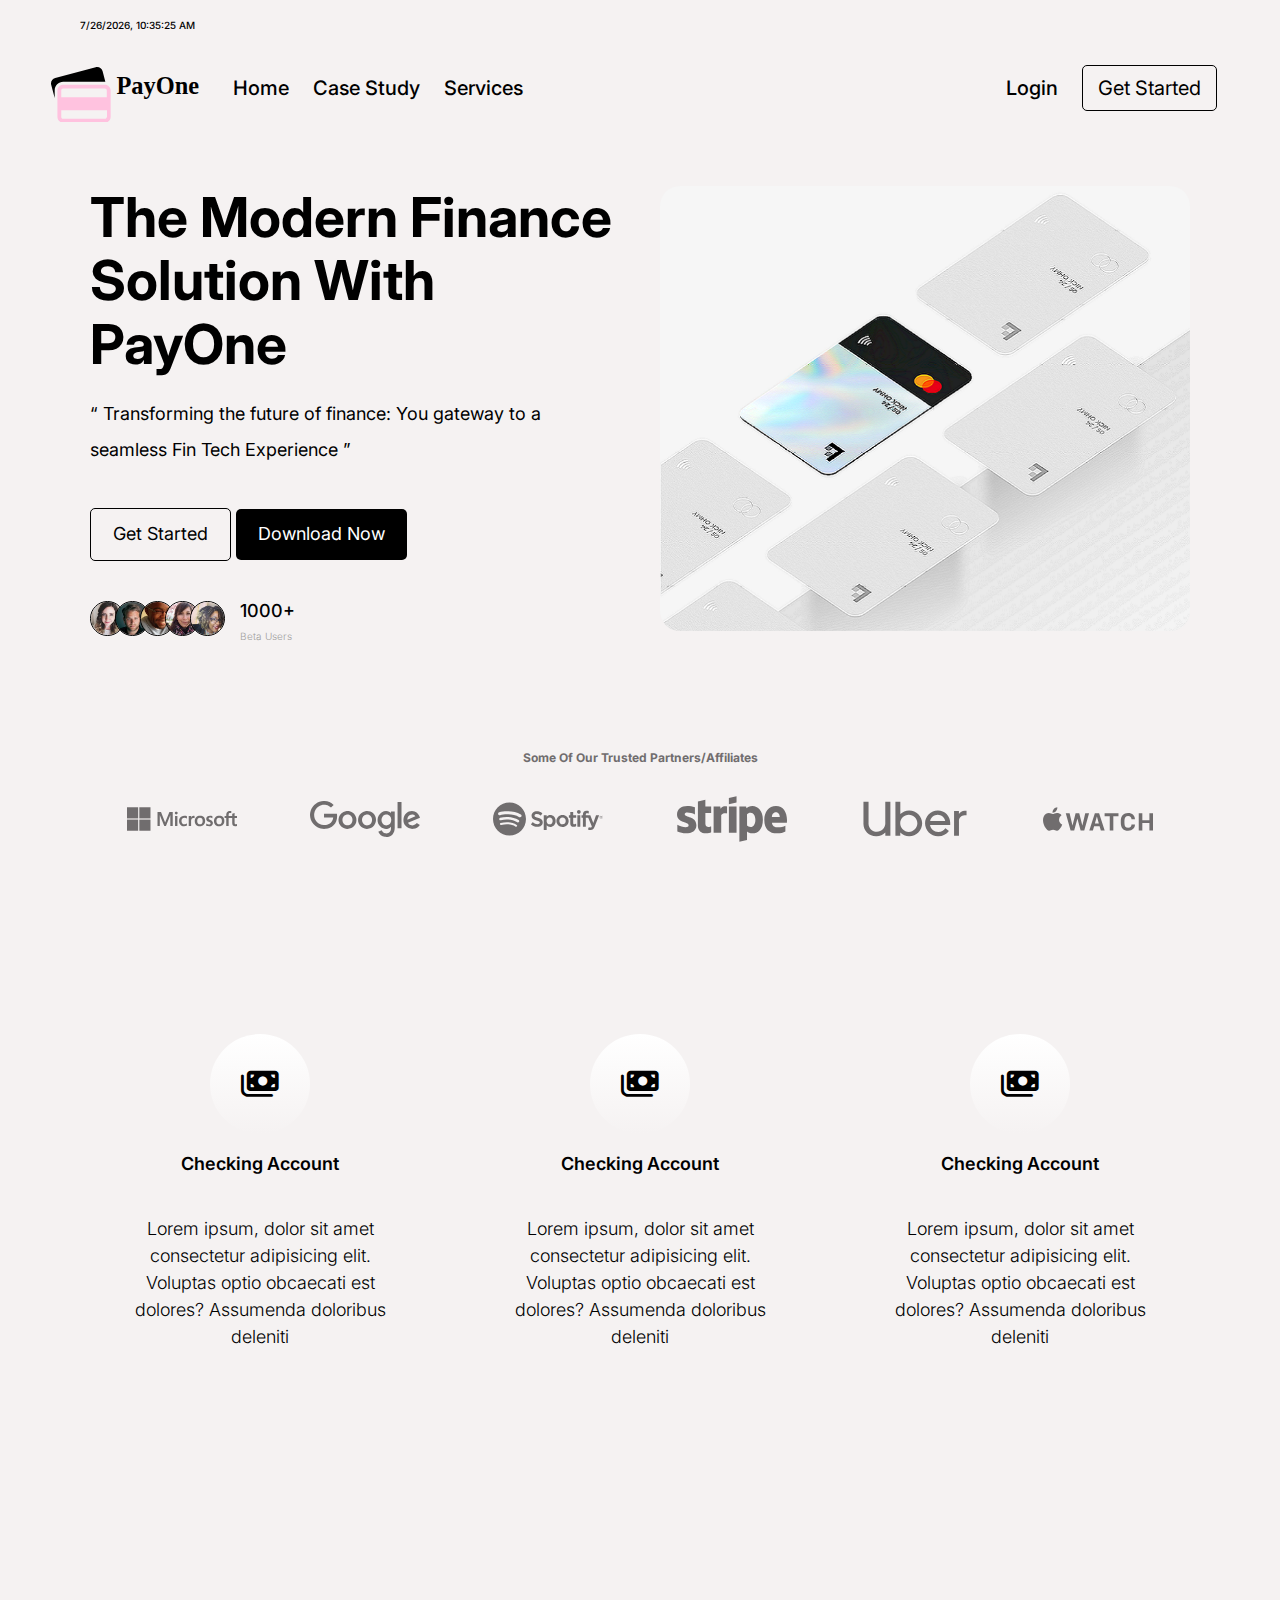
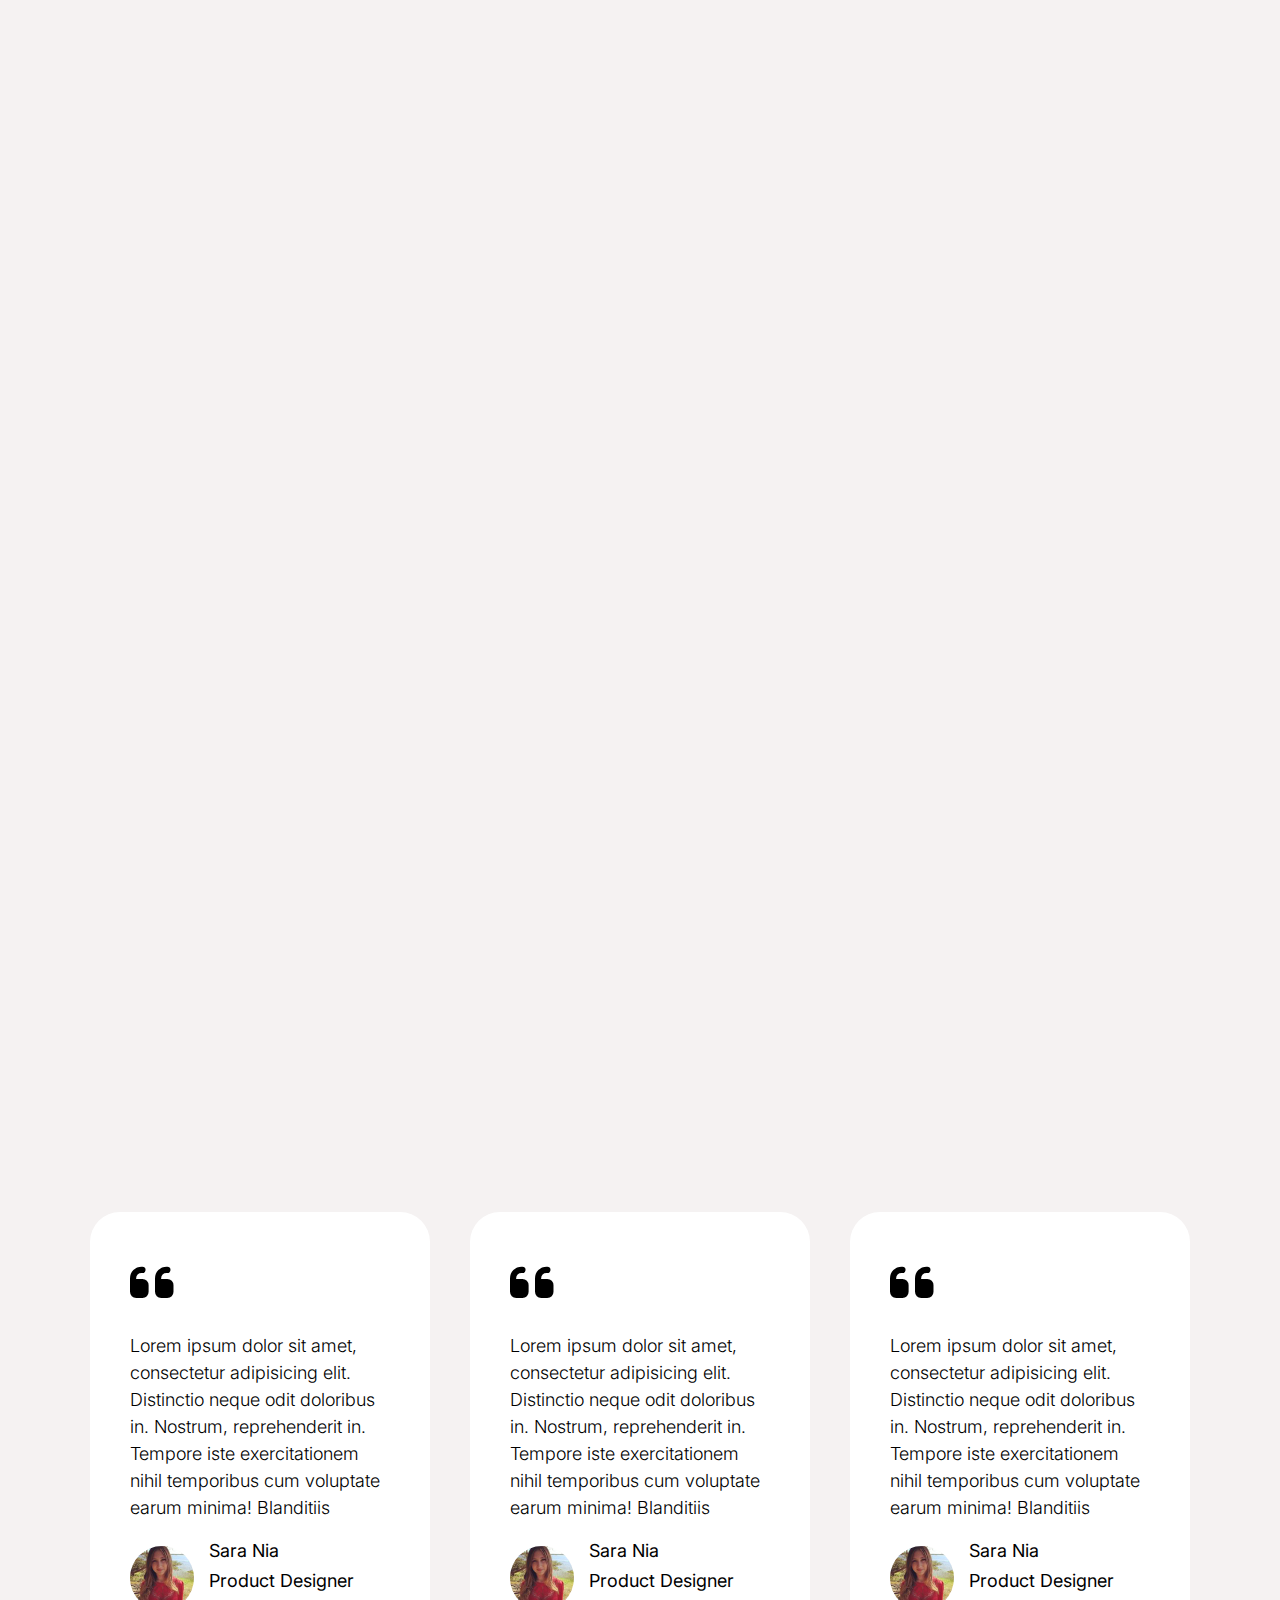
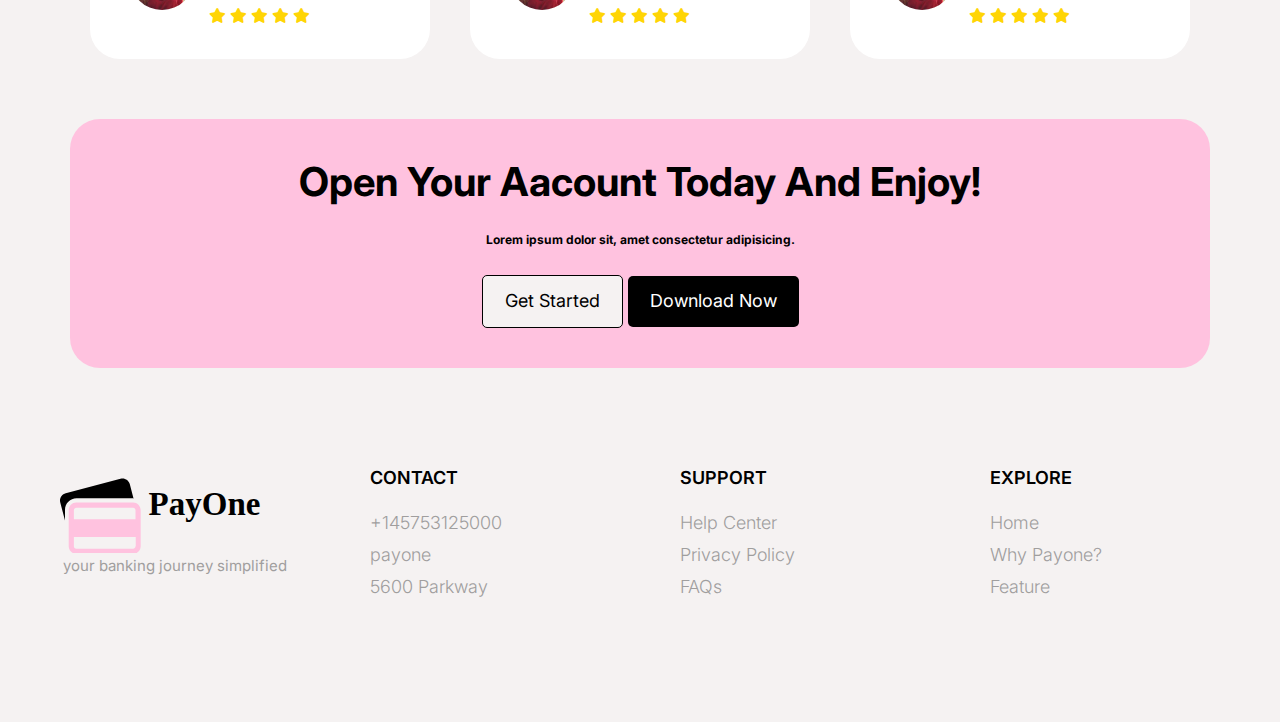
==== index.html @ ec72a131 "submit login-form" ====
<!DOCTYPE html>
<html lang="en">
  <head>
    <meta charset="UTF-8" />
    <meta name="viewport" content="width=device-width, initial-scale=1.0" />
    <title>PayOne</title>
    <link rel="preconnect" href="https://fonts.googleapis.com" />
    <link rel="preconnect" href="https://fonts.gstatic.com" crossorigin />
    <link
      href="https://fonts.googleapis.com/css2?family=Inter:wght@400;600;700&family=Kablammo&family=Open+Sans:wght@600&family=Poppins:wght@300;900&display=swap"
      rel="stylesheet"
    />
    <link rel="stylesheet" href="css/normalize.css" />
    <link rel="stylesheet" href="css/styles.css" />
    <link rel="stylesheet" href="/assets/fontawesome/css/fontawesome.css" />
    <link rel="stylesheet" href="/assets/fontawesome/css/solid.css" />
    <link rel="stylesheet" href="/assets/fontawesome/css/brands.css" />
    <link href="https://unpkg.com/aos@2.3.1/dist/aos.css" rel="stylesheet">

  </head>
  <body>
    <header>
      <div class=" container">
        <p class="date" id="date"></p>
      </div>
      <nav class="nav">
        <div class="nav__left">
          <a class="nav__brand" href=""><img src="/assets/svg/logo.svg" /></a>
        </div>
        <div class="nav__center">
          <ul class="nav__list">
            <li class="nav__item"><a href="#">Home</a></li>
            <li class="nav__item"><a href="#">Case Study</a></li>
            <li class="nav__item"><a href="#">Services</a></li>
          </ul>
        </div>
        <div class="nav__right">
          <ul class="nav__list">
            <li class="nav__item"><a id="loginEntryBtn"  href="#">Login</a></li>
            <li class="nav__item">
              <a href="#" class="btn btn--secondary btn--small">Get Started</a>
            </li>
          </ul>
        </div>
      </nav>
      <div class="alert success"  id="alertSuccess">
        <span class="closebtn">&times;</span>  
        <strong>Success!</strong> Indicates a successful or positive action.
      </div>
      <div id="loginModal" class="modal">
<div class="modalContent ">
  <span class="close">&times;</span>
    <div id="cardLogin">
      <h3 class="login-heading">Login Form</h3>

      <form class="loginForm" action="">
        <label for="userName">Username:</label>
        <input type="text" id="userName" placeholder="Username" autofocus>

        <label for="password">Password:</label>
        <input type="password" id="password" placeholder="password" autofocus>

        <button class="btnLogin" type="submit" id="submit">Login</button>
        <div class="switch">Don't have an account?
           <a href="#" onclick="switchCard()">Register here</a></div>
          </form>
</div>
<div id="cardRegister" style="display: none;">
          <h3 class="register-heading">Register Form</h3>
<form class="registerForm">
            <label for="fullname">Full Name</label>
            <input type="text" id="fullname" placeholder="Enter your full name">
      
            <label for="email">Email</label>
            <input type="email" id="email" placeholder="Enter your email">
      
            <label for="new-password">New Password</label>
            <input type="password" id="new-password" placeholder="Enter your new password">
      
            <button class="btnRegister" type="submit">Register</button>
          </form>
          <div class="switch">Already have an account? <a href="#" onclick="switchCard()">Login here</a></div>
        </div>
      </div>
      
  </div>
</div>
      </div>
    </header>

    <section class="block container">
      <div class="container grid grid--cols-2">
        <header>
          <h1>The Modern Finance Solution With PayOne</h1>

          <p class="hero__tagline">
            Transforming the future of finance: You gateway to a seamless Fin
            Tech Experience
          </p>
          <div class="hero__btns">
            <a href="#" class="btn btn--secondary">Get Started</a>
            <a href="#" class="btn btn--primary">Download Now</a>
          </div>
          <div class="beta-user-img">
            <img
              src="/assets/images/users (1).jpg"
              alt=""
              class="user"
              id="user1"
            />
            <img
              src="/assets/images/users (2).jpg"
              alt=""
              class="user"
              id="user2"
            />
            <img
              src="/assets/images/users (3).jpg"
              alt=""
              class="user"
              id="user3"
            />
            <img
              src="/assets/images/users (4).jpg"
              alt=""
              class="user"
              id="user4"
            />
            <img
              src="/assets/images/users (5).jpg"
              alt=""
              class="user"
              id="user5"
            />
            <div class="user__content">
              <p class="user__num">1000+</p>
              <sub class="user__sub">Beta Users</sub>
            </div>
          </div>
        </header>
        <img class="hero__img" src="/assets/images/crediet-card.png" />
      </div>
    </section>

    <section class="block container">
      <div class="container partners">
        <h6 class="partner__heading">
          Some Of Our Trusted Partners/Affiliates
        </h6>
        <div class="partner__logoes">
          <img
            class="partner__img"
            src="/assets/svg/microsoft-logo-svgrepo-com.svg"
            alt=""
          />
          <img
            class="partner__img"
            src="/assets/svg/google-2015-logo-svgrepo-com.svg"
            alt=""
          />
          <img
            class="partner__img"
            src="/assets/svg/spotify-1-logo-svgrepo-com.svg"
            alt=""
          />
          <img
            class="partner__img"
            src="/assets/svg/stripe-svgrepo-com.svg"
            alt=""
          />
          <img
            class="partner__img"
            src="/assets/svg/uber-svgrepo-com.svg"
            alt=""
          />
          <img
            class="partner__img"
            src="/assets/svg/apple-watch-logo-svgrepo-com.svg"
            alt=""
          />
        </div>
      </div>
    </section>

    <section class="block container">
      <div class="grid grid--cols-3">
        <div class="card card__service">
          <div class="card__icon__container">
            <i class="fa-solid fa-money-bills card__icon"></i>
          </div>
          <header class="card__header">Checking Account</header>
          <div class="card__body">
            Lorem ipsum, dolor sit amet consectetur adipisicing elit. Voluptas
            optio obcaecati est dolores? Assumenda doloribus deleniti
          </div>
        </div>
        <div id="a" class="card card__service">
          <div id="b" class="card__icon__container">
            <i class="fa-solid fa-money-bills card__icon"></i>
          </div>
          <header class="card__header">Checking Account</header>
          <div class="card__body">
            Lorem ipsum, dolor sit amet consectetur adipisicing elit. Voluptas
            optio obcaecati est dolores? Assumenda doloribus deleniti
          </div>
        </div>
        <div id="a" class="card card__service">
          <div id="b" class="card__icon__container">
            <i class="fa-solid fa-money-bills card__icon"></i>
          </div>
          <header class="card__header">Checking Account</header>
          <div class="card__body">
            Lorem ipsum, dolor sit amet consectetur adipisicing elit. Voluptas
            optio obcaecati est dolores? Assumenda doloribus deleniti
          </div>
        </div>
      </div>
    </section>
    <article class="grid grid--cols-2 block feature container">
      <div class="feature__content" data-aos="fade-left"
      data-aos-offset="300"
      data-aos-easing="ease-in-sine">
        <h2 class="feature__heading">All your finance module in one app</h2>
        <p class="feature__body">
          Lorem ipsum, dolor sit amet consectetur adipisicing elit. Enim illo
          rem deserunt corporis error suscipit dignissimos sequi dolorum.
          Fugiat, libero!lorem30
        </p>
        <a href="#" class="btn btn--arrow">Get Started</a>
      </div>
      <div class="card card--credit" data-aos="fade-right"
      data-aos-offset="300"
      data-aos-easing="ease-in-sine">
        <div class="credit__card__top">
          <img
            src="/assets/images/credit-card-svgrepo-com.png"
            alt=""
            class="credit__card__img"
          />
          <a class="credit__card__icon pre" href="">
            <i class="fa-solid fa-arrow-left"></i>
          </a>
          <a class="credit__card__icon next" href="">
            <i class="fa-solid fa-arrow-right"></i>
          </a>
        </div>
        <div class="credit__card__mid">
          <div class="credit__card__mid__btn">
            <a class="mid__btn" href="">
              <i class="fa-solid fa-info"></i>
            </a>
            <a class="mid__btn" href="">
              <i class="fa-solid fa-receipt"></i>
            </a>
            <a class="mid__btn" href="">
              <i class="fa-solid fa-download"></i>
            </a>
            <a class="mid__btn" href="">
              <i class="fa-solid fa-ban"></i>
            </a>
          </div>
          <div class="mid__btn__title">
            <span>Card Details</span>
            <span>Payment</span>
            <span>Statement</span>
            <span>Block Card</span>
          </div>
        </div>

        <header class="card__header credit__card__header">
          Latest Transactions
        </header>
        <div class="card__body card__body__credit__list">
          <ul class="credit__card__list__body">
            <li class="credit__card__li">
              <div class="credit__card__list__container">
                <div class="list__right">
                  <img
                    class="list__img"
                    src="assets/images/users (8).jpg"
                    alt=""
                  />
                  <span class="list__heading">Online Purchase At Ebay.com</span>
                </div>
                <span class="list__price">$25000</span>
              </div>
              <sub class="list__sub">28 Aguest 3:00pm</sub>
            </li>
            <li class="credit__card__li">
              <div class="credit__card__list__container">
                <div class="list__right">
                  <img
                    class="list__img"
                    src="assets/images/users (7).jpg"
                    alt=""
                  />
                  <span class="list__heading">ATM Cash Withdrawal</span>
                </div>
                <span class="list__price">$925300</span>
              </div>
              <sub class="list__sub">28 Aguest 3:00pm</sub>
            </li>
            <li class="credit__card__li">
              <div class="credit__card__list__container">
                <div class="list__right">
                  <img
                    class="list__img"
                    src="assets/images/users (6).jpg"
                    alt=""
                  />
                  <span class="list__heading"
                    >Online Purchase on Amazon.com</span
                  >
                </div>
                <span class="list__price">$115000</span>
              </div>
              <sub class="list__sub">10 april 13:00pm</sub>
            </li>
          </ul>
        </div>
      </div>
    </article>

    <article
      class="grid grid--cols-2 block  feature container"
    >
      <div class="feature__content" data-aos="fade-right"
      data-aos-offset="300"
      data-aos-easing="ease-in-sine">
        <h2 class="feature__heading">All your finance module in one app</h2>
        <p class="feature__body">
          Lorem ipsum, dolor sit amet consectetur adipisicing elit. Enim illo
          rem deserunt corporis error suscipit dignissimos sequi dolorum.
          Fugiat, libero!
        </p>
        <a href="#" class="btn btn--arrow">Get Started</a>
      </div>
      <div class="nested__container" data-aos="fade-left"
      data-aos-offset="300"
      data-aos-easing="ease-in-sine">
        <div class="card card--nested" >
          <div class="card__nested__top">
            <a class="card__nested__item" href="#">Payment Account</a>
            <a class="card__nested__item" href="#">Cards</a>
            <a class="card__nested__item" href="#">Open Depopsits</a>
            <a class="card__nested__item" href="#"
              ><i class="fa-solid fa-ellipsis"></i
            ></a>
          </div>
          <div class="card__body card__nested__body">
            <div class="dollar__card">
              <span class="dollar__card__currency">USD</span>
              <p class="dollar__card__num">3210********7890</p>
              <p class="dollar__card__price">$88.2000</p>
              <sub class="dollar__card__sub"> Blocked amount $120000 </sub>
            </div>
            <div class="eur__card">
              <span class="eur__card__currency">EUR</span>
              <p class="eur__card__num">3210********7890</p>
              <p class="eur__card__price">$88.2000</p>
              <sub class="eur__card__sub"> Blocked amount $120000</sub>
              <div class="card__nested__btn">
                <a class="active-btn card__nested__active__btn" href="#"
                  >Active</a
                >
              </div>
            </div>
          </div>
          <div class="card card__inner">
            <div class="card__body card__inner__body">
              <div class="card__inner__top">
                <i class="fa-solid fa-wifi"></i>
                <i class="fa-brands fa-apple"></i>
              </div>
              <div class="card__inner__mid">
                <p class="card__inner__price">$7 534.14</p>
                <sub class="card__inner__sub">Platinum Plus</sub>
              </div>
              <div class="card__footer card__inner__footer">
                <i class="fa-solid fa-circle"></i>
                <span>12/24</span>
              </div>
            </div>
          </div>
        </div>
      </div>
    </article>

    <article class="grid grid--cols-3 block container">
      <div class="card card--crm">
        <div class="card__crm__icon">
          <i class="fa-solid fa-quote-left"></i>
        </div>
        <div class="card__body card__body__crm">
          Lorem ipsum dolor sit amet, consectetur adipisicing elit. Distinctio
          neque odit doloribus in. Nostrum, reprehenderit in. Tempore iste
          exercitationem nihil temporibus cum voluptate earum minima! Blanditiis
        </div>
        <div class="card__footer card__crm__footer">
          <div class="footer__left">
            <img class="crm__img" src="assets/images/users (7).jpg" alt="" />
          </div>
          <div class="footer__right">
            <h6 class="crm__heading">Sara Nia</h6>
            <p class="crm__job__title">Product Designer</p>
            <div class="footer__icon">
              <i class="fa-solid fa-star" style="color: #ffd505"></i>
              <i class="fa-solid fa-star" style="color: #ffd505"></i>
              <i class="fa-solid fa-star" style="color: #ffd505"></i>
              <i class="fa-solid fa-star" style="color: #ffd505"></i>
              <i class="fa-solid fa-star" style="color: #ffd505"></i>
            </div>
          </div>
        </div>
      </div>
      <div class="card card--crm">
        <div class="card__crm__icon">
          <i class="fa-solid fa-quote-left"></i>
        </div>
        <div class="card__body card__body__crm">
          Lorem ipsum dolor sit amet, consectetur adipisicing elit. Distinctio
          neque odit doloribus in. Nostrum, reprehenderit in. Tempore iste
          exercitationem nihil temporibus cum voluptate earum minima! Blanditiis
        </div>
        <div class="card__footer card__crm__footer">
          <div class="footer__left">
            <img class="crm__img" src="assets/images/users (7).jpg" alt="" />
          </div>
          <div class="footer__right">
            <h6 class="crm__heading">Sara Nia</h6>
            <p class="crm__job__title">Product Designer</p>
            <div class="footer__icon">
              <i class="fa-solid fa-star" style="color: #ffd505"></i>
              <i class="fa-solid fa-star" style="color: #ffd505"></i>
              <i class="fa-solid fa-star" style="color: #ffd505"></i>
              <i class="fa-solid fa-star" style="color: #ffd505"></i>
              <i class="fa-solid fa-star" style="color: #ffd505"></i>
            </div>
          </div>
        </div>
      </div>
      <div class="card card--crm">
        <div class="card__crm__icon">
          <i class="fa-solid fa-quote-left"></i>
        </div>
        <div class="card__body card__body__crm">
          Lorem ipsum dolor sit amet, consectetur adipisicing elit. Distinctio
          neque odit doloribus in. Nostrum, reprehenderit in. Tempore iste
          exercitationem nihil temporibus cum voluptate earum minima! Blanditiis
        </div>
        <div class="card__footer card__crm__footer">
          <div class="footer__left">
            <img class="crm__img" src="assets/images/users (7).jpg" alt="" />
          </div>
          <div class="footer__right">
            <h6 class="crm__heading">Sara Nia</h6>
            <p class="crm__job__title">Product Designer</p>
            <div class="footer__icon">
              <i class="fa-solid fa-star" style="color: #ffd505"></i>
              <i class="fa-solid fa-star" style="color: #ffd505"></i>
              <i class="fa-solid fa-star" style="color: #ffd505"></i>
              <i class="fa-solid fa-star" style="color: #ffd505"></i>
              <i class="fa-solid fa-star" style="color: #ffd505"></i>
            </div>
          </div>
        </div>
      </div>
    </article>
    <div class="callout__container block container">
      <h2>Open your aacount today and enjoy!</h2>
      <h6>Lorem ipsum dolor sit, amet consectetur adipisicing.</h6>
      <div>
        <a href="#" class="btn btn--secondary">Get Started</a>

        <a href="#" class="btn btn--primary">Download Now</a>
      </div>
    </div>
    <footer class="block">
      <div class="grid footer__section">
        <div class="footer__section">
          <div class="footer__header">Contact</div>
          <div class="footer__content">
            <ul>
              <li><a href="#">+145753125000</a></li>
              <li><a href="#">payone</a></li>
              <li><a href="#">5600 Parkway </a></li>
            </ul>
          </div>
        </div>
        <div class="footer__section">
          <div class="footer__header">Support</div>
          <div class="footer__content">
            <ul>
              <li><a href="#">Help Center</a></li>
              <li><a href="#">Privacy Policy</a></li>
              <li><a href="#">FAQs</a></li>
            </ul>
          </div>
        </div>
        <div class="footer__section">
          <div class="footer__header">Explore</div>
          <div class="footer__content">
            <ul>
              <li><a href="#">Home</a></li>
              <li><a href="#">Why Payone?</a></li>
              <li><a href="#">Feature</a></li>
            </ul>
          </div>
        </div>
        <div class="footer__brand">
          <img src="/assets/svg/logo.svg" alt="" />
          <p class="footer__sub">your banking journey simplified</p>
        </div>
      </div>
    </footer>

    <script src="index.js"></script>
    <script src="https://unpkg.com/aos@next/dist/aos.js"></script>
    <script>
      AOS.init();
    </script>
  </body>
</html>
---- css/styles.css ----
:root {
  --color-primary: #f5f2f2;
  --color-secondary: #fff;
  --color-accent: #ffc2df;
  --color-heading: #000;
  --color-black: #000;
  --color-white: #fff;
  --color-muted: #a09e9e;
}
*,
*::after,
*::before {
  box-sizing: border-box;
}

/*Typography*/

::selection {
  background: var(--color-primary);
  color: #858383;
}

html {
  /*62.5% of 16px =10px*/
  font-size: 62.5%;
}

body {
  font-family: "Inter", sans-serif;
  font-size: 2.4rem;
  font-weight: 1.5;
  background: var(--color-primary);
  overflow-x: hidden;
}

h1,
h2,
h3 {
  color: var(--color-heading);
  text-transform: capitalize;
  margin-bottom: 2rem;
  margin-top: 0;
}

h1 {
  font-size: 5rem;
}

h2 {
  font-size: 4rem;
}

h3 {
  font-size: 3rem;
}

p {
  margin-top: 0;
}

label {
  font-weight: 500;
  margin-bottom: 1rem;
  text-align: left;
}

input {
  margin-bottom: 2.5rem;
  font-size: 1.3rem;
  text-transform: capitalize;
  border: 1px solid var(--color-muted);
  border-radius: 5px;
  padding: 1.2rem;
  outline: none;
}

input:focus {
  border: 2px solid var(--color-accent);
}

@media screen and (min-width: 1024px) {
  body {
    font-size: 1.8rem;
  }

  h1 {
    font-size: 5.5rem;
  }
  h2 {
    font-size: 4rem;
  }

  h3 {
    font-size: 2.4rem;
  }
}
.block {
  --padding-vertical: 6rem;
  padding: var(--padding-vertical) 2rem;
}

.container {
  max-width: 1140px;
  margin: 0 auto;
}

/*Buttons*/
.btn {
  border-radius: 5px;
  outline: 0;
  padding: 1.5rem 2.2rem;
  font-weight: 400;
  cursor: pointer;
  display: inline-block;
}

.btn--primary {
  background: var(--color-black);
  color: var(--color-white);
}

.btn--primary:hover {
  background: rgba(28, 28, 28, 0.9);
  color: var(--color-white);
}

.btn--secondary {
  border: 1.5px solid var(--color-heading);
  background: var(--color-primary);
}

.btn--secondary:hover {
  background: rgb(214, 214, 214);
}

.btn--small {
  padding: 1rem 1.5rem;
}

.btn--arrow {
  border: 1px solid var(--color-black);
  display: inline-block;
}

.btn--arrow::after {
  content: "-->";
  padding-left: 0.5rem;
}
.btn--arrow:hover::after {
  padding-left: 1rem;
}

.active-btn {
  font-size: 1.6rem;
  font-weight: 500;
  color: rgb(50, 205, 50);
  padding: 1rem 1.5rem;
  border-radius: 5px;
}

.active-btn:hover {
  border: 1px solid rgb(50, 205, 50);
  color: rgb(50, 205, 50);
}

/*Link*/
a {
  text-decoration: none;
  color: var(--color-black);
}
a:active,
a:hover {
  color: rgba(42, 42, 42, 0.9);
}
/*Date*/
.date {
  font-size: 1rem;
  font-weight: 500;
  padding: 2rem 0 1rem 1rem;
}

/*Navbar*/

.nav {
  padding: 0 1rem;
}

.nav__list {
  margin: 0;
  list-style: none;
  padding-left: 0;
  width: 100%;
}
.nav__center .nav__item {
  padding: 1.5rem;
}
.nav__right .nav__item {
  padding: 1.5rem;
}

.nav__item {
  font-weight: 500;
  font-size: 2rem;
  /* padding: 1.5rem; */
}

.nav__item .btn {
  display: none;
}

@media screen and (min-width: 768px) {
  .nav {
    display: flex;
    justify-content: center;
    flex-wrap: nowrap;
    align-items: center;
  }
  .nav__list {
    width: auto;
    display: flex;
    font-size: 1.6rem;
  }

  .nav__center .nav__item {
    padding: 0 1.2rem;
  }
  .nav__right .nav__item {
    padding: 0 1.2rem;
  }
  .nav__right {
    display: flex;

    flex: 0 0 35%;
    justify-content: flex-end;
  }
  .nav__center {
    flex: 0 0 45%;
    display: flex;
  }

  .nav__item .btn {
    display: inline;
  }
}

/*Grid*/

.grid {
  display: grid;
  gap: 8rem 4rem;
}

@media screen and (min-width: 768px) {
  .grid--cols-2 {
    grid-template-columns: repeat(2, 1fr);
  }
}

@media screen and (min-width: 1024px) {
  .grid--cols-3 {
    grid-template-columns: repeat(3, 1fr);
  }
}

/*Hero*/
.hero__tagline {
  font-weight: 400;
  max-width: 500px;
  line-height: 2;
  margin-bottom: 0;
}

.hero__tagline::before {
  content: open-quote;
}
.hero__tagline::after {
  content: close-quote;
}

.hero__btns {
  margin-top: 4rem;
}

.hero__img {
  max-width: 100%;
  height: auto;
  border-radius: 20px;
  display: none;
}
.hero__users {
  margin-top: 6rem;
}

/*Beta Users*/
.beta-user-img {
  display: flex;
  position: relative;
  margin-top: 4rem;
}
.user {
  width: 35px;
  height: 35px;
  border-radius: 100%;
  position: absolute;
  border: 1px solid var(--color-black);
  transition: transform 0.5s;
}

#user1 {
  left: 0;
}
#user2 {
  left: 25px;
}
#user3 {
  left: 50px;
}
#user4 {
  left: 75px;
}
#user5 {
  left: 100px;
}

.user:hover {
  transform: translateY(-10px);
}
.user__content {
  position: absolute;
  left: 150px;
}

.user__num {
  font-weight: 500;
  margin-bottom: 0;
}
.user__sub {
  font-size: 1rem;
  color: var(--color-muted);
  font-weight: 300;
}
@media screen and (min-width: 768px) and (max-width: 1024px) {
  .hero__img {
    display: block;
  }
  .hero__btns .btn {
    font-size: 2rem;
    padding: 1.2re 2rem;
  }
}
@media screen and (min-width: 768px) {
  .hero__img {
    display: block;
  }
}

/*Partners*/
.partners {
  text-align: center;
}

.partner__logoes {
  display: grid;
  grid-template-columns: repeat(2, 1fr);
}

.partner__img {
  width: 110px;
  height: 110px;
  fill: #706d6e !important;
  margin: 0 auto;
}
.partner__heading {
  margin: 0 auto;
  color: #706d6e;
  letter-spacing: 1.5;
}
@media screen and (min-width: 768px) {
  .partner__logoes {
    grid-template-columns: repeat(auto-fit, minmax(10rem, 1fr));
  }
}

/*Cards*/
.card {
  max-width: 430px;
  margin: 0 auto;
  border-radius: 30px;
  overflow: hidden;
  text-align: center;
  cursor: pointer;
  height: fit-content;
}

.card__header {
  padding: 2rem 3rem;
  font-weight: 600;
}
.card__body {
  font-weight: 300;
  padding: 2rem 3rem;
  line-height: 1.5;
}

/*Card-Service*/

.card__service {
  padding: 4rem 0;
}
.card__icon__container {
  background: linear-gradient(
    0deg,
    rgba(245, 242, 242, 1) 0%,
    rgba(255, 255, 255, 1) 100%
  );
  margin: 0 auto;
  width: 100px;
  height: 100px;
  border-radius: 100%;
  display: flex;
  justify-content: center;
  align-items: center;
}
.card__icon {
  font-size: 3rem;
}

.card__service:hover {
  background: linear-gradient(
    0deg,
    rgba(245, 242, 242, 1) 0%,
    rgba(255, 255, 255, 1) 100%
  );
}

.card__service:hover .card__icon__container {
  background: linear-gradient(to bottom, #dcdada, #ffffff);
}

/*Card Credit*/
.card--credit {
  width: 100%;
  background: var(--color-white);
  border-radius: 30px;
}
.credit__card__top {
  position: relative;
  display: flex;
  align-items: center;
  justify-content: center;
  margin: 0 2rem;
}

.credit__card__img {
  width: 100%;
  max-width: 300px;
  margin-top: 2rem;
}

.credit__card__icon {
  border: 1px solid rgba(123, 123, 123, 0.373);
  background: var(--color-primary);

  border-radius: 10px;
  position: absolute;
  font-size: 14px;
  padding: 1.2rem;
  margin-top: 3.5rem;
}

.pre {
  left: -1rem;
}
.next {
  right: -1rem;
}

.credit__card__mid {
  display: flex;
  flex-direction: column;
}

.credit__card__mid__btn {
  display: flex;
  justify-content: space-evenly;
  align-items: center;
  padding-top: 1rem;
}

.mid__btn {
  border: 1px solid rgba(123, 123, 123, 0.373);
  padding: 1.5rem;
  border-radius: 5px;
  width: 30px;
  height: 30px;
  display: flex;
  justify-content: center;
  align-items: center;
  font-size: 1.3rem;
}

.mid__btn__title {
  display: flex;
  justify-content: space-evenly;
  padding-top: 0.5rem;
}

.mid__btn__title span {
  font-size: 1.1rem;
  font-weight: 500;
}

.credit__card__header {
  text-align: left;
  color: var(--color-muted);
  font-size: 1.5rem;
  padding-bottom: 0;
}

.card__body__credit__list {
  padding-bottom: 0;
}
.credit__card__list__body {
  list-style: none;
  padding: 0;
  margin-top: 0;
  text-align: left;
}

.credit__card__li {
  border-bottom: 1px solid var(--color-muted);
  padding: 1rem 0;
  box-shadow: 0px 8px 10px -15px #111;
}

.credit__card__list__container {
  display: flex;
  justify-content: space-between;
  align-items: center;
  height: 20px;
}

.list__img {
  width: 30px;
  border-radius: 100%;
}

.list__heading,
.list__price {
  font-size: 1.2rem;
  font-weight: 600;
}

.list__right {
  display: flex;
  gap: 1rem;
  align-items: center;
}

.list__sub {
  padding-left: 4rem;
  text-align: left;
  top: 0;
  font-size: 1.2rem;
}

.credit__card__list__body :last-child {
  border: none;
  box-shadow: none;
  padding-bottom: 0;
}
.credit__card__list__body :first-child {
  padding-top: 0;
}

/*Card-Nested*/

.nested__container {
  position: relative;
}

.card--nested {
  width: 100%;
  background: var(--color-white);
  padding: 2rem;
  text-align: left;
}

.card__nested__top {
  border: 1px solid rgba(123, 123, 123, 0.373);
  border-radius: 10px;
  padding: 1rem;
  background: var(--color-primary);
  display: flex;
  flex-direction: column;
  /* margin: 0 2rem; */
}

.card__nested__item {
  font-size: 1.2rem;
  font-weight: 500;
  padding: 1rem 0;
}
.card__nested__body {
  padding: 0;
}
.dollar__card,
.eur__card {
  background: var(--color-primary);
  padding: 1.5rem;
  border-radius: 10px;
}

.dollar__card {
  margin: 2rem 0;
}
.dollar__card__currency,
.eur__card__currency {
  font-size: 1.7rem;
  font-weight: 600;
}
.dollar__card__num,
.eur__card__num,
.dollar__card__sub,
.eur__card__sub,
.card__inner__sub {
  color: var(--color-muted);
  font-size: 1.5rem;
  bottom: 0;
}

.dollar__card__price,
.eur__card__price,
.card__inner__price {
  font-size: 3rem;
  font-weight: 700;
  margin-bottom: 0;
  margin-top: 2rem;
}

.card__nested__btn {
  display: flex;
  justify-content: flex-end;
}

/*Card-Inner*/
.card__inner {
  display: none;
  background: linear-gradient(
    130deg,
    rgba(30, 140, 229, 0.7026126124277836) 17%,
    rgba(241, 55, 242, 0.747430539598652) 50%,
    rgba(241, 148, 17, 0.8118563099067753) 100%
  );
  position: absolute;
  width: 100%;
  max-width: 250px;
  top: 28%;
  left: 55%;
}

.card__inner__top {
  display: flex;
  justify-content: space-between;
  align-items: center;
  color: var(--color-white);
  padding: 1.25rem 0;
}
.card__inner__mid {
  text-align: left;
  color: var(--color-white);
}
.card__inner__sub {
  color: var(--color-white);
}
.card__inner__footer {
  display: flex;
  justify-content: space-between;
  align-items: center;
  color: var(--color-white);
  margin-top: 3rem;
  padding: 1.25rem 0;
}

/*Card-Crm*/

.card--crm {
  background: var(--color-white);
  width: 100%;
  padding: 2rem;
  transition: transform 0.5s;
}

.card--crm:hover {
  transform: scale(1.1);
}

.card__body__crm {
  padding: 0 2rem;
}
.card__crm__icon {
  width: 100px;
  height: 100px;
  border-radius: 100%;
  display: flex;
  justify-content: flex-start;
  align-items: center;
  font-size: 5rem;
  padding: 0 2rem;
}
.card__body__crm {
  text-align: left;
}

.card__crm__footer {
  display: flex;
  justify-content: flex-start;
  align-items: center;
  padding: 0 2rem;
}
.crm__img {
  width: 64px;
  height: 64px;
  border-radius: 100%;
}

.footer__right {
  text-align: left;
  padding: 1.5rem;
}
.crm__heading,
.crm__job__title {
  font-size: 1.8rem;
  font-weight: 400;
  line-height: 1.7;
  margin: 0;
}
.footer__icon {
  padding-top: 1rem;
  font-size: 1.5rem;
}
@media screen and (min-width: 769px) {
  .grid--cols-2 {
    grid-template-columns: repeat(2, 1fr);
  }
  .credit__card__icon {
    padding: 1.25rem;
  }
  .pre {
    left: -1rem;
  }
  .next {
    right: -1rem;
  }
  .card__nested__top {
    display: flex;
    justify-content: space-between;
    align-items: center;
    flex-direction: row;
  }
}
@media only screen and (min-width: 1024px) {
  .card__inner {
    display: block;
  }
}

/*Feature-Content*/
.feature__content {
  width: 100%;
  max-width: 450px;
  padding: 2rem;
  margin: 0 auto;
}
.feature__body {
  margin-bottom: 3rem;
  font-weight: 400;
  line-height: 1.8;
}
@media screen and (min-width: 768px) {
  .feature:nth-of-type(odd) .feature__content {
    order: 2;
  }
}

/*Callout*/

.callout__container {
  background: var(--color-accent);
  text-align: center;
  margin: 0 auto;
  padding: 4rem;
  border-radius: 30px;
}

/*Footer*/

ul {
  list-style: none;
  padding-left: 0;
}

.footer__content a {
  line-height: 1.8;
  font-weight: 300;
  color: var(--color-muted);
}

.footer__section {
  padding: 2rem;
  border-bottom: 1px solid #393939;
}

.footer__header {
  text-transform: uppercase;
  font-weight: 600;
}

.footer__brand {
  margin-top: 5rem;
  text-align: center;
}

.footer__brand img {
  width: 100%;
  max-width: 230px;
}

.footer__sub {
  color: var(--color-muted);
  font-size: 1.5rem;
  font-weight: 400;
}

.footer__section {
  margin-top: 0;
  padding: 2rem;
}

@media screen and (min-width: 768px) {
  .footer__section {
    grid-template-columns: repeat(auto-fit, minmax(10rem, 1fr));
    border: none;
  }
  .footer .collapsible__chevron {
    display: none;
  }
  .footer .collapsible__content {
    max-height: 100%;
    opacity: 1;
  }

  .footer__brand {
    order: -1;
    margin-top: 1rem;
  }

  .footer__ {
    font-size: 1.5rem;
  }

  .footer__heading {
    font-size: 1.6rem;
  }
}

/*Modal*/
.modal {
  display: none; /* Hidden by default */
  position: fixed; /* Stay in place */
  z-index: 1; /* Sit on top */
  padding-top: 100px; /* Location of the box */
  left: 0;
  top: 0;
  width: 100%; /* Full width */
  height: 100%; /* Full height */
  overflow: auto; /* Enable scroll if needed */
  background-color: rgb(0, 0, 0); /* Fallback color */
  background-color: rgba(0, 0, 0, 0.4); /* Black w/ opacity */
}

/* Modal Content */
.modalContent {
  width: 100%;
  max-width: 400px;
  background-color: #fefefe;
  margin: 0 auto;
  padding: 20px;
  /* border: 1px solid #888; */
  border-radius: 5px;
}

/* The Close Button */
.close {
  color: #aaaaaa;
  float: right;
  font-size: 28px;
  font-weight: bold;
}

.close:hover,
.close:focus {
  color: #000;
  text-decoration: none;
  cursor: pointer;
}

.modal-container {
  display: flex;
  justify-content: center;
  align-items: center;
  /* height: 100vh; */
}

.cardLogin,
.cardRegister {
  width: 100%;
  max-width: 365px;
  background-color: #fff;
  padding: 20px;
  border-radius: 10px;
  /* box-shadow: 0 4px 8px rgba(0, 0, 0, 0.1); */
  text-align: center;
  margin: 0 auto;
}

.login-heading,
.register-heading {
  color: var(--color-accent);
  margin-bottom: 4rem;
}

.loginForm,
.registerForm {
  display: flex;
  flex-direction: column;
}

.btnLogin,
.btnRegister {
  padding: 10px;
  background: var(--color-black);
  color: #fff;
  border: none;
  border-radius: 5px;
  cursor: pointer;
}

.switch {
  margin-top: 1.5rem;
  font-size: 1.4rem;
  font-weight: 400;
}

.switch a {
  color: var(--color-accent);
  text-decoration: none;
}

.alert {
  padding: 20px;
  background-color: #f44336;
  color: white;
  opacity: 1;
  transition: opacity 0.6s;
  margin-bottom: 15px;
}

.alert.success {
  background-color: #04aa6d;
}
.alert.info {
  background-color: #2196f3;
}
.alert.warning {
  background-color: #ff9800;
}

.closebtn {
  margin-left: 15px;
  color: white;
  font-weight: bold;
  float: right;
  font-size: 22px;
  line-height: 20px;
  cursor: pointer;
  transition: 0.3s;
}

.closebtn:hover {
  color: black;
}
.success {
  display: none;
}
---- assets/fontawesome/css/solid.css ----
/*!
 * Font Awesome Free 6.4.0 by @fontawesome - https://fontawesome.com
 * License - https://fontawesome.com/license/free (Icons: CC BY 4.0, Fonts: SIL OFL 1.1, Code: MIT License)
 * Copyright 2023 Fonticons, Inc.
 */
:root, :host {
  --fa-style-family-classic: 'Font Awesome 6 Free';
  --fa-font-solid: normal 900 1em/1 'Font Awesome 6 Free'; }

@font-face {
  font-family: 'Font Awesome 6 Free';
  font-style: normal;
  font-weight: 900;
  font-display: block;
  src: url("../webfonts/fa-solid-900.woff2") format("woff2"), url("../webfonts/fa-solid-900.ttf") format("truetype"); }

.fas,
.fa-solid {
  font-weight: 900; }
---- assets/fontawesome/css/brands.css ----
/*!
 * Font Awesome Free 6.4.0 by @fontawesome - https://fontawesome.com
 * License - https://fontawesome.com/license/free (Icons: CC BY 4.0, Fonts: SIL OFL 1.1, Code: MIT License)
 * Copyright 2023 Fonticons, Inc.
 */
:root, :host {
  --fa-style-family-brands: 'Font Awesome 6 Brands';
  --fa-font-brands: normal 400 1em/1 'Font Awesome 6 Brands'; }

@font-face {
  font-family: 'Font Awesome 6 Brands';
  font-style: normal;
  font-weight: 400;
  font-display: block;
  src: url("../webfonts/fa-brands-400.woff2") format("woff2"), url("../webfonts/fa-brands-400.ttf") format("truetype"); }

.fab,
.fa-brands {
  font-weight: 400; }

.fa-monero:before {
  content: "\f3d0"; }

.fa-hooli:before {
  content: "\f427"; }

.fa-yelp:before {
  content: "\f1e9"; }

.fa-cc-visa:before {
  content: "\f1f0"; }

.fa-lastfm:before {
  content: "\f202"; }

.fa-shopware:before {
  content: "\f5b5"; }

.fa-creative-commons-nc:before {
  content: "\f4e8"; }

.fa-aws:before {
  content: "\f375"; }

.fa-redhat:before {
  content: "\f7bc"; }

.fa-yoast:before {
  content: "\f2b1"; }

.fa-cloudflare:before {
  content: "\e07d"; }

.fa-ups:before {
  content: "\f7e0"; }

.fa-wpexplorer:before {
  content: "\f2de"; }

.fa-dyalog:before {
  content: "\f399"; }

.fa-bity:before {
  content: "\f37a"; }

.fa-stackpath:before {
  content: "\f842"; }

.fa-buysellads:before {
  content: "\f20d"; }

.fa-first-order:before {
  content: "\f2b0"; }

.fa-modx:before {
  content: "\f285"; }

.fa-guilded:before {
  content: "\e07e"; }

.fa-vnv:before {
  content: "\f40b"; }

.fa-square-js:before {
  content: "\f3b9"; }

.fa-js-square:before {
  content: "\f3b9"; }

.fa-microsoft:before {
  content: "\f3ca"; }

.fa-qq:before {
  content: "\f1d6"; }

.fa-orcid:before {
  content: "\f8d2"; }

.fa-java:before {
  content: "\f4e4"; }

.fa-invision:before {
  content: "\f7b0"; }

.fa-creative-commons-pd-alt:before {
  content: "\f4ed"; }

.fa-centercode:before {
  content: "\f380"; }

.fa-glide-g:before {
  content: "\f2a6"; }

.fa-drupal:before {
  content: "\f1a9"; }

.fa-hire-a-helper:before {
  content: "\f3b0"; }

.fa-creative-commons-by:before {
  content: "\f4e7"; }

.fa-unity:before {
  content: "\e049"; }

.fa-whmcs:before {
  content: "\f40d"; }

.fa-rocketchat:before {
  content: "\f3e8"; }

.fa-vk:before {
  content: "\f189"; }

.fa-untappd:before {
  content: "\f405"; }

.fa-mailchimp:before {
  content: "\f59e"; }

.fa-css3-alt:before {
  content: "\f38b"; }

.fa-square-reddit:before {
  content: "\f1a2"; }

.fa-reddit-square:before {
  content: "\f1a2"; }

.fa-vimeo-v:before {
  content: "\f27d"; }

.fa-contao:before {
  content: "\f26d"; }

.fa-square-font-awesome:before {
  content: "\e5ad"; }

.fa-deskpro:before {
  content: "\f38f"; }

.fa-sistrix:before {
  content: "\f3ee"; }

.fa-square-instagram:before {
  content: "\e055"; }

.fa-instagram-square:before {
  content: "\e055"; }

.fa-battle-net:before {
  content: "\f835"; }

.fa-the-red-yeti:before {
  content: "\f69d"; }

.fa-square-hacker-news:before {
  content: "\f3af"; }

.fa-hacker-news-square:before {
  content: "\f3af"; }

.fa-edge:before {
  content: "\f282"; }

.fa-napster:before {
  content: "\f3d2"; }

.fa-square-snapchat:before {
  content: "\f2ad"; }

.fa-snapchat-square:before {
  content: "\f2ad"; }

.fa-google-plus-g:before {
  content: "\f0d5"; }

.fa-artstation:before {
  content: "\f77a"; }

.fa-markdown:before {
  content: "\f60f"; }

.fa-sourcetree:before {
  content: "\f7d3"; }

.fa-google-plus:before {
  content: "\f2b3"; }

.fa-diaspora:before {
  content: "\f791"; }

.fa-foursquare:before {
  content: "\f180"; }

.fa-stack-overflow:before {
  content: "\f16c"; }

.fa-github-alt:before {
  content: "\f113"; }

.fa-phoenix-squadron:before {
  content: "\f511"; }

.fa-pagelines:before {
  content: "\f18c"; }

.fa-algolia:before {
  content: "\f36c"; }

.fa-red-river:before {
  content: "\f3e3"; }

.fa-creative-commons-sa:before {
  content: "\f4ef"; }

.fa-safari:before {
  content: "\f267"; }

.fa-google:before {
  content: "\f1a0"; }

.fa-square-font-awesome-stroke:before {
  content: "\f35c"; }

.fa-font-awesome-alt:before {
  content: "\f35c"; }

.fa-atlassian:before {
  content: "\f77b"; }

.fa-linkedin-in:before {
  content: "\f0e1"; }

.fa-digital-ocean:before {
  content: "\f391"; }

.fa-nimblr:before {
  content: "\f5a8"; }

.fa-chromecast:before {
  content: "\f838"; }

.fa-evernote:before {
  content: "\f839"; }

.fa-hacker-news:before {
  content: "\f1d4"; }

.fa-creative-commons-sampling:before {
  content: "\f4f0"; }

.fa-adversal:before {
  content: "\f36a"; }

.fa-creative-commons:before {
  content: "\f25e"; }

.fa-watchman-monitoring:before {
  content: "\e087"; }

.fa-fonticons:before {
  content: "\f280"; }

.fa-weixin:before {
  content: "\f1d7"; }

.fa-shirtsinbulk:before {
  content: "\f214"; }

.fa-codepen:before {
  content: "\f1cb"; }

.fa-git-alt:before {
  content: "\f841"; }

.fa-lyft:before {
  content: "\f3c3"; }

.fa-rev:before {
  content: "\f5b2"; }

.fa-windows:before {
  content: "\f17a"; }

.fa-wizards-of-the-coast:before {
  content: "\f730"; }

.fa-square-viadeo:before {
  content: "\f2aa"; }

.fa-viadeo-square:before {
  content: "\f2aa"; }

.fa-meetup:before {
  content: "\f2e0"; }

.fa-centos:before {
  content: "\f789"; }

.fa-adn:before {
  content: "\f170"; }

.fa-cloudsmith:before {
  content: "\f384"; }

.fa-pied-piper-alt:before {
  content: "\f1a8"; }

.fa-square-dribbble:before {
  content: "\f397"; }

.fa-dribbble-square:before {
  content: "\f397"; }

.fa-codiepie:before {
  content: "\f284"; }

.fa-node:before {
  content: "\f419"; }

.fa-mix:before {
  content: "\f3cb"; }

.fa-steam:before {
  content: "\f1b6"; }

.fa-cc-apple-pay:before {
  content: "\f416"; }

.fa-scribd:before {
  content: "\f28a"; }

.fa-openid:before {
  content: "\f19b"; }

.fa-instalod:before {
  content: "\e081"; }

.fa-expeditedssl:before {
  content: "\f23e"; }

.fa-sellcast:before {
  content: "\f2da"; }

.fa-square-twitter:before {
  content: "\f081"; }

.fa-twitter-square:before {
  content: "\f081"; }

.fa-r-project:before {
  content: "\f4f7"; }

.fa-delicious:before {
  content: "\f1a5"; }

.fa-freebsd:before {
  content: "\f3a4"; }

.fa-vuejs:before {
  content: "\f41f"; }

.fa-accusoft:before {
  content: "\f369"; }

.fa-ioxhost:before {
  content: "\f208"; }

.fa-fonticons-fi:before {
  content: "\f3a2"; }

.fa-app-store:before {
  content: "\f36f"; }

.fa-cc-mastercard:before {
  content: "\f1f1"; }

.fa-itunes-note:before {
  content: "\f3b5"; }

.fa-golang:before {
  content: "\e40f"; }

.fa-kickstarter:before {
  content: "\f3bb"; }

.fa-grav:before {
  content: "\f2d6"; }

.fa-weibo:before {
  content: "\f18a"; }

.fa-uncharted:before {
  content: "\e084"; }

.fa-firstdraft:before {
  content: "\f3a1"; }

.fa-square-youtube:before {
  content: "\f431"; }

.fa-youtube-square:before {
  content: "\f431"; }

.fa-wikipedia-w:before {
  content: "\f266"; }

.fa-wpressr:before {
  content: "\f3e4"; }

.fa-rendact:before {
  content: "\f3e4"; }

.fa-angellist:before {
  content: "\f209"; }

.fa-galactic-republic:before {
  content: "\f50c"; }

.fa-nfc-directional:before {
  content: "\e530"; }

.fa-skype:before {
  content: "\f17e"; }

.fa-joget:before {
  content: "\f3b7"; }

.fa-fedora:before {
  content: "\f798"; }

.fa-stripe-s:before {
  content: "\f42a"; }

.fa-meta:before {
  content: "\e49b"; }

.fa-laravel:before {
  content: "\f3bd"; }

.fa-hotjar:before {
  content: "\f3b1"; }

.fa-bluetooth-b:before {
  content: "\f294"; }

.fa-sticker-mule:before {
  content: "\f3f7"; }

.fa-creative-commons-zero:before {
  content: "\f4f3"; }

.fa-hips:before {
  content: "\f452"; }

.fa-behance:before {
  content: "\f1b4"; }

.fa-reddit:before {
  content: "\f1a1"; }

.fa-discord:before {
  content: "\f392"; }

.fa-chrome:before {
  content: "\f268"; }

.fa-app-store-ios:before {
  content: "\f370"; }

.fa-cc-discover:before {
  content: "\f1f2"; }

.fa-wpbeginner:before {
  content: "\f297"; }

.fa-confluence:before {
  content: "\f78d"; }

.fa-mdb:before {
  content: "\f8ca"; }

.fa-dochub:before {
  content: "\f394"; }

.fa-accessible-icon:before {
  content: "\f368"; }

.fa-ebay:before {
  content: "\f4f4"; }

.fa-amazon:before {
  content: "\f270"; }

.fa-unsplash:before {
  content: "\e07c"; }

.fa-yarn:before {
  content: "\f7e3"; }

.fa-square-steam:before {
  content: "\f1b7"; }

.fa-steam-square:before {
  content: "\f1b7"; }

.fa-500px:before {
  content: "\f26e"; }

.fa-square-vimeo:before {
  content: "\f194"; }

.fa-vimeo-square:before {
  content: "\f194"; }

.fa-asymmetrik:before {
  content: "\f372"; }

.fa-font-awesome:before {
  content: "\f2b4"; }

.fa-font-awesome-flag:before {
  content: "\f2b4"; }

.fa-font-awesome-logo-full:before {
  content: "\f2b4"; }

.fa-gratipay:before {
  content: "\f184"; }

.fa-apple:before {
  content: "\f179"; }

.fa-hive:before {
  content: "\e07f"; }

.fa-gitkraken:before {
  content: "\f3a6"; }

.fa-keybase:before {
  content: "\f4f5"; }

.fa-apple-pay:before {
  content: "\f415"; }

.fa-padlet:before {
  content: "\e4a0"; }

.fa-amazon-pay:before {
  content: "\f42c"; }

.fa-square-github:before {
  content: "\f092"; }

.fa-github-square:before {
  content: "\f092"; }

.fa-stumbleupon:before {
  content: "\f1a4"; }

.fa-fedex:before {
  content: "\f797"; }

.fa-phoenix-framework:before {
  content: "\f3dc"; }

.fa-shopify:before {
  content: "\e057"; }

.fa-neos:before {
  content: "\f612"; }

.fa-hackerrank:before {
  content: "\f5f7"; }

.fa-researchgate:before {
  content: "\f4f8"; }

.fa-swift:before {
  content: "\f8e1"; }

.fa-angular:before {
  content: "\f420"; }

.fa-speakap:before {
  content: "\f3f3"; }

.fa-angrycreative:before {
  content: "\f36e"; }

.fa-y-combinator:before {
  content: "\f23b"; }

.fa-empire:before {
  content: "\f1d1"; }

.fa-envira:before {
  content: "\f299"; }

.fa-square-gitlab:before {
  content: "\e5ae"; }

.fa-gitlab-square:before {
  content: "\e5ae"; }

.fa-studiovinari:before {
  content: "\f3f8"; }

.fa-pied-piper:before {
  content: "\f2ae"; }

.fa-wordpress:before {
  content: "\f19a"; }

.fa-product-hunt:before {
  content: "\f288"; }

.fa-firefox:before {
  content: "\f269"; }

.fa-linode:before {
  content: "\f2b8"; }

.fa-goodreads:before {
  content: "\f3a8"; }

.fa-square-odnoklassniki:before {
  content: "\f264"; }

.fa-odnoklassniki-square:before {
  content: "\f264"; }

.fa-jsfiddle:before {
  content: "\f1cc"; }

.fa-sith:before {
  content: "\f512"; }

.fa-themeisle:before {
  content: "\f2b2"; }

.fa-page4:before {
  content: "\f3d7"; }

.fa-hashnode:before {
  content: "\e499"; }

.fa-react:before {
  content: "\f41b"; }

.fa-cc-paypal:before {
  content: "\f1f4"; }

.fa-squarespace:before {
  content: "\f5be"; }

.fa-cc-stripe:before {
  content: "\f1f5"; }

.fa-creative-commons-share:before {
  content: "\f4f2"; }

.fa-bitcoin:before {
  content: "\f379"; }

.fa-keycdn:before {
  content: "\f3ba"; }

.fa-opera:before {
  content: "\f26a"; }

.fa-itch-io:before {
  content: "\f83a"; }

.fa-umbraco:before {
  content: "\f8e8"; }

.fa-galactic-senate:before {
  content: "\f50d"; }

.fa-ubuntu:before {
  content: "\f7df"; }

.fa-draft2digital:before {
  content: "\f396"; }

.fa-stripe:before {
  content: "\f429"; }

.fa-houzz:before {
  content: "\f27c"; }

.fa-gg:before {
  content: "\f260"; }

.fa-dhl:before {
  content: "\f790"; }

.fa-square-pinterest:before {
  content: "\f0d3"; }

.fa-pinterest-square:before {
  content: "\f0d3"; }

.fa-xing:before {
  content: "\f168"; }

.fa-blackberry:before {
  content: "\f37b"; }

.fa-creative-commons-pd:before {
  content: "\f4ec"; }

.fa-playstation:before {
  content: "\f3df"; }

.fa-quinscape:before {
  content: "\f459"; }

.fa-less:before {
  content: "\f41d"; }

.fa-blogger-b:before {
  content: "\f37d"; }

.fa-opencart:before {
  content: "\f23d"; }

.fa-vine:before {
  content: "\f1ca"; }

.fa-paypal:before {
  content: "\f1ed"; }

.fa-gitlab:before {
  content: "\f296"; }

.fa-typo3:before {
  content: "\f42b"; }

.fa-reddit-alien:before {
  content: "\f281"; }

.fa-yahoo:before {
  content: "\f19e"; }

.fa-dailymotion:before {
  content: "\e052"; }

.fa-affiliatetheme:before {
  content: "\f36b"; }

.fa-pied-piper-pp:before {
  content: "\f1a7"; }

.fa-bootstrap:before {
  content: "\f836"; }

.fa-odnoklassniki:before {
  content: "\f263"; }

.fa-nfc-symbol:before {
  content: "\e531"; }

.fa-ethereum:before {
  content: "\f42e"; }

.fa-speaker-deck:before {
  content: "\f83c"; }

.fa-creative-commons-nc-eu:before {
  content: "\f4e9"; }

.fa-patreon:before {
  content: "\f3d9"; }

.fa-avianex:before {
  content: "\f374"; }

.fa-ello:before {
  content: "\f5f1"; }

.fa-gofore:before {
  content: "\f3a7"; }

.fa-bimobject:before {
  content: "\f378"; }

.fa-facebook-f:before {
  content: "\f39e"; }

.fa-square-google-plus:before {
  content: "\f0d4"; }

.fa-google-plus-square:before {
  content: "\f0d4"; }

.fa-mandalorian:before {
  content: "\f50f"; }

.fa-first-order-alt:before {
  content: "\f50a"; }

.fa-osi:before {
  content: "\f41a"; }

.fa-google-wallet:before {
  content: "\f1ee"; }

.fa-d-and-d-beyond:before {
  content: "\f6ca"; }

.fa-periscope:before {
  content: "\f3da"; }

.fa-fulcrum:before {
  content: "\f50b"; }

.fa-cloudscale:before {
  content: "\f383"; }

.fa-forumbee:before {
  content: "\f211"; }

.fa-mizuni:before {
  content: "\f3cc"; }

.fa-schlix:before {
  content: "\f3ea"; }

.fa-square-xing:before {
  content: "\f169"; }

.fa-xing-square:before {
  content: "\f169"; }

.fa-bandcamp:before {
  content: "\f2d5"; }

.fa-wpforms:before {
  content: "\f298"; }

.fa-cloudversify:before {
  content: "\f385"; }

.fa-usps:before {
  content: "\f7e1"; }

.fa-megaport:before {
  content: "\f5a3"; }

.fa-magento:before {
  content: "\f3c4"; }

.fa-spotify:before {
  content: "\f1bc"; }

.fa-optin-monster:before {
  content: "\f23c"; }

.fa-fly:before {
  content: "\f417"; }

.fa-aviato:before {
  content: "\f421"; }

.fa-itunes:before {
  content: "\f3b4"; }

.fa-cuttlefish:before {
  content: "\f38c"; }

.fa-blogger:before {
  content: "\f37c"; }

.fa-flickr:before {
  content: "\f16e"; }

.fa-viber:before {
  content: "\f409"; }

.fa-soundcloud:before {
  content: "\f1be"; }

.fa-digg:before {
  content: "\f1a6"; }

.fa-tencent-weibo:before {
  content: "\f1d5"; }

.fa-symfony:before {
  content: "\f83d"; }

.fa-maxcdn:before {
  content: "\f136"; }

.fa-etsy:before {
  content: "\f2d7"; }

.fa-facebook-messenger:before {
  content: "\f39f"; }

.fa-audible:before {
  content: "\f373"; }

.fa-think-peaks:before {
  content: "\f731"; }

.fa-bilibili:before {
  content: "\e3d9"; }

.fa-erlang:before {
  content: "\f39d"; }

.fa-cotton-bureau:before {
  content: "\f89e"; }

.fa-dashcube:before {
  content: "\f210"; }

.fa-42-group:before {
  content: "\e080"; }

.fa-innosoft:before {
  content: "\e080"; }

.fa-stack-exchange:before {
  content: "\f18d"; }

.fa-elementor:before {
  content: "\f430"; }

.fa-square-pied-piper:before {
  content: "\e01e"; }

.fa-pied-piper-square:before {
  content: "\e01e"; }

.fa-creative-commons-nd:before {
  content: "\f4eb"; }

.fa-palfed:before {
  content: "\f3d8"; }

.fa-superpowers:before {
  content: "\f2dd"; }

.fa-resolving:before {
  content: "\f3e7"; }

.fa-xbox:before {
  content: "\f412"; }

.fa-searchengin:before {
  content: "\f3eb"; }

.fa-tiktok:before {
  content: "\e07b"; }

.fa-square-facebook:before {
  content: "\f082"; }

.fa-facebook-square:before {
  content: "\f082"; }

.fa-renren:before {
  content: "\f18b"; }

.fa-linux:before {
  content: "\f17c"; }

.fa-glide:before {
  content: "\f2a5"; }

.fa-linkedin:before {
  content: "\f08c"; }

.fa-hubspot:before {
  content: "\f3b2"; }

.fa-deploydog:before {
  content: "\f38e"; }

.fa-twitch:before {
  content: "\f1e8"; }

.fa-ravelry:before {
  content: "\f2d9"; }

.fa-mixer:before {
  content: "\e056"; }

.fa-square-lastfm:before {
  content: "\f203"; }

.fa-lastfm-square:before {
  content: "\f203"; }

.fa-vimeo:before {
  content: "\f40a"; }

.fa-mendeley:before {
  content: "\f7b3"; }

.fa-uniregistry:before {
  content: "\f404"; }

.fa-figma:before {
  content: "\f799"; }

.fa-creative-commons-remix:before {
  content: "\f4ee"; }

.fa-cc-amazon-pay:before {
  content: "\f42d"; }

.fa-dropbox:before {
  content: "\f16b"; }

.fa-instagram:before {
  content: "\f16d"; }

.fa-cmplid:before {
  content: "\e360"; }

.fa-facebook:before {
  content: "\f09a"; }

.fa-gripfire:before {
  content: "\f3ac"; }

.fa-jedi-order:before {
  content: "\f50e"; }

.fa-uikit:before {
  content: "\f403"; }

.fa-fort-awesome-alt:before {
  content: "\f3a3"; }

.fa-phabricator:before {
  content: "\f3db"; }

.fa-ussunnah:before {
  content: "\f407"; }

.fa-earlybirds:before {
  content: "\f39a"; }

.fa-trade-federation:before {
  content: "\f513"; }

.fa-autoprefixer:before {
  content: "\f41c"; }

.fa-whatsapp:before {
  content: "\f232"; }

.fa-slideshare:before {
  content: "\f1e7"; }

.fa-google-play:before {
  content: "\f3ab"; }

.fa-viadeo:before {
  content: "\f2a9"; }

.fa-line:before {
  content: "\f3c0"; }

.fa-google-drive:before {
  content: "\f3aa"; }

.fa-servicestack:before {
  content: "\f3ec"; }

.fa-simplybuilt:before {
  content: "\f215"; }

.fa-bitbucket:before {
  content: "\f171"; }

.fa-imdb:before {
  content: "\f2d8"; }

.fa-deezer:before {
  content: "\e077"; }

.fa-raspberry-pi:before {
  content: "\f7bb"; }

.fa-jira:before {
  content: "\f7b1"; }

.fa-docker:before {
  content: "\f395"; }

.fa-screenpal:before {
  content: "\e570"; }

.fa-bluetooth:before {
  content: "\f293"; }

.fa-gitter:before {
  content: "\f426"; }

.fa-d-and-d:before {
  content: "\f38d"; }

.fa-microblog:before {
  content: "\e01a"; }

.fa-cc-diners-club:before {
  content: "\f24c"; }

.fa-gg-circle:before {
  content: "\f261"; }

.fa-pied-piper-hat:before {
  content: "\f4e5"; }

.fa-kickstarter-k:before {
  content: "\f3bc"; }

.fa-yandex:before {
  content: "\f413"; }

.fa-readme:before {
  content: "\f4d5"; }

.fa-html5:before {
  content: "\f13b"; }

.fa-sellsy:before {
  content: "\f213"; }

.fa-sass:before {
  content: "\f41e"; }

.fa-wirsindhandwerk:before {
  content: "\e2d0"; }

.fa-wsh:before {
  content: "\e2d0"; }

.fa-buromobelexperte:before {
  content: "\f37f"; }

.fa-salesforce:before {
  content: "\f83b"; }

.fa-octopus-deploy:before {
  content: "\e082"; }

.fa-medapps:before {
  content: "\f3c6"; }

.fa-ns8:before {
  content: "\f3d5"; }

.fa-pinterest-p:before {
  content: "\f231"; }

.fa-apper:before {
  content: "\f371"; }

.fa-fort-awesome:before {
  content: "\f286"; }

.fa-waze:before {
  content: "\f83f"; }

.fa-cc-jcb:before {
  content: "\f24b"; }

.fa-snapchat:before {
  content: "\f2ab"; }

.fa-snapchat-ghost:before {
  content: "\f2ab"; }

.fa-fantasy-flight-games:before {
  content: "\f6dc"; }

.fa-rust:before {
  content: "\e07a"; }

.fa-wix:before {
  content: "\f5cf"; }

.fa-square-behance:before {
  content: "\f1b5"; }

.fa-behance-square:before {
  content: "\f1b5"; }

.fa-supple:before {
  content: "\f3f9"; }

.fa-rebel:before {
  content: "\f1d0"; }

.fa-css3:before {
  content: "\f13c"; }

.fa-staylinked:before {
  content: "\f3f5"; }

.fa-kaggle:before {
  content: "\f5fa"; }

.fa-space-awesome:before {
  content: "\e5ac"; }

.fa-deviantart:before {
  content: "\f1bd"; }

.fa-cpanel:before {
  content: "\f388"; }

.fa-goodreads-g:before {
  content: "\f3a9"; }

.fa-square-git:before {
  content: "\f1d2"; }

.fa-git-square:before {
  content: "\f1d2"; }

.fa-square-tumblr:before {
  content: "\f174"; }

.fa-tumblr-square:before {
  content: "\f174"; }

.fa-trello:before {
  content: "\f181"; }

.fa-creative-commons-nc-jp:before {
  content: "\f4ea"; }

.fa-get-pocket:before {
  content: "\f265"; }

.fa-perbyte:before {
  content: "\e083"; }

.fa-grunt:before {
  content: "\f3ad"; }

.fa-weebly:before {
  content: "\f5cc"; }

.fa-connectdevelop:before {
  content: "\f20e"; }

.fa-leanpub:before {
  content: "\f212"; }

.fa-black-tie:before {
  content: "\f27e"; }

.fa-themeco:before {
  content: "\f5c6"; }

.fa-python:before {
  content: "\f3e2"; }

.fa-android:before {
  content: "\f17b"; }

.fa-bots:before {
  content: "\e340"; }

.fa-free-code-camp:before {
  content: "\f2c5"; }

.fa-hornbill:before {
  content: "\f592"; }

.fa-js:before {
  content: "\f3b8"; }

.fa-ideal:before {
  content: "\e013"; }

.fa-git:before {
  content: "\f1d3"; }

.fa-dev:before {
  content: "\f6cc"; }

.fa-sketch:before {
  content: "\f7c6"; }

.fa-yandex-international:before {
  content: "\f414"; }

.fa-cc-amex:before {
  content: "\f1f3"; }

.fa-uber:before {
  content: "\f402"; }

.fa-github:before {
  content: "\f09b"; }

.fa-php:before {
  content: "\f457"; }

.fa-alipay:before {
  content: "\f642"; }

.fa-youtube:before {
  content: "\f167"; }

.fa-skyatlas:before {
  content: "\f216"; }

.fa-firefox-browser:before {
  content: "\e007"; }

.fa-replyd:before {
  content: "\f3e6"; }

.fa-suse:before {
  content: "\f7d6"; }

.fa-jenkins:before {
  content: "\f3b6"; }

.fa-twitter:before {
  content: "\f099"; }

.fa-rockrms:before {
  content: "\f3e9"; }

.fa-pinterest:before {
  content: "\f0d2"; }

.fa-buffer:before {
  content: "\f837"; }

.fa-npm:before {
  content: "\f3d4"; }

.fa-yammer:before {
  content: "\f840"; }

.fa-btc:before {
  content: "\f15a"; }

.fa-dribbble:before {
  content: "\f17d"; }

.fa-stumbleupon-circle:before {
  content: "\f1a3"; }

.fa-internet-explorer:before {
  content: "\f26b"; }

.fa-stubber:before {
  content: "\e5c7"; }

.fa-telegram:before {
  content: "\f2c6"; }

.fa-telegram-plane:before {
  content: "\f2c6"; }

.fa-old-republic:before {
  content: "\f510"; }

.fa-odysee:before {
  content: "\e5c6"; }

.fa-square-whatsapp:before {
  content: "\f40c"; }

.fa-whatsapp-square:before {
  content: "\f40c"; }

.fa-node-js:before {
  content: "\f3d3"; }

.fa-edge-legacy:before {
  content: "\e078"; }

.fa-slack:before {
  content: "\f198"; }

.fa-slack-hash:before {
  content: "\f198"; }

.fa-medrt:before {
  content: "\f3c8"; }

.fa-usb:before {
  content: "\f287"; }

.fa-tumblr:before {
  content: "\f173"; }

.fa-vaadin:before {
  content: "\f408"; }

.fa-quora:before {
  content: "\f2c4"; }

.fa-reacteurope:before {
  content: "\f75d"; }

.fa-medium:before {
  content: "\f23a"; }

.fa-medium-m:before {
  content: "\f23a"; }

.fa-amilia:before {
  content: "\f36d"; }

.fa-mixcloud:before {
  content: "\f289"; }

.fa-flipboard:before {
  content: "\f44d"; }

.fa-viacoin:before {
  content: "\f237"; }

.fa-critical-role:before {
  content: "\f6c9"; }

.fa-sitrox:before {
  content: "\e44a"; }

.fa-discourse:before {
  content: "\f393"; }

.fa-joomla:before {
  content: "\f1aa"; }

.fa-mastodon:before {
  content: "\f4f6"; }

.fa-airbnb:before {
  content: "\f834"; }

.fa-wolf-pack-battalion:before {
  content: "\f514"; }

.fa-buy-n-large:before {
  content: "\f8a6"; }

.fa-gulp:before {
  content: "\f3ae"; }

.fa-creative-commons-sampling-plus:before {
  content: "\f4f1"; }

.fa-strava:before {
  content: "\f428"; }

.fa-ember:before {
  content: "\f423"; }

.fa-canadian-maple-leaf:before {
  content: "\f785"; }

.fa-teamspeak:before {
  content: "\f4f9"; }

.fa-pushed:before {
  content: "\f3e1"; }

.fa-wordpress-simple:before {
  content: "\f411"; }

.fa-nutritionix:before {
  content: "\f3d6"; }

.fa-wodu:before {
  content: "\e088"; }

.fa-google-pay:before {
  content: "\e079"; }

.fa-intercom:before {
  content: "\f7af"; }

.fa-zhihu:before {
  content: "\f63f"; }

.fa-korvue:before {
  content: "\f42f"; }

.fa-pix:before {
  content: "\e43a"; }

.fa-steam-symbol:before {
  content: "\f3f6"; }
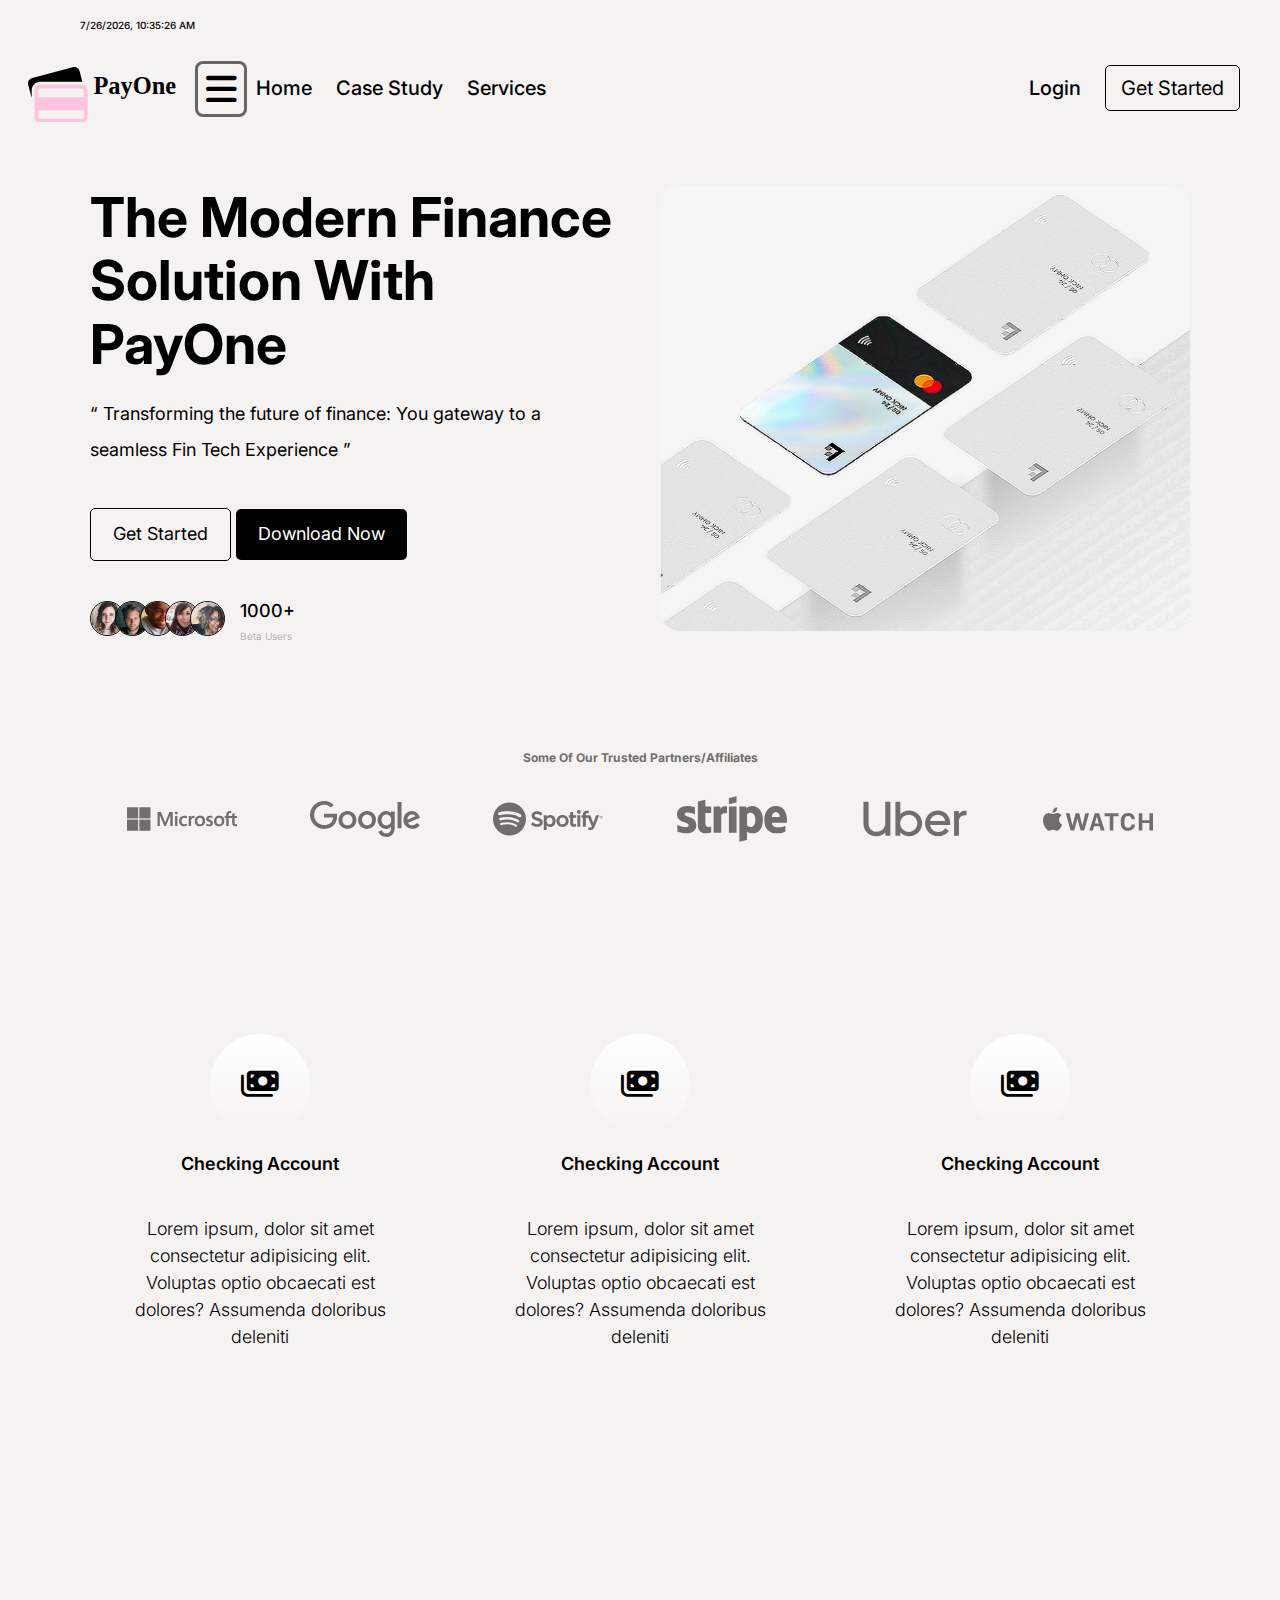
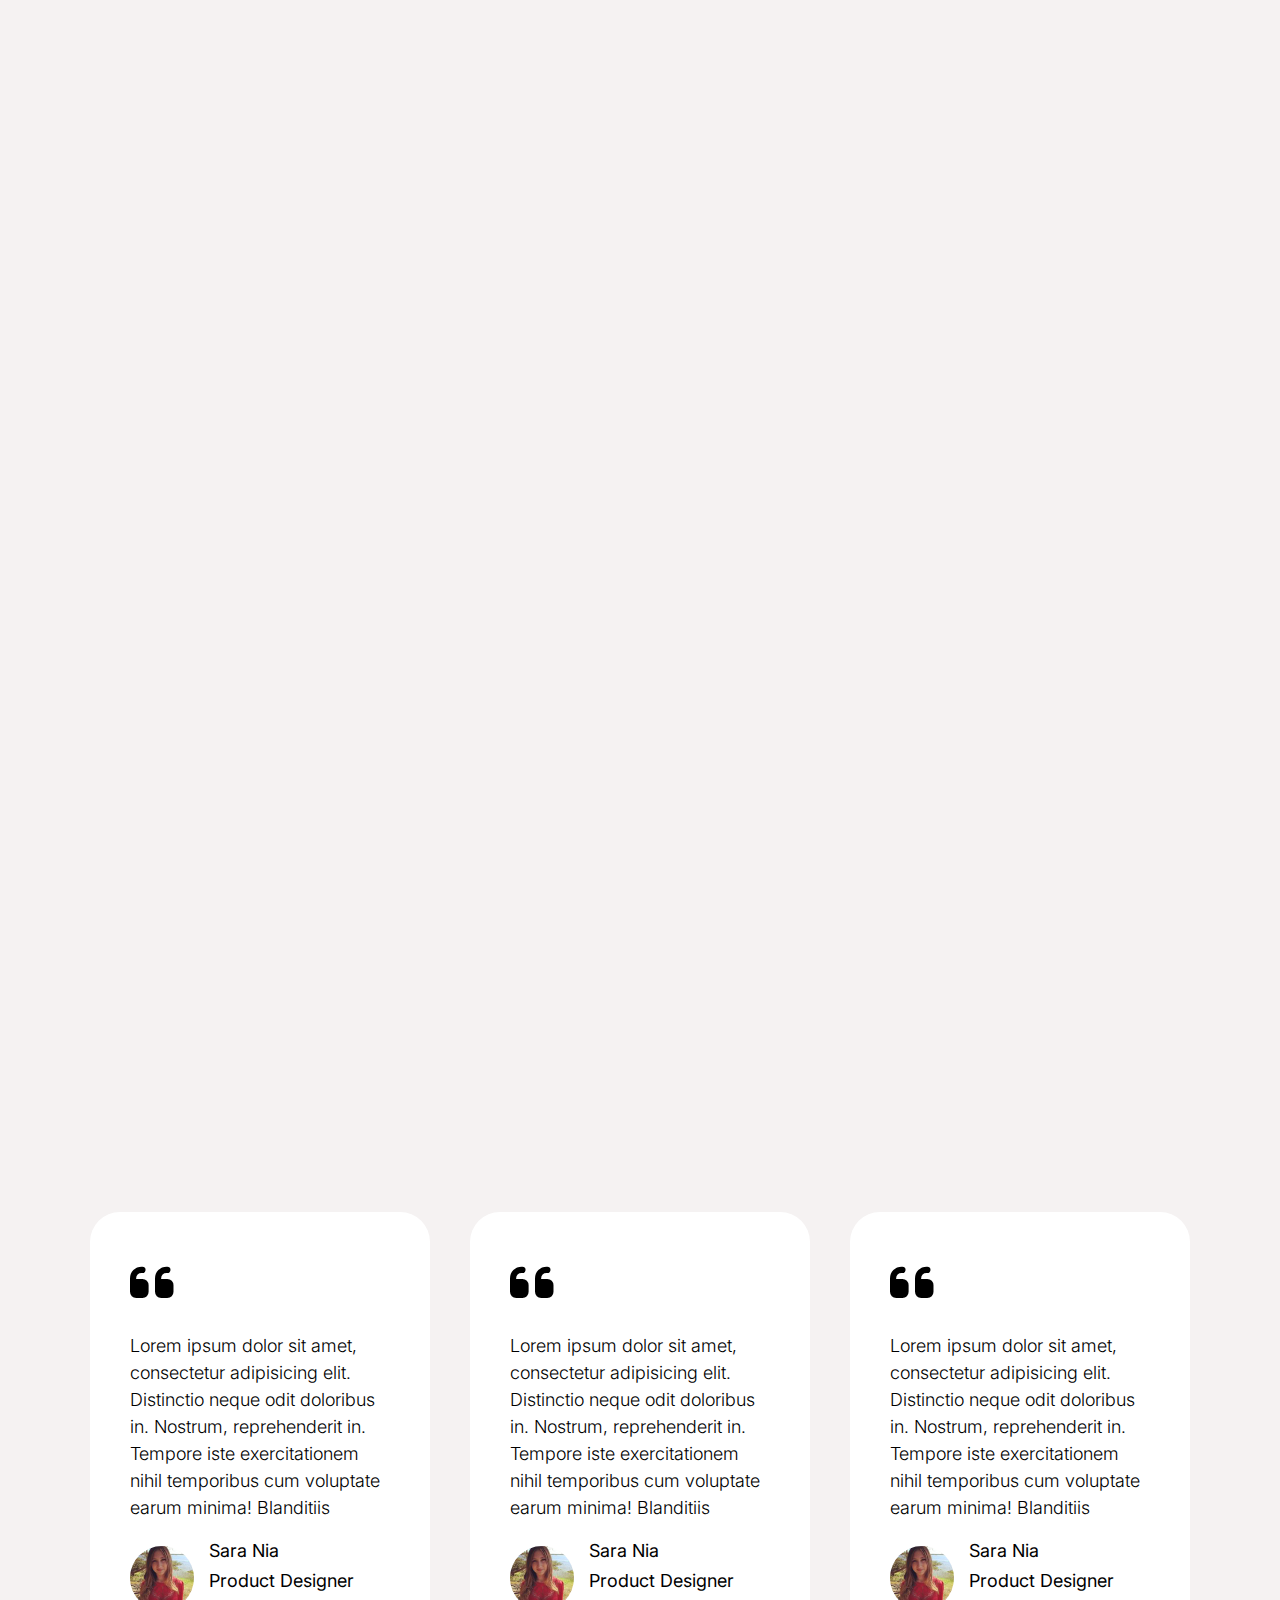
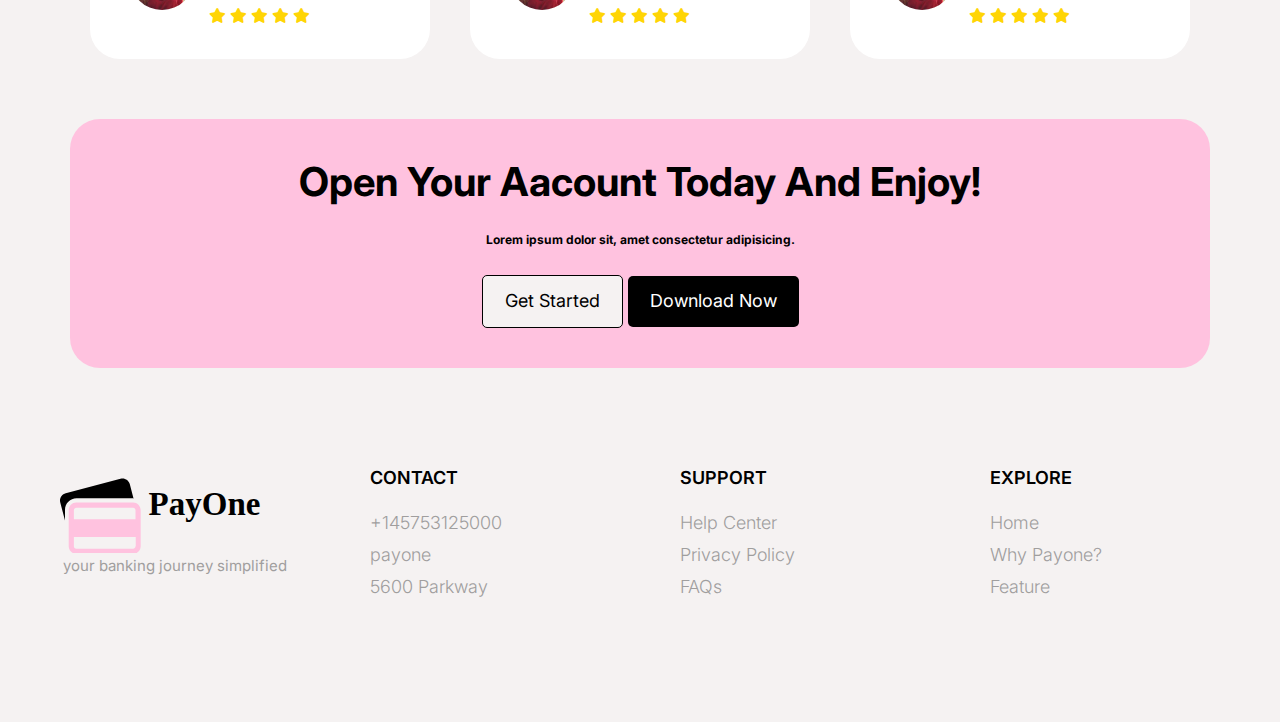
==== commit 02451e2d: "toggle navbar" ====
--- a/index.html
+++ b/index.html
@@ -23,26 +23,33 @@
       <div class=" container">
         <p class="date" id="date"></p>
       </div>
-      <nav class="nav">
-        <div class="nav__left">
-          <a class="nav__brand" href=""><img src="/assets/svg/logo.svg" /></a>
-        </div>
-        <div class="nav__center">
-          <ul class="nav__list">
-            <li class="nav__item"><a href="#">Home</a></li>
-            <li class="nav__item"><a href="#">Case Study</a></li>
-            <li class="nav__item"><a href="#">Services</a></li>
-          </ul>
-        </div>
-        <div class="nav__right">
-          <ul class="nav__list">
-            <li class="nav__item"><a id="loginEntryBtn"  href="#">Login</a></li>
-            <li class="nav__item">
-              <a href="#" class="btn btn--secondary btn--small">Get Started</a>
-            </li>
-          </ul>
-        </div>
-      </nav>
+        <nav class="nav collapsible collapsible--expanded">
+         
+          <div class="nav__left">
+            <a class="nav__brand" href=""><img src="/assets/svg/logo.svg" /></a>
+            <div class=" .nav__toggler " >
+              <i class="fa-solid fa-bars nav__toggler"></i>
+            </div>
+          </div>
+          <div class="nav__center collapsible__content">
+            <ul class="nav__list">
+              <li class="nav__item"><a href="#">Home</a></li>
+              <li class="nav__item"><a href="#">Case Study</a></li>
+              <li class="nav__item"><a href="#">Services</a></li>
+            </ul>
+          </div>
+          <div class="nav__right collapsible__content">
+            <ul class="nav__list">
+              <li class="nav__item"><a id="loginEntryBtn"  href="#">Login</a></li>
+              <li class="nav__item">
+                <a href="#" class="btn btn--secondary btn--small">Get Started</a>
+              </li>
+            </ul>
+          </div>
+        
+        </nav>
+       
+  
       <div class="alert success"  id="alertSuccess">
         <span class="closebtn">&times;</span>  
         <strong>Success!</strong> Indicates a successful or positive action.
--- a/css/styles.css
+++ b/css/styles.css
@@ -190,6 +190,13 @@
   list-style: none;
   padding-left: 0;
   width: 100%;
+}
+
+.nav__left{
+  display: flex;
+  justify-content: space-between;
+  align-items: center;
+
 }
 .nav__center .nav__item {
   padding: 1.5rem;
@@ -993,3 +1000,58 @@
 .success {
   display: none;
 }
+
+
+/*Collapsibles*/
+
+.collapsible__header {
+  display: flex;
+  justify-content: space-between;
+}
+
+.collapsible__heading {
+  margin-top: 0;
+  font-size: 3rem;
+}
+.collapsible__chevron {
+  transform: rotate(-90deg);
+  transition: transform 0.5s;
+}
+
+.collapsible__content {
+  max-height: 0;
+  transition: all 0.5s;
+  opacity: 0;
+}
+
+.collapsible--expanded .collapsible__chevron {
+  transform: rotate(0);
+}
+.collapsible--expanded .collapsible__content {
+  max-height: 100vh;
+  opacity: 1;
+} *
+.nav__toggler {
+  transition: box-shadow 0.5s;
+  cursor: pointer;
+  text-align: end;
+  padding: .75rem ;
+  font-size: 3.5rem;
+  border-radius: 5px;
+
+}
+.nav.collapsible--expanded .nav__toggler {
+  box-shadow: 0 0 0 3px #666;
+  border-radius: 5px;
+}
+
+
+
+@media screen and (min-width: 768px) {
+ 
+  .nav__toggler {
+    display: none;
+  }
+
+  
+}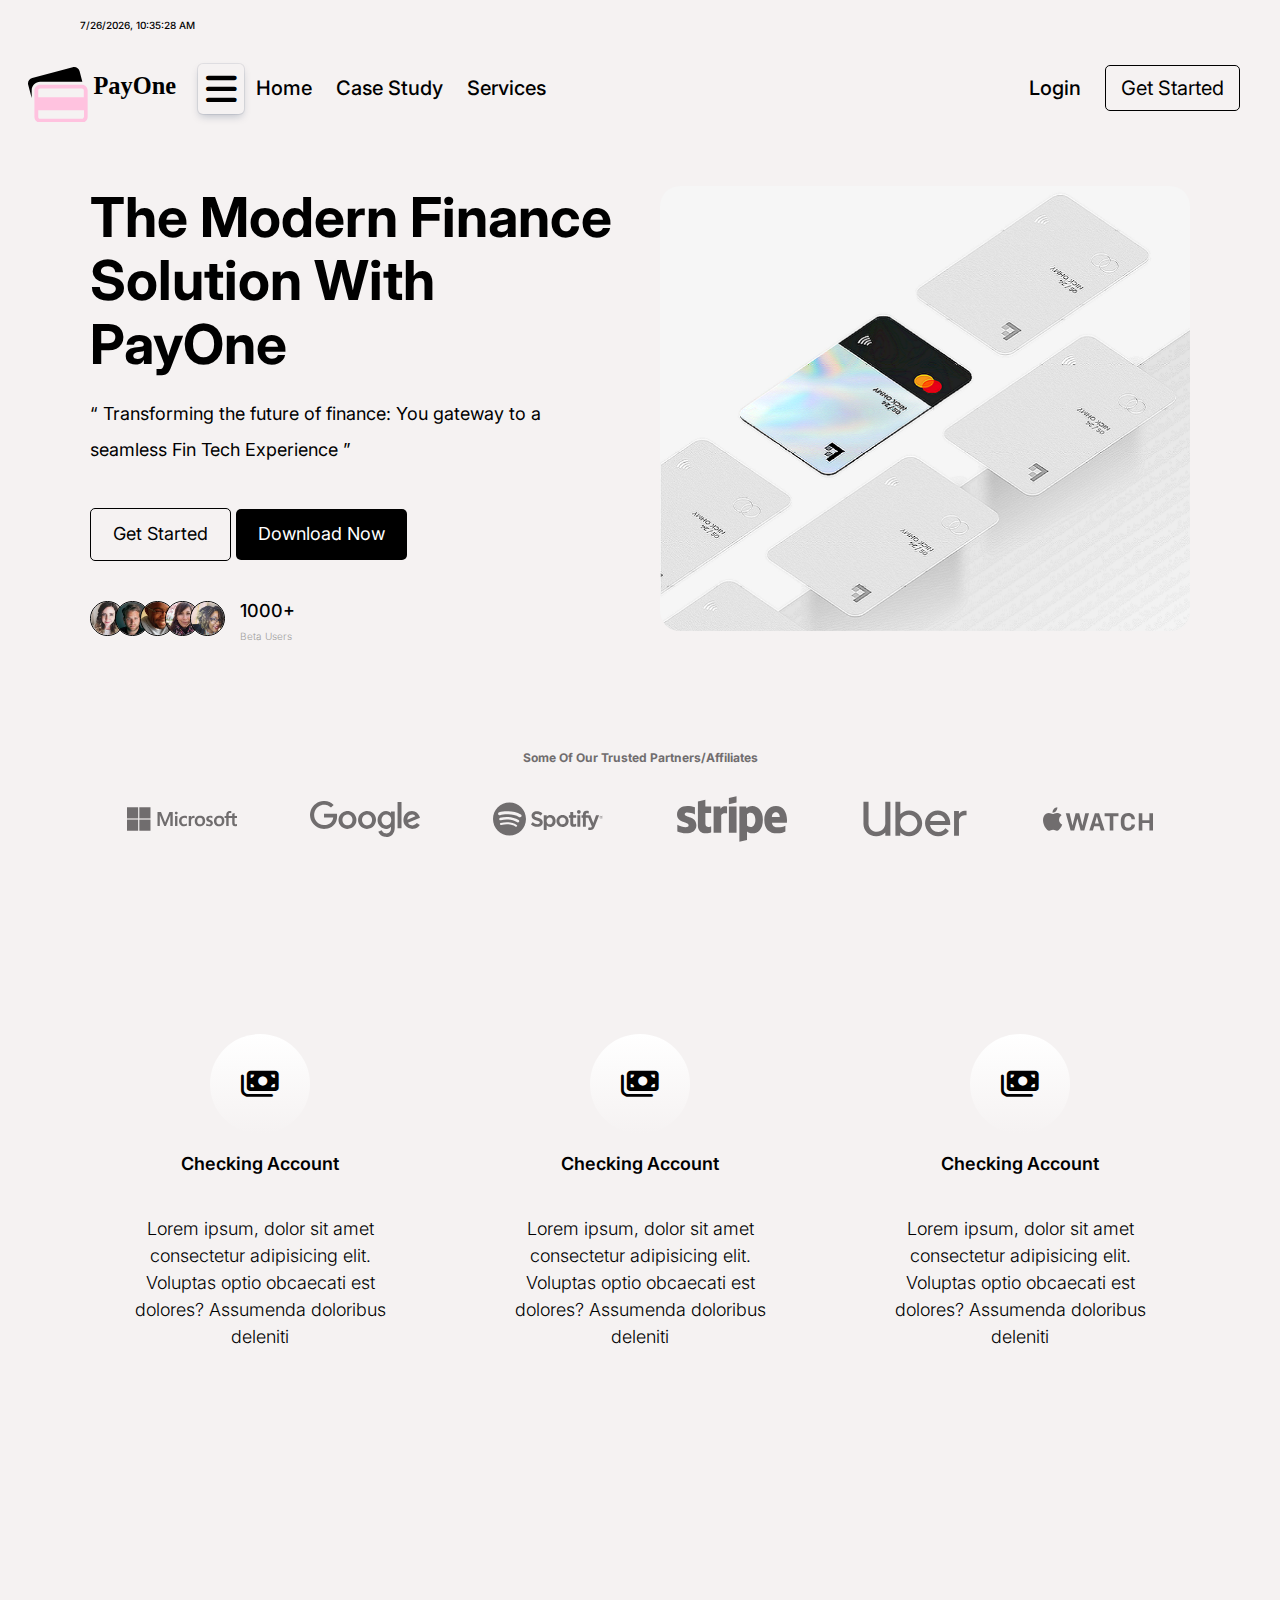
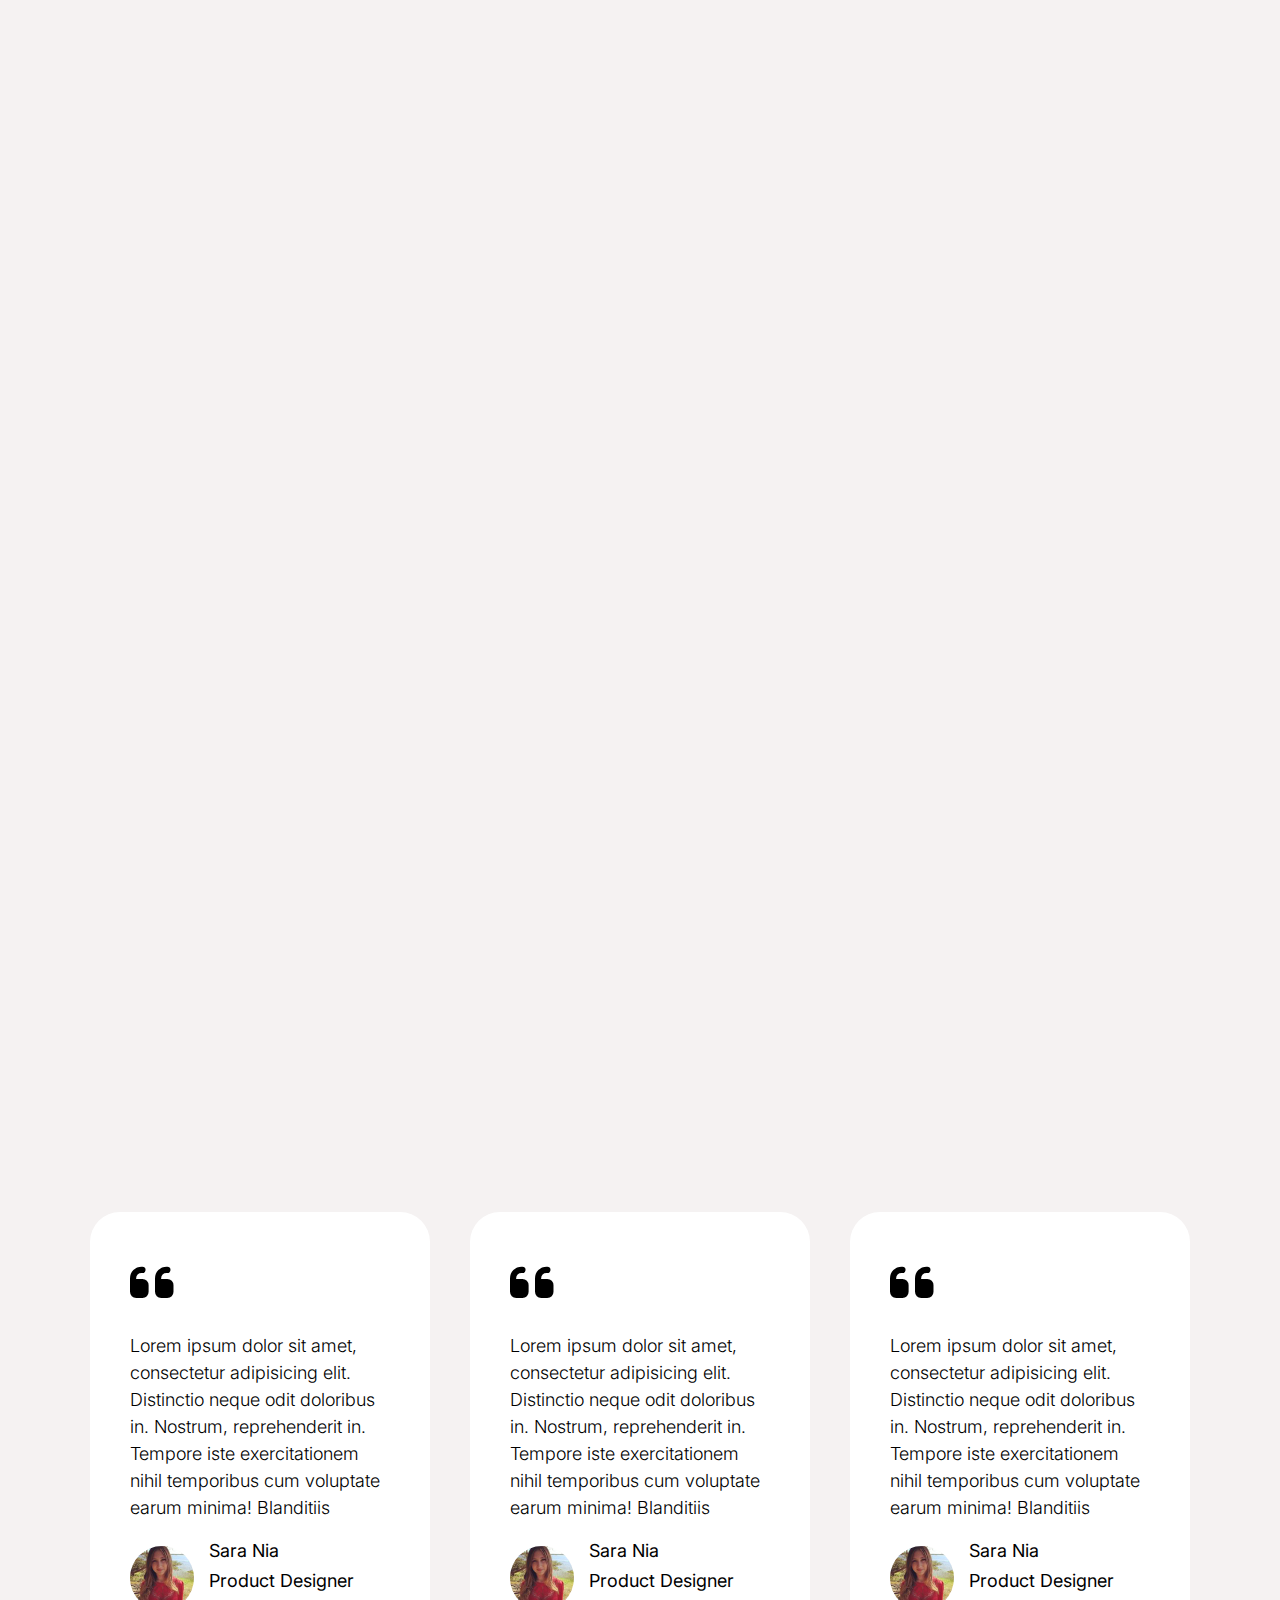
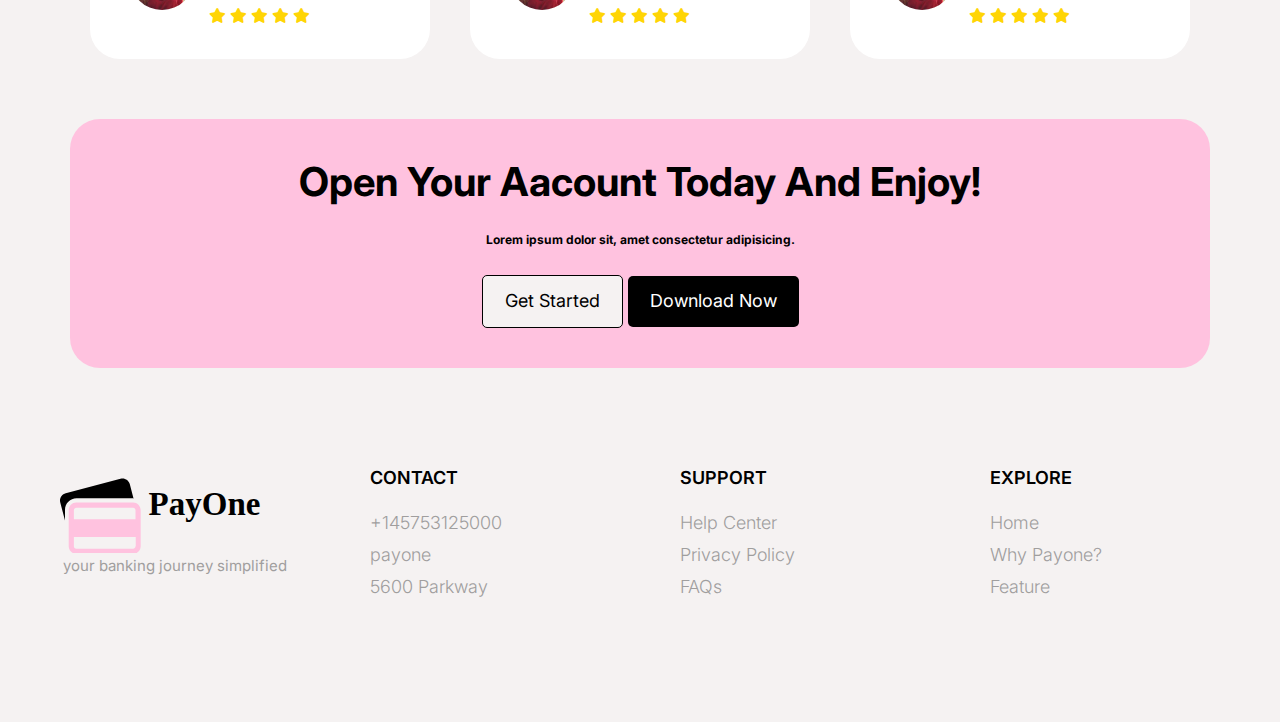
==== commit 2d225290: "edit toggle icon" ====
--- a/index.html
+++ b/index.html
@@ -27,7 +27,7 @@
          
           <div class="nav__left">
             <a class="nav__brand" href=""><img src="/assets/svg/logo.svg" /></a>
-            <div class=" .nav__toggler " >
+            <div >
               <i class="fa-solid fa-bars nav__toggler"></i>
             </div>
           </div>
--- a/css/styles.css
+++ b/css/styles.css
@@ -192,11 +192,10 @@
   width: 100%;
 }
 
-.nav__left{
+.nav__left {
   display: flex;
   justify-content: space-between;
   align-items: center;
-
 }
 .nav__center .nav__item {
   padding: 1.5rem;
@@ -1001,7 +1000,6 @@
   display: none;
 }
 
-
 /*Collapsibles*/
 
 .collapsible__header {
@@ -1030,28 +1028,22 @@
 .collapsible--expanded .collapsible__content {
   max-height: 100vh;
   opacity: 1;
-} *
-.nav__toggler {
+}
+* .nav__toggler {
   transition: box-shadow 0.5s;
   cursor: pointer;
   text-align: end;
-  padding: .75rem ;
+  padding: 0.75rem;
   font-size: 3.5rem;
   border-radius: 5px;
-
 }
 .nav.collapsible--expanded .nav__toggler {
-  box-shadow: 0 0 0 3px #666;
-  border-radius: 5px;
-}
-
-
+  box-shadow: rgba(9, 30, 66, 0.25) 0px 4px 8px -2px,
+    rgba(9, 30, 66, 0.08) 0px 0px 0px 1px;
+}
 
 @media screen and (min-width: 768px) {
- 
   .nav__toggler {
     display: none;
   }
-
-  
-}+}
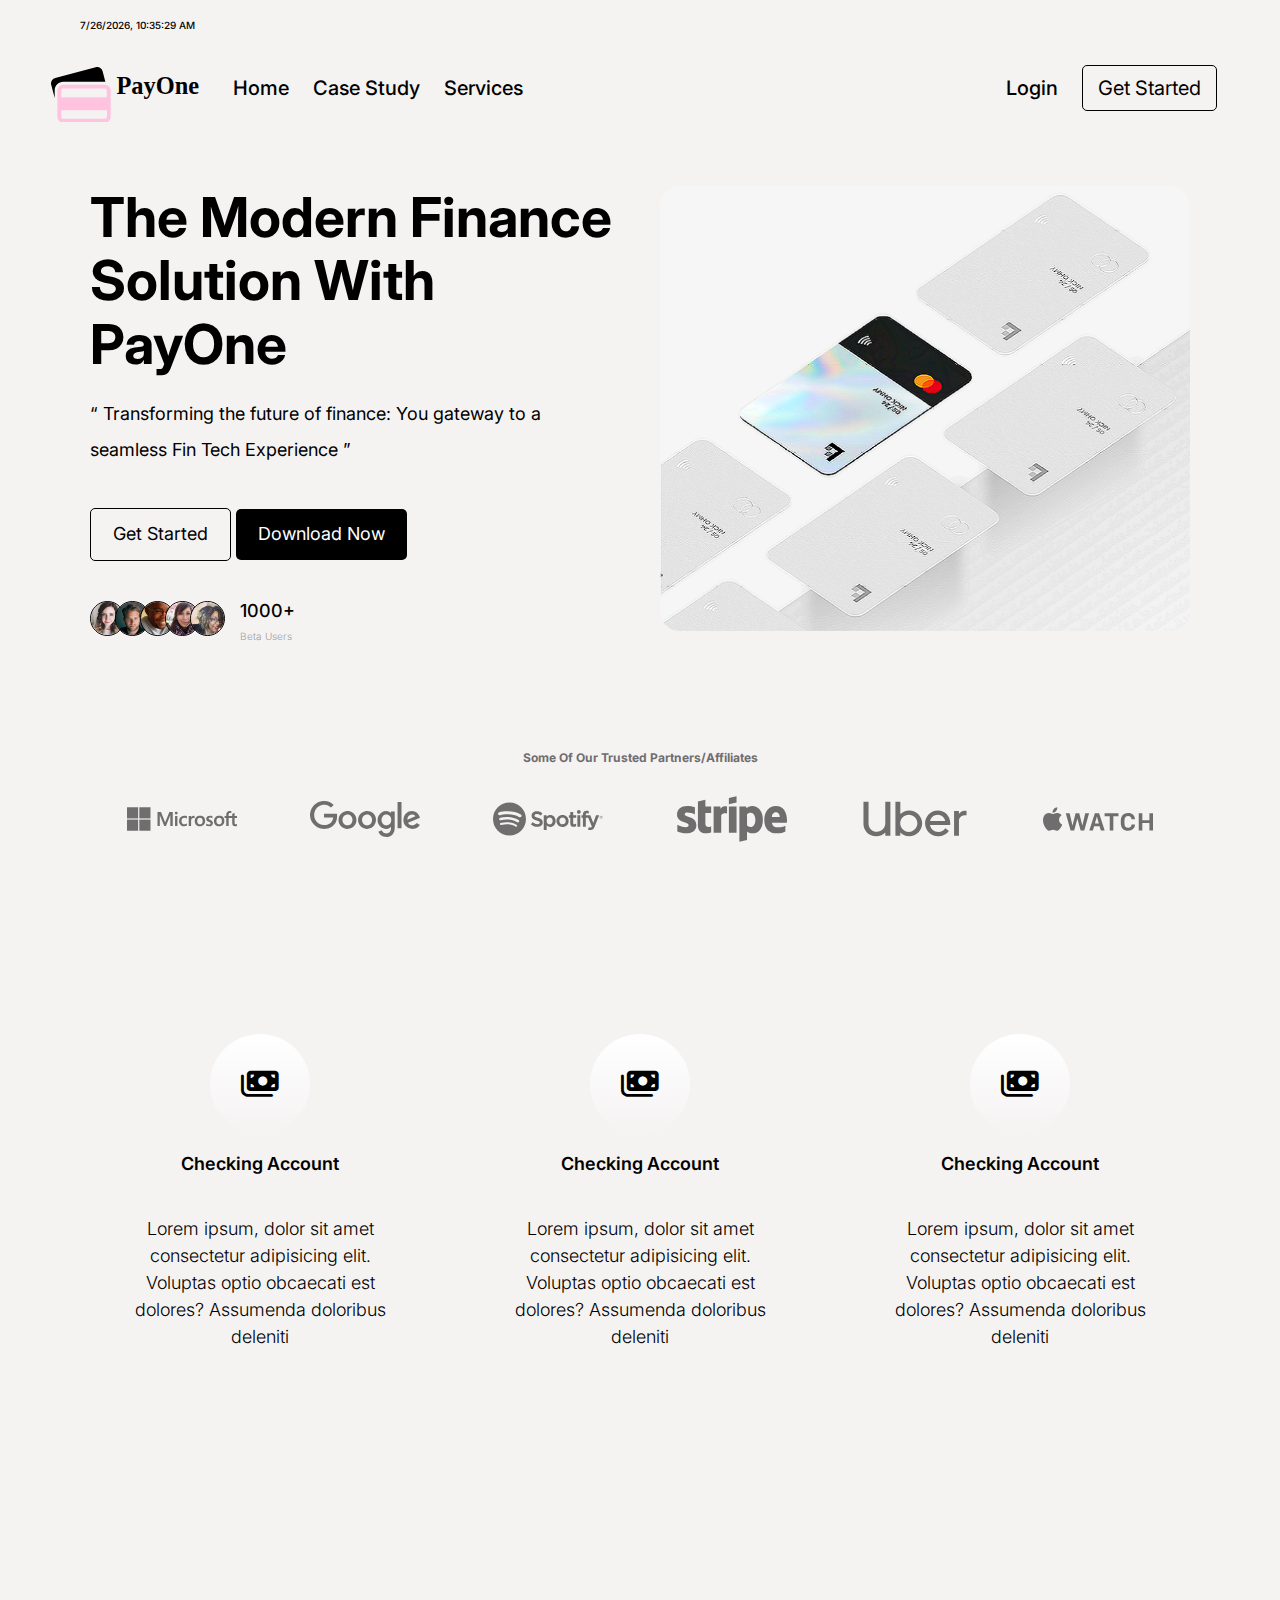
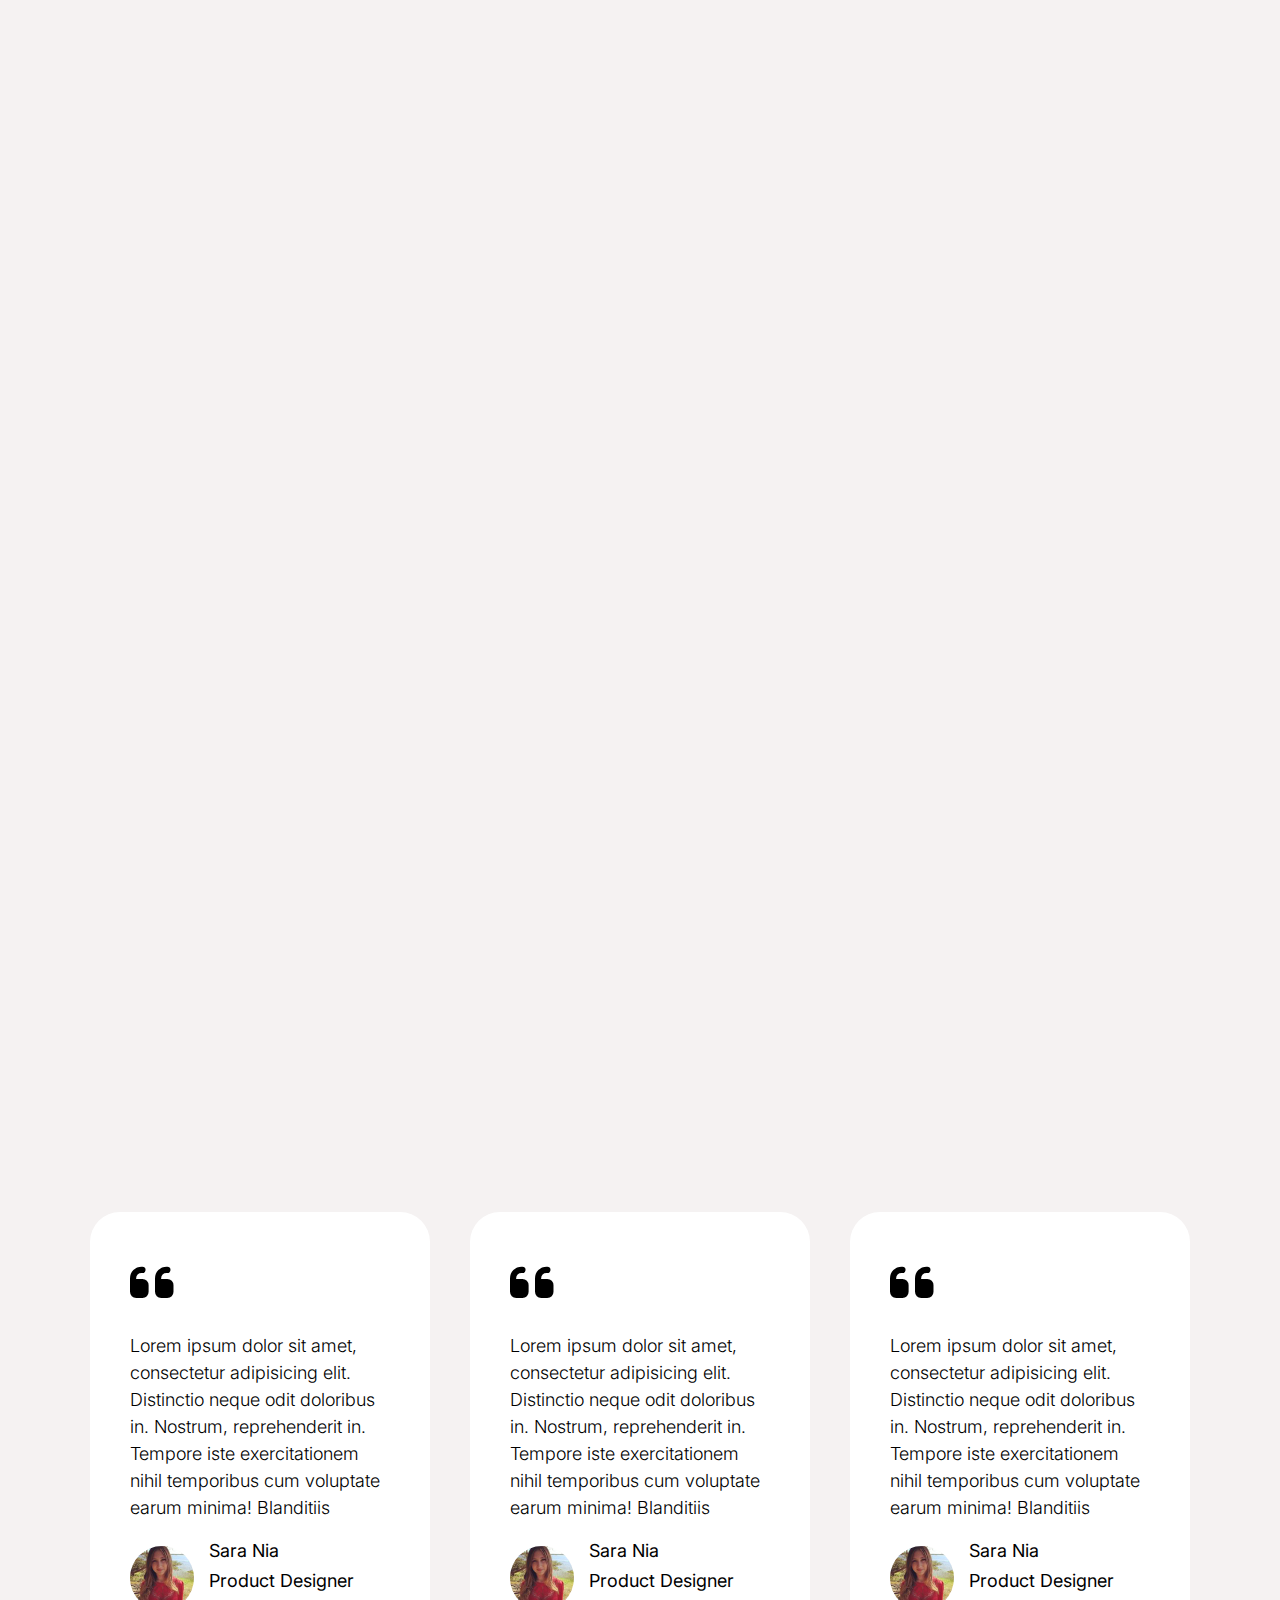
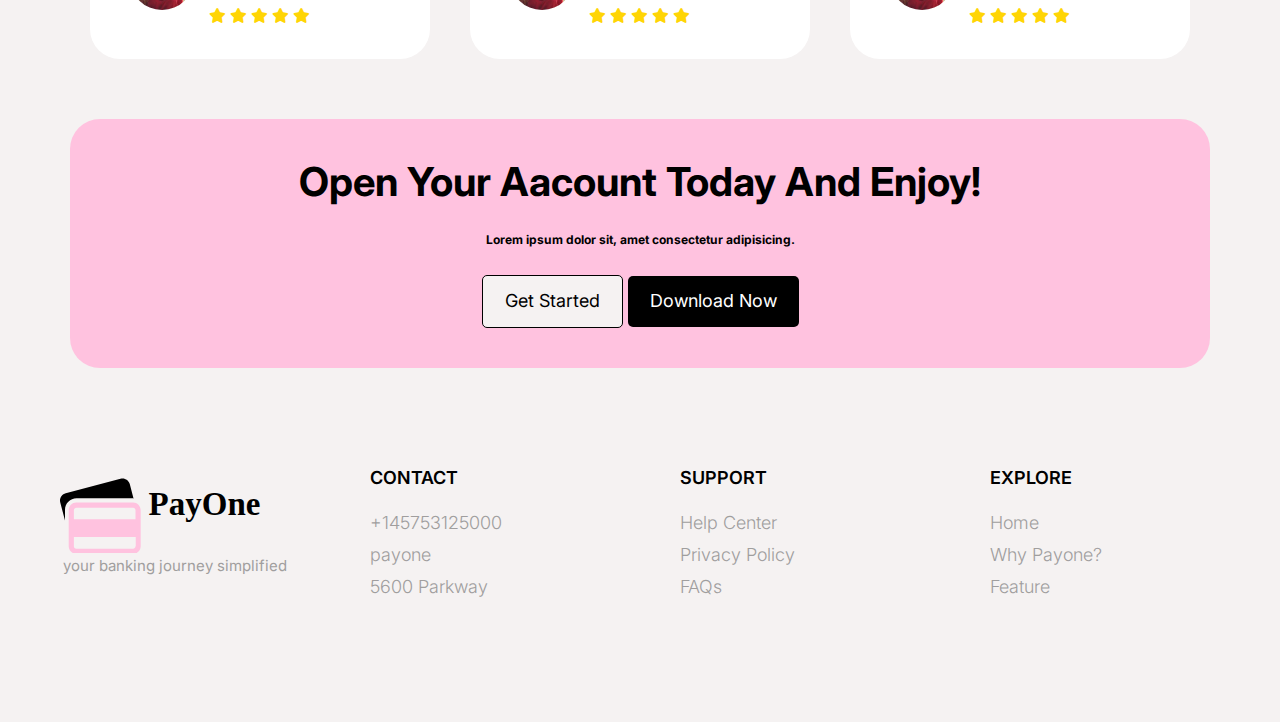
==== commit a23b9e0e: "edit toggle icon" ====
--- a/index.html
+++ b/index.html
@@ -27,8 +27,8 @@
          
           <div class="nav__left">
             <a class="nav__brand" href=""><img src="/assets/svg/logo.svg" /></a>
-            <div >
-              <i class="fa-solid fa-bars nav__toggler"></i>
+            <div class=" nav__toggler " >
+              <i class="fa-solid fa-bars"></i>
             </div>
           </div>
           <div class="nav__center collapsible__content">
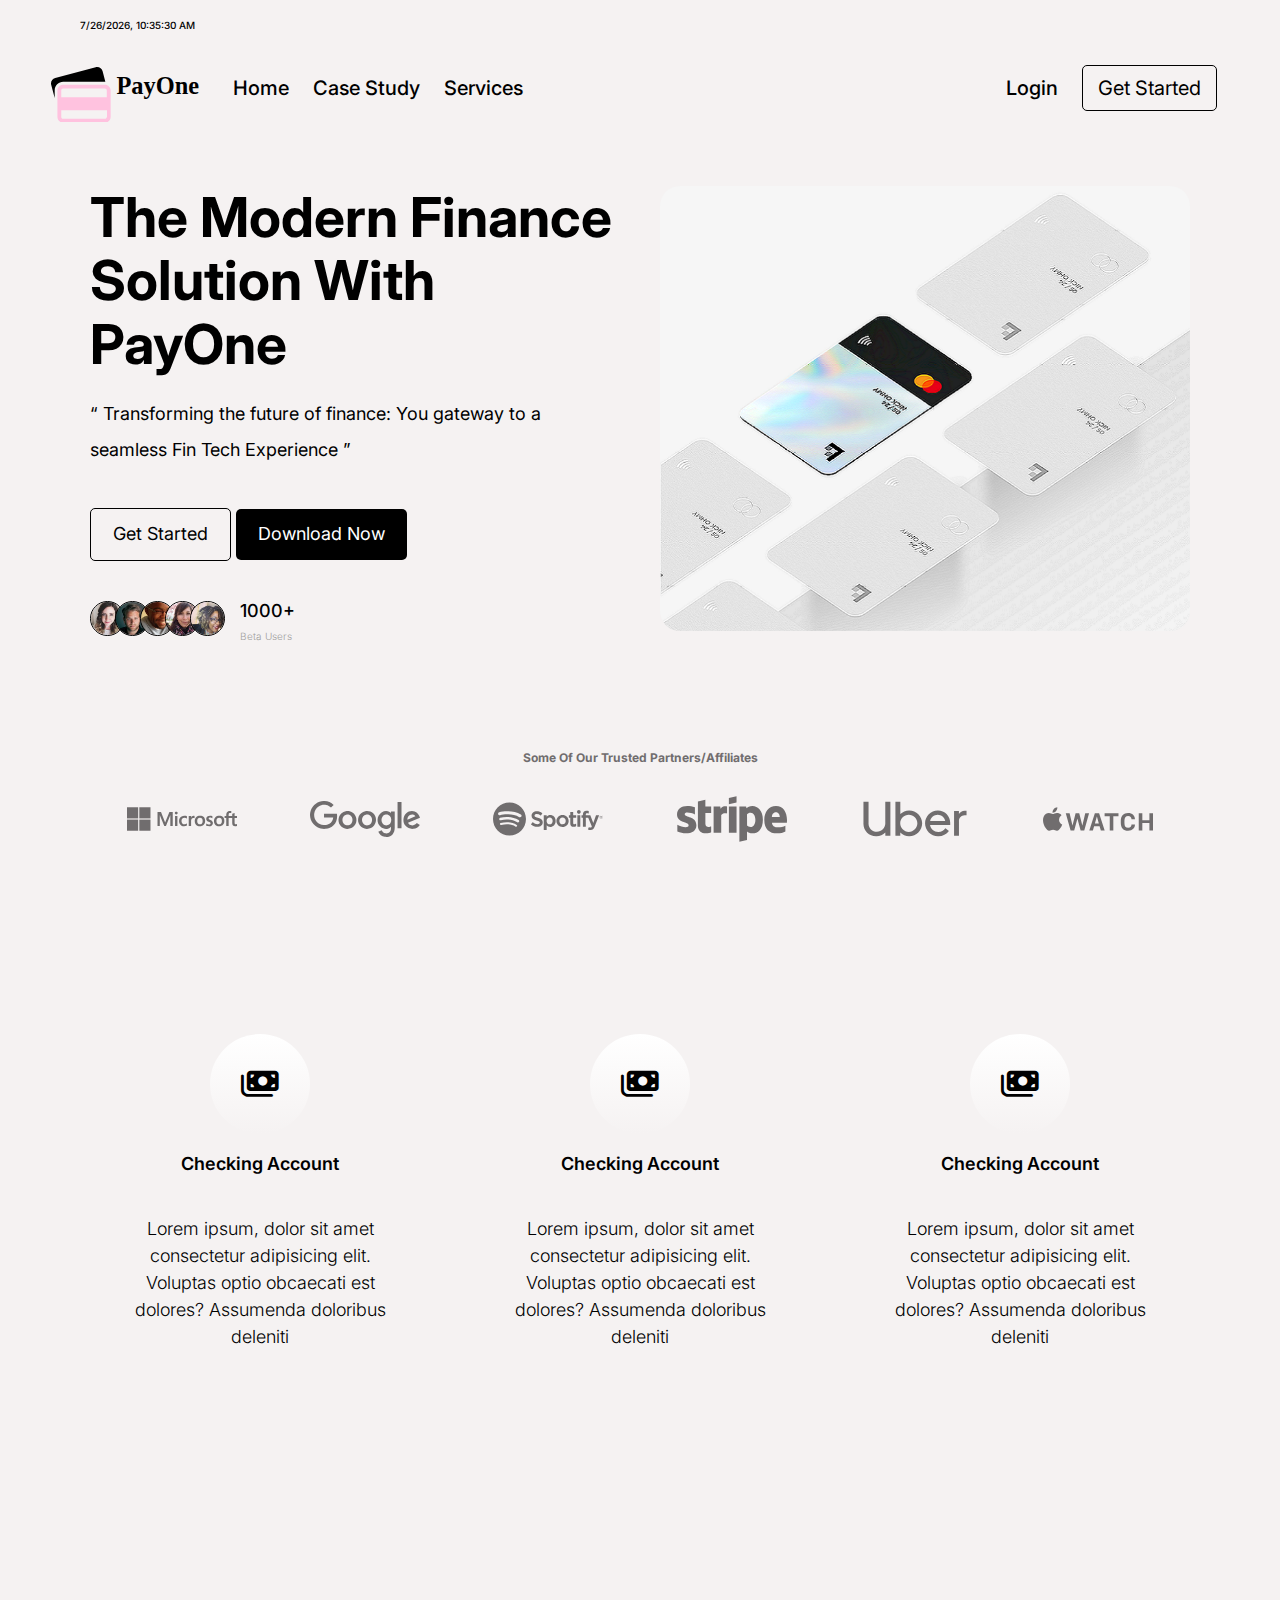
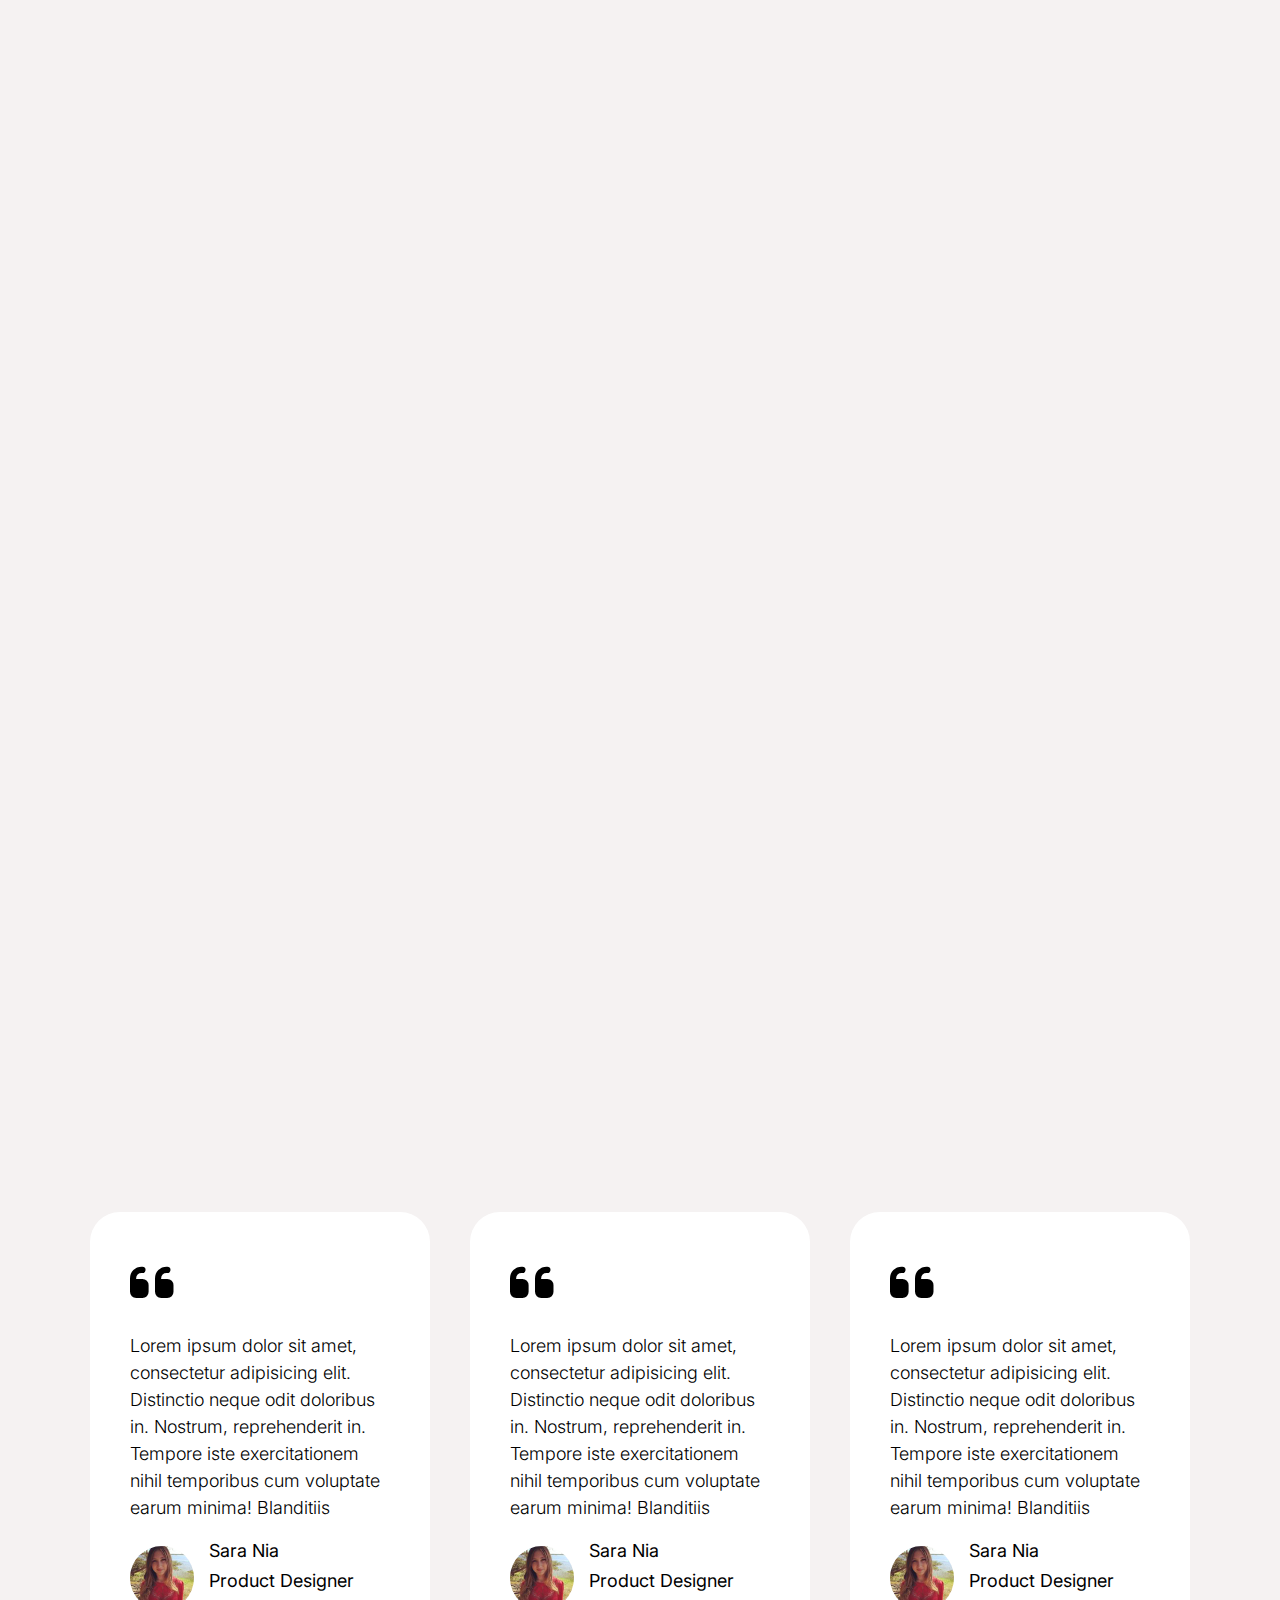
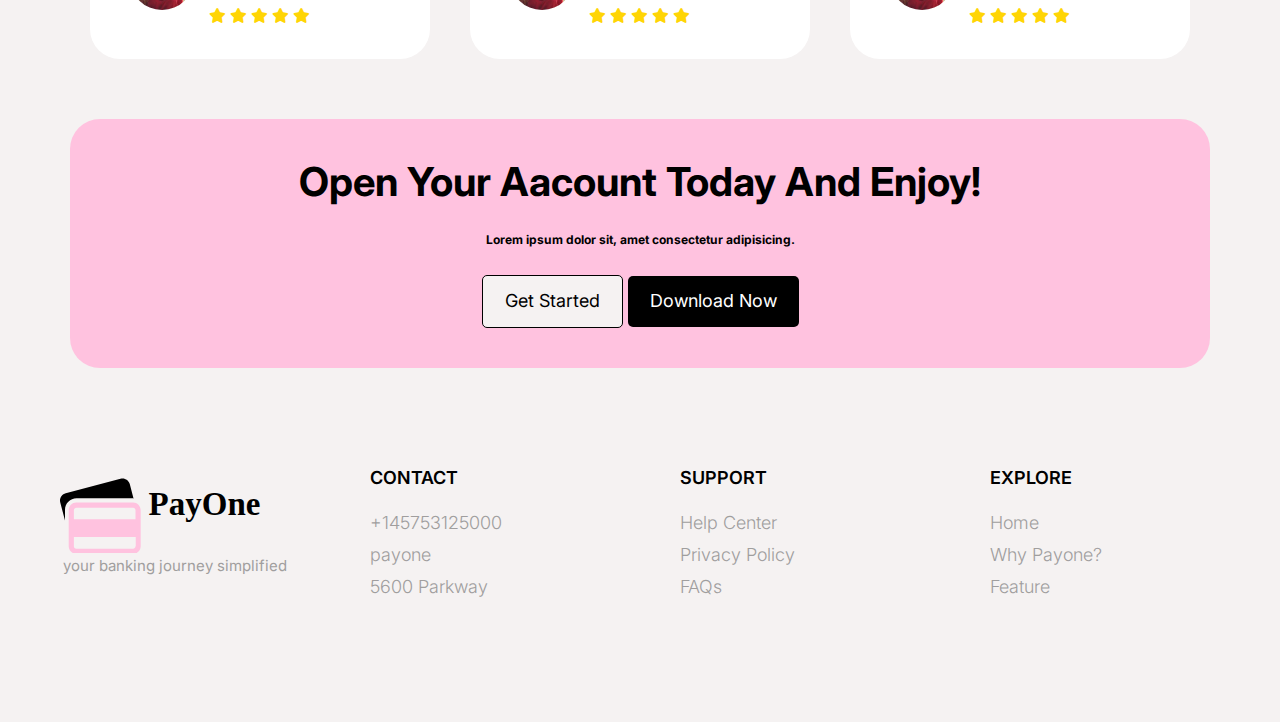
==== commit d31c9df0: "correct navbar toggle problem" ====
--- a/index.html
+++ b/index.html
@@ -31,15 +31,15 @@
               <i class="fa-solid fa-bars"></i>
             </div>
           </div>
-          <div class="nav__center collapsible__content">
-            <ul class="nav__list">
+          <div class="nav__center ">
+            <ul class="nav__list collapsible__content">
               <li class="nav__item"><a href="#">Home</a></li>
               <li class="nav__item"><a href="#">Case Study</a></li>
               <li class="nav__item"><a href="#">Services</a></li>
             </ul>
           </div>
-          <div class="nav__right collapsible__content">
-            <ul class="nav__list">
+          <div class="nav__right ">
+            <ul class="nav__list collapsible__content">
               <li class="nav__item"><a id="loginEntryBtn"  href="#">Login</a></li>
               <li class="nav__item">
                 <a href="#" class="btn btn--secondary btn--small">Get Started</a>
--- a/css/styles.css
+++ b/css/styles.css
@@ -190,6 +190,7 @@
   list-style: none;
   padding-left: 0;
   width: 100%;
+  opacity: 1;
 }
 
 .nav__left {
@@ -1029,7 +1030,8 @@
   max-height: 100vh;
   opacity: 1;
 }
-* .nav__toggler {
+ .nav__toggler {
+  opacity: 0.5;
   transition: box-shadow 0.5s;
   cursor: pointer;
   text-align: end;
@@ -1046,4 +1048,9 @@
   .nav__toggler {
     display: none;
   }
-}
+  .collapsible__content {
+    max-height: 100vh;
+    transition: all 0.5s;
+    opacity: 1;
+  }
+}
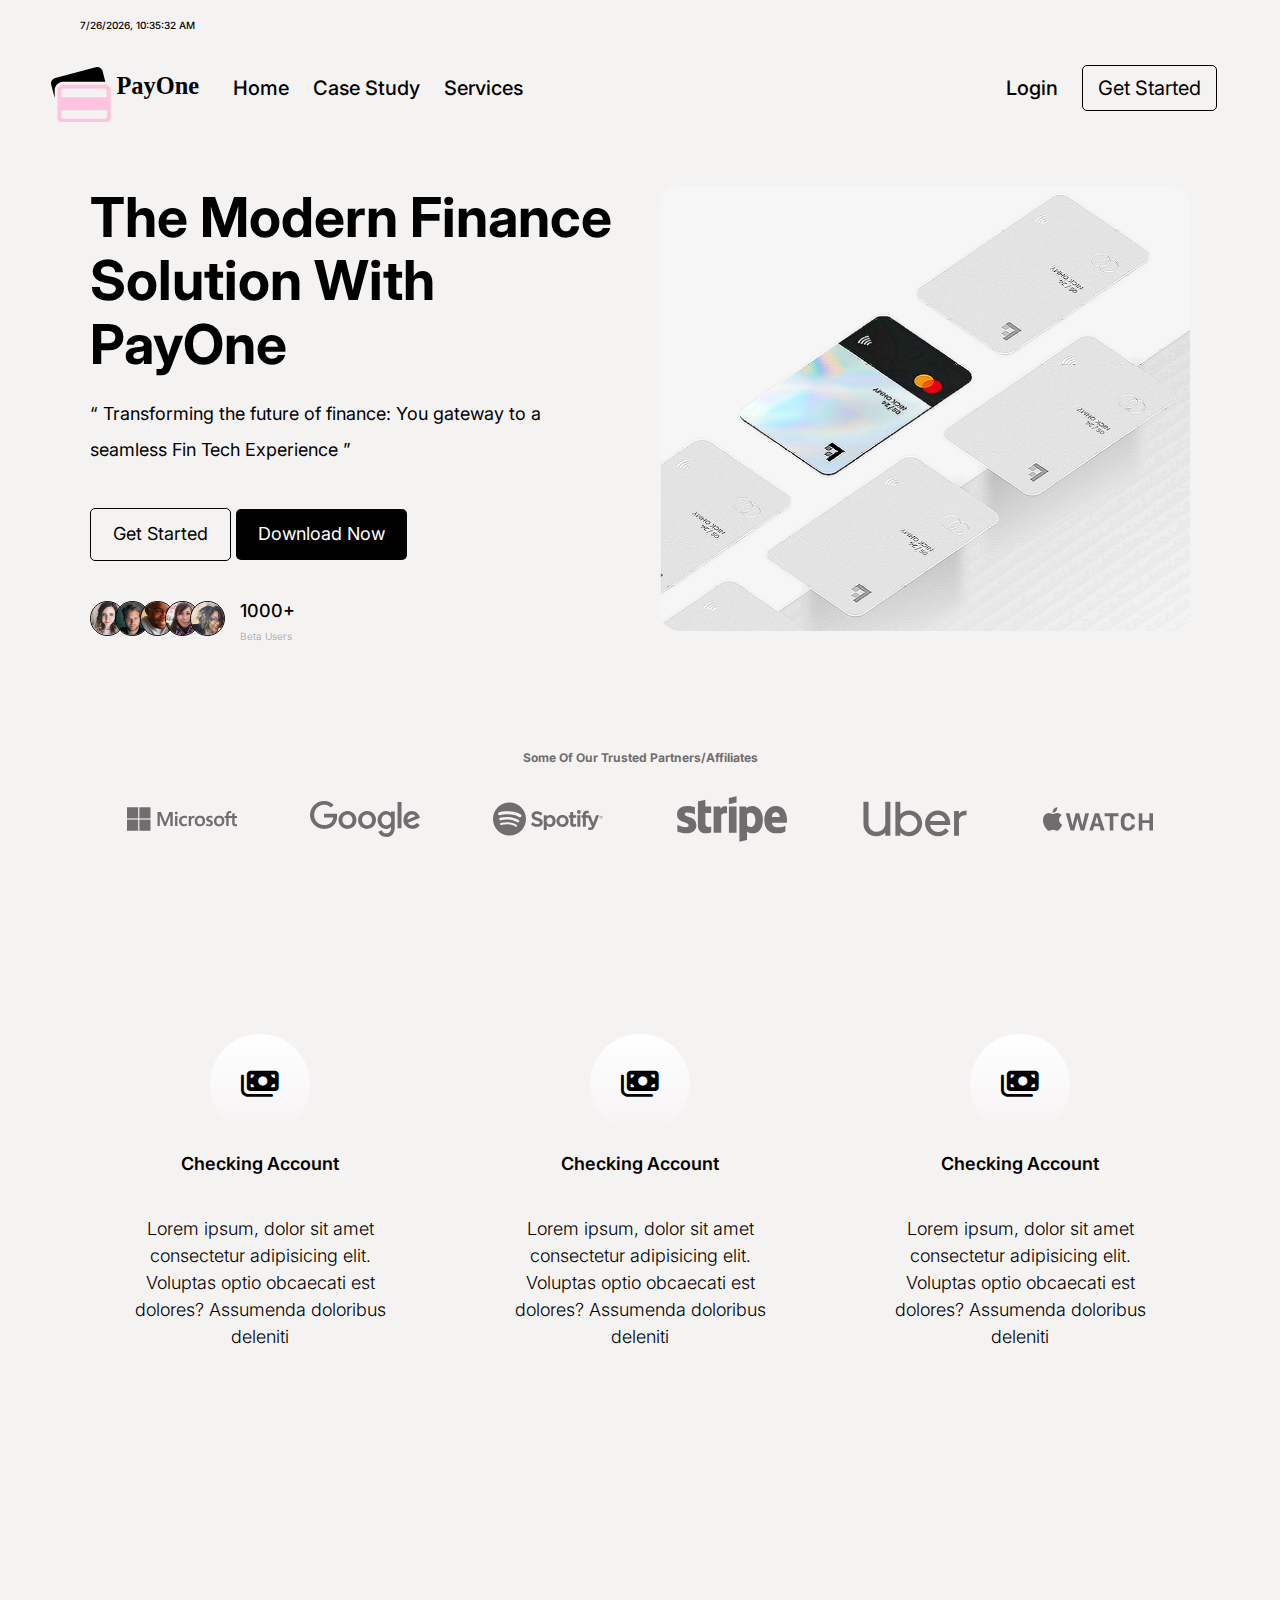
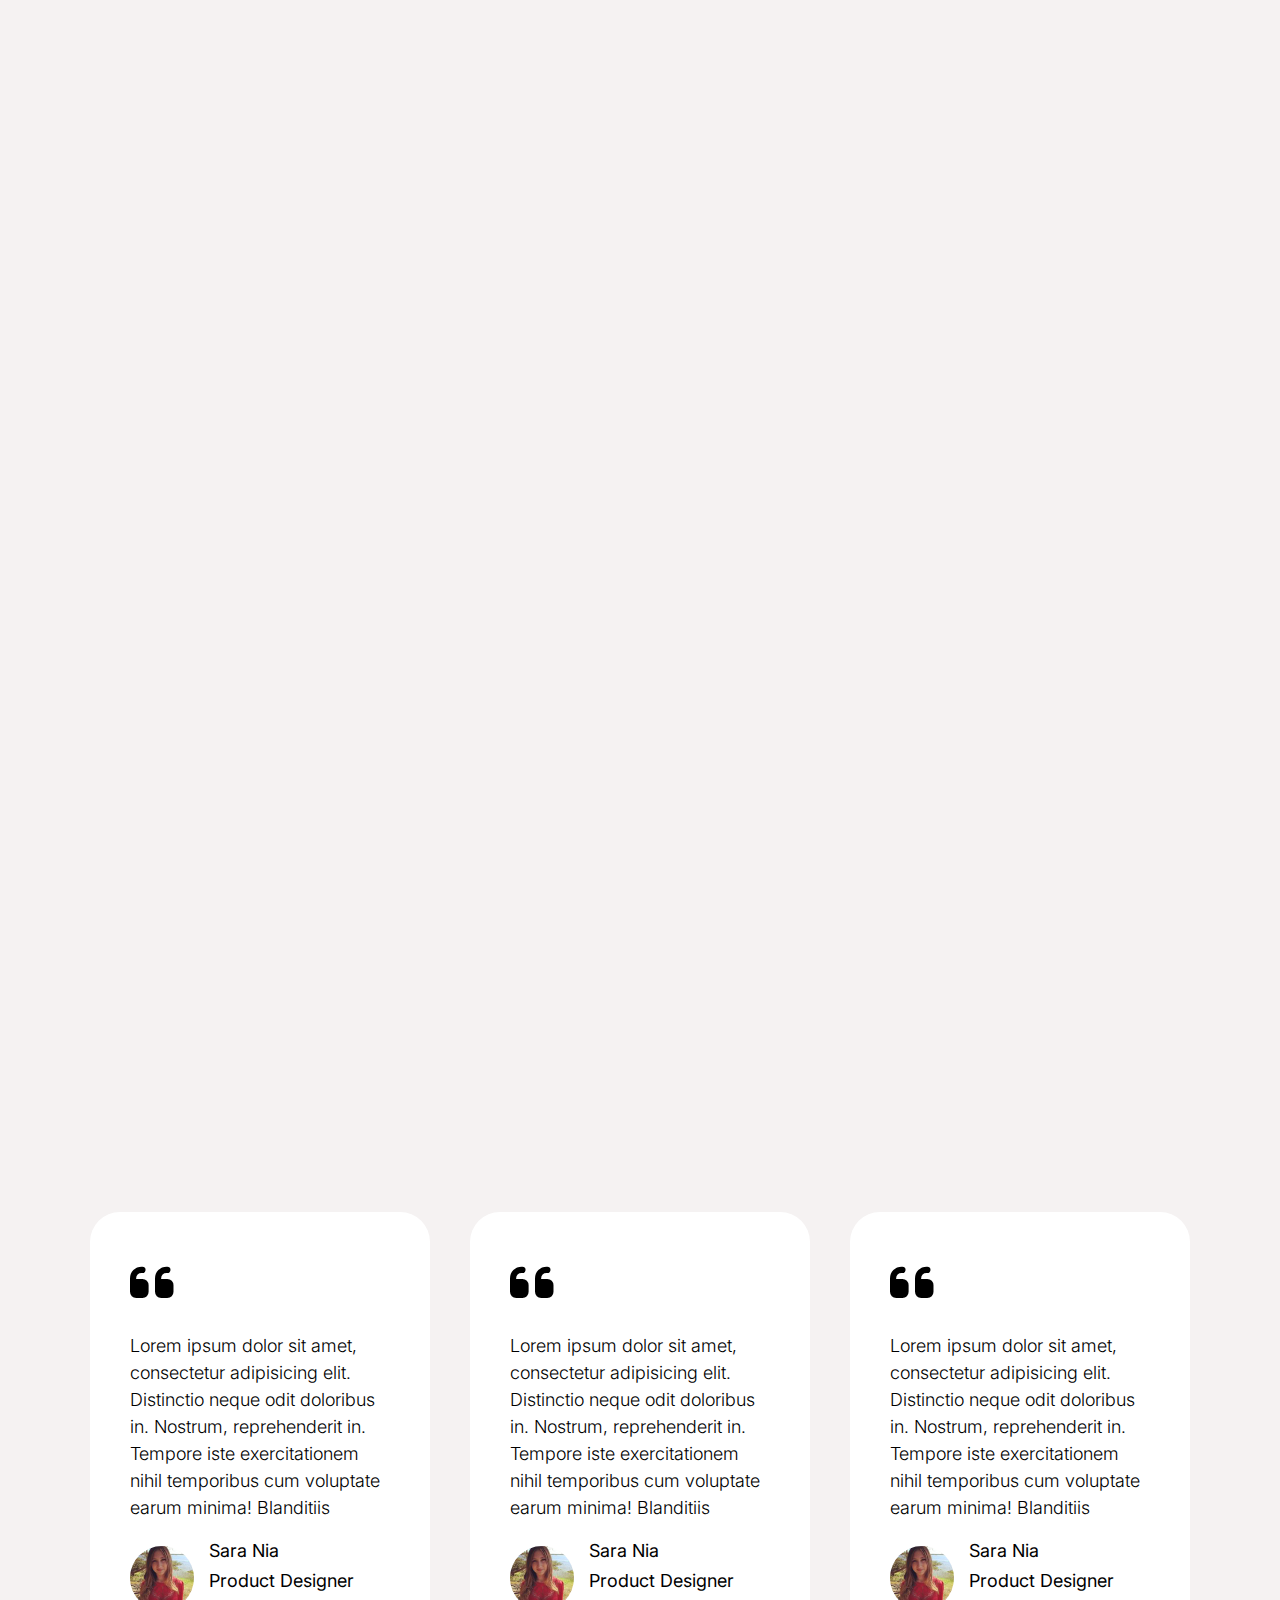
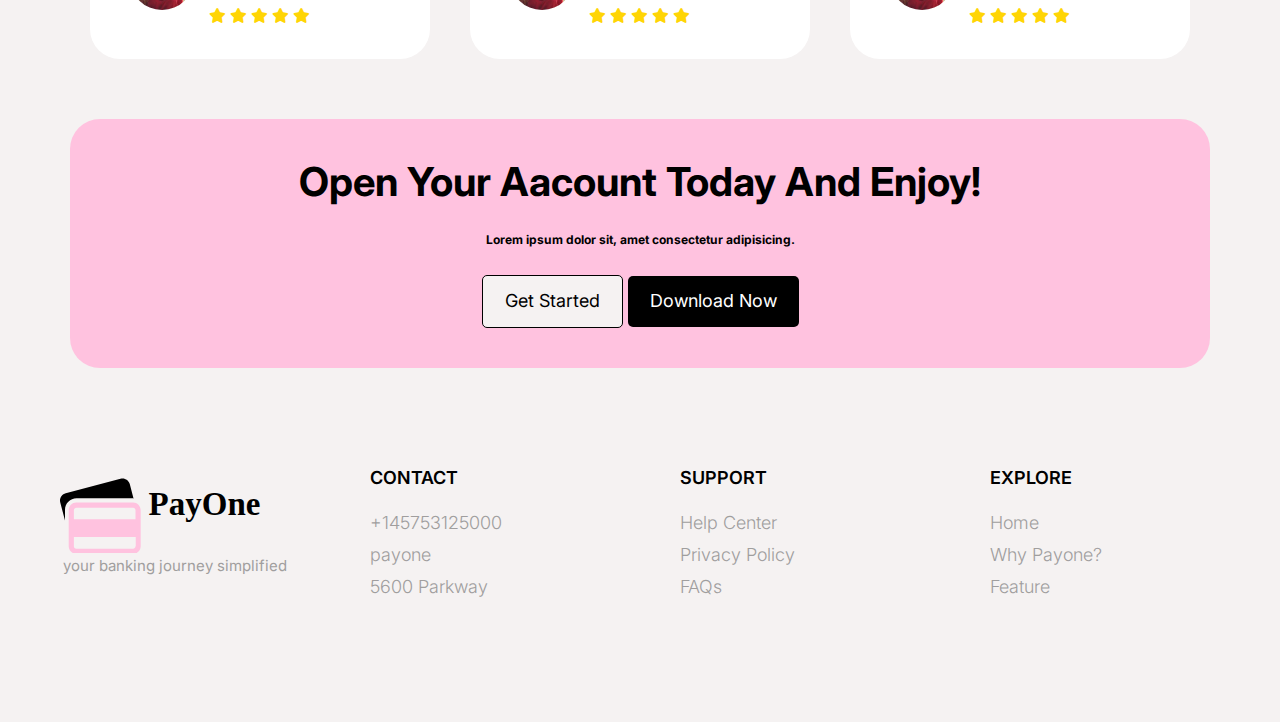
==== commit a574b4d9: "create success alert" ====
--- a/index.html
+++ b/index.html
@@ -49,11 +49,12 @@
         
         </nav>
        
-  
+  <!--Success Alert-->
       <div class="alert success"  id="alertSuccess">
         <span class="closebtn">&times;</span>  
         <strong>Success!</strong> Indicates a successful or positive action.
       </div>
+      <!--Modal-->
       <div id="loginModal" class="modal">
 <div class="modalContent ">
   <span class="close">&times;</span>
@@ -84,7 +85,7 @@
             <label for="new-password">New Password</label>
             <input type="password" id="new-password" placeholder="Enter your new password">
       
-            <button class="btnRegister" type="submit">Register</button>
+            <button class="btnRegister" type="submit" >Register</button>
           </form>
           <div class="switch">Already have an account? <a href="#" onclick="switchCard()">Login here</a></div>
         </div>
--- a/css/styles.css
+++ b/css/styles.css
@@ -968,7 +968,7 @@
   padding: 20px;
   background-color: #f44336;
   color: white;
-  opacity: 1;
+  /* opacity: 1; */
   transition: opacity 0.6s;
   margin-bottom: 15px;
 }
@@ -999,6 +999,10 @@
 }
 .success {
   display: none;
+  position: fixed;
+  bottom: 0;
+  right: 0;
+  border-radius: 5px;
 }
 
 /*Collapsibles*/
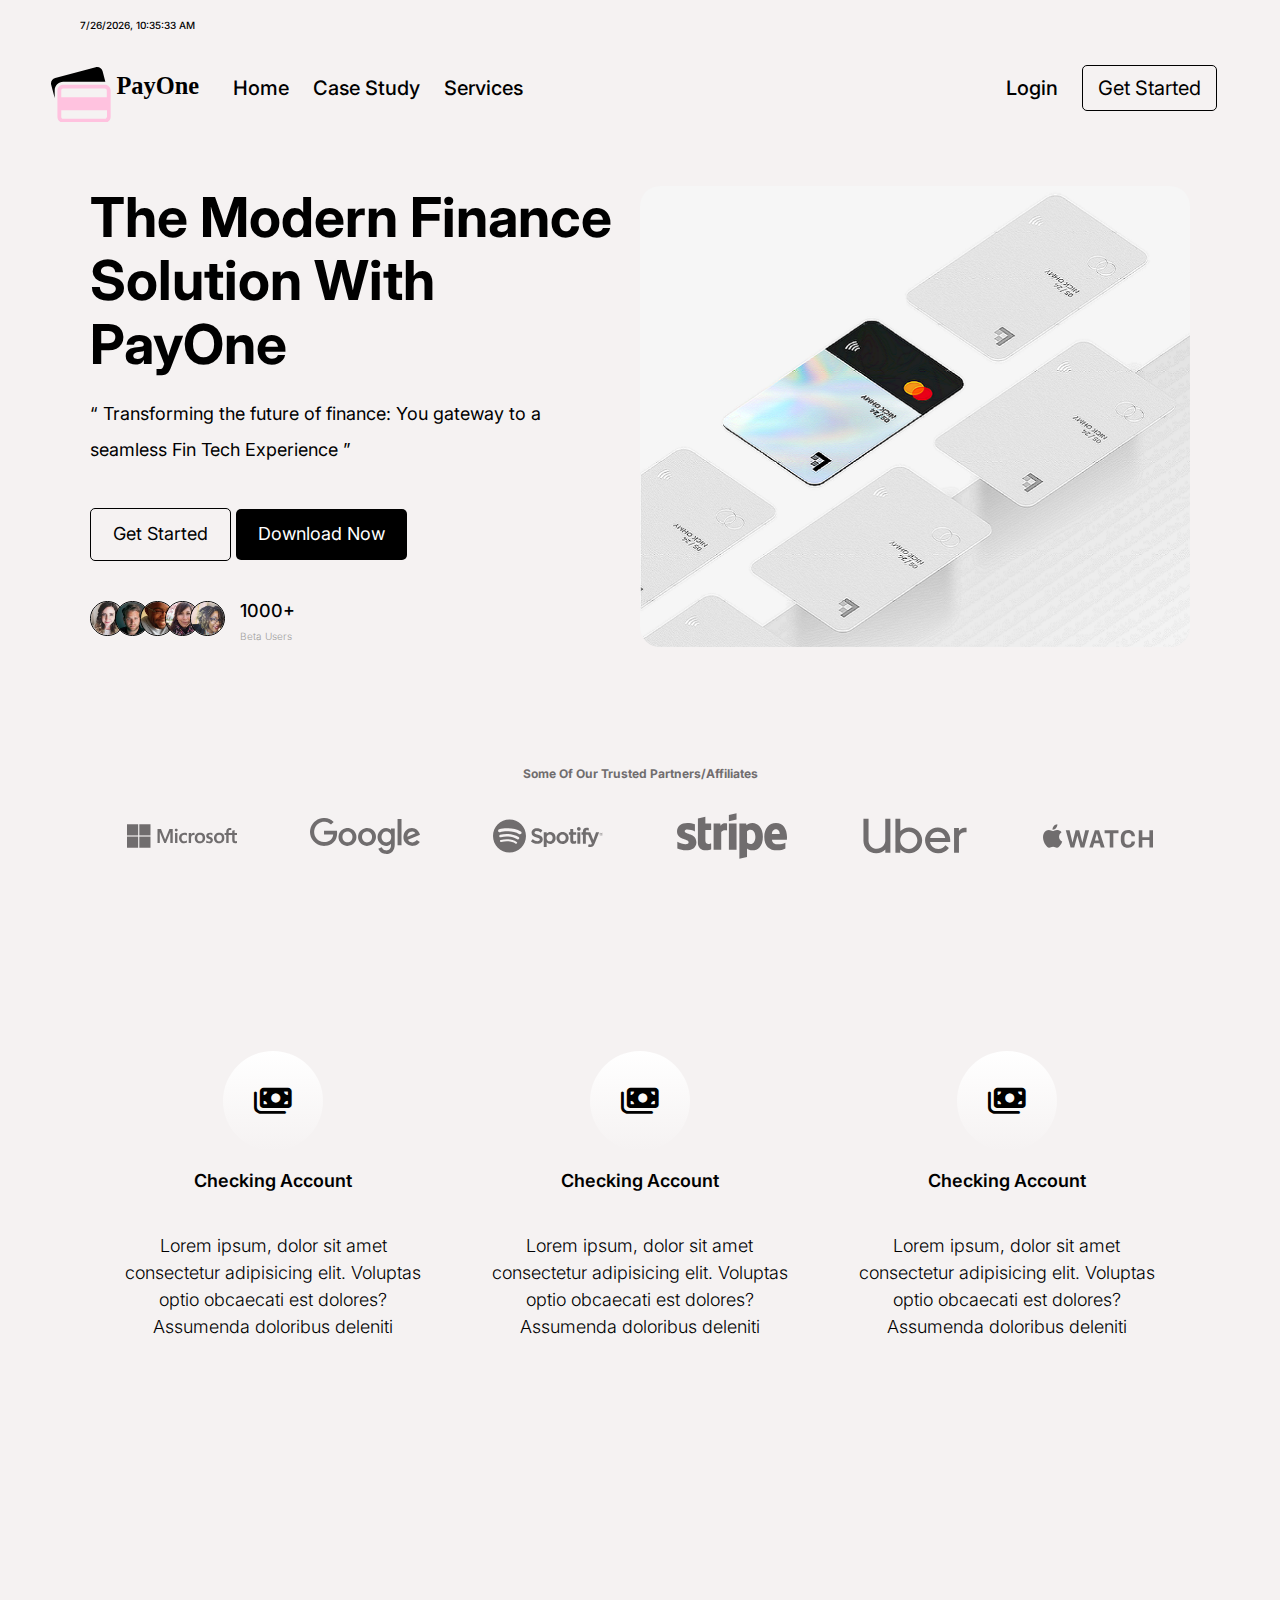
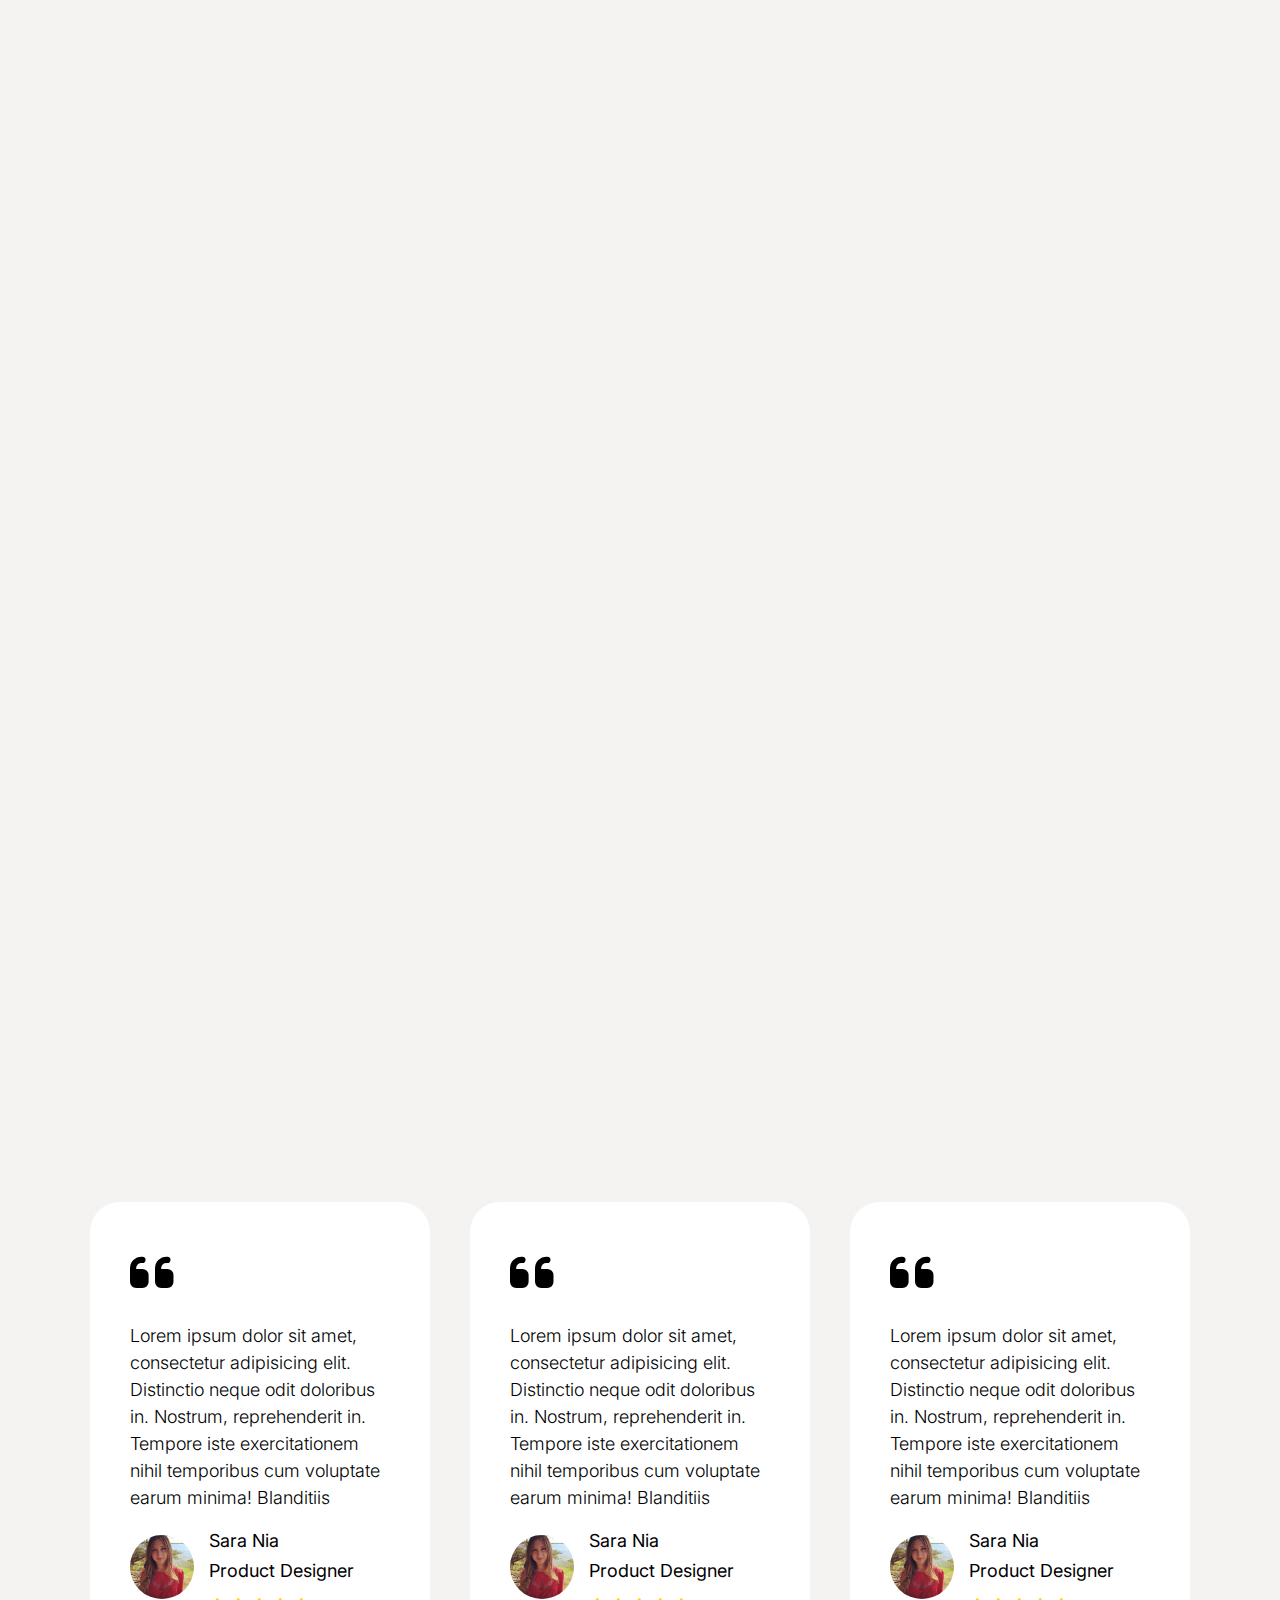
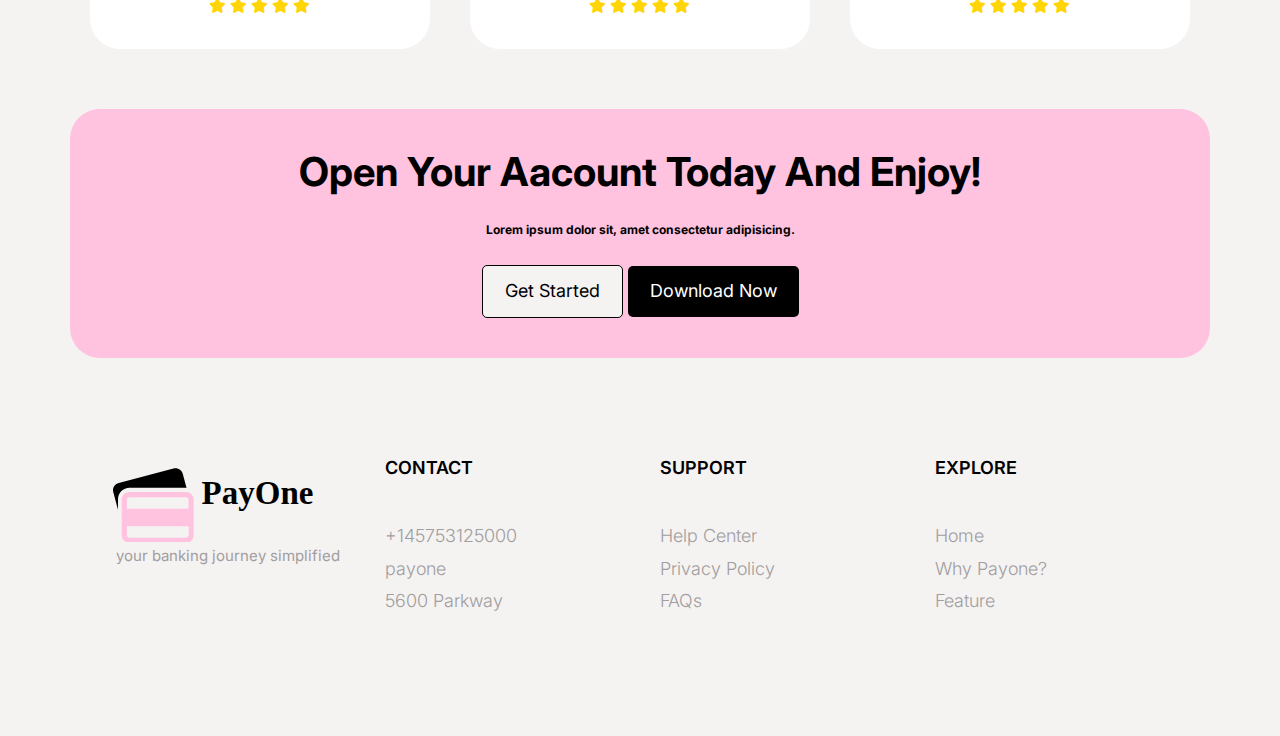
==== commit 65b2da05: "footer toggle" ====
--- a/index.html
+++ b/index.html
@@ -394,81 +394,83 @@
       </div>
     </article>
 
-    <article class="grid grid--cols-3 block container">
-      <div class="card card--crm">
-        <div class="card__crm__icon">
-          <i class="fa-solid fa-quote-left"></i>
-        </div>
-        <div class="card__body card__body__crm">
-          Lorem ipsum dolor sit amet, consectetur adipisicing elit. Distinctio
-          neque odit doloribus in. Nostrum, reprehenderit in. Tempore iste
-          exercitationem nihil temporibus cum voluptate earum minima! Blanditiis
-        </div>
-        <div class="card__footer card__crm__footer">
-          <div class="footer__left">
-            <img class="crm__img" src="assets/images/users (7).jpg" alt="" />
-          </div>
-          <div class="footer__right">
-            <h6 class="crm__heading">Sara Nia</h6>
-            <p class="crm__job__title">Product Designer</p>
-            <div class="footer__icon">
-              <i class="fa-solid fa-star" style="color: #ffd505"></i>
-              <i class="fa-solid fa-star" style="color: #ffd505"></i>
-              <i class="fa-solid fa-star" style="color: #ffd505"></i>
-              <i class="fa-solid fa-star" style="color: #ffd505"></i>
-              <i class="fa-solid fa-star" style="color: #ffd505"></i>
-            </div>
-          </div>
-        </div>
-      </div>
-      <div class="card card--crm">
-        <div class="card__crm__icon">
-          <i class="fa-solid fa-quote-left"></i>
-        </div>
-        <div class="card__body card__body__crm">
-          Lorem ipsum dolor sit amet, consectetur adipisicing elit. Distinctio
-          neque odit doloribus in. Nostrum, reprehenderit in. Tempore iste
-          exercitationem nihil temporibus cum voluptate earum minima! Blanditiis
-        </div>
-        <div class="card__footer card__crm__footer">
-          <div class="footer__left">
-            <img class="crm__img" src="assets/images/users (7).jpg" alt="" />
-          </div>
-          <div class="footer__right">
-            <h6 class="crm__heading">Sara Nia</h6>
-            <p class="crm__job__title">Product Designer</p>
-            <div class="footer__icon">
-              <i class="fa-solid fa-star" style="color: #ffd505"></i>
-              <i class="fa-solid fa-star" style="color: #ffd505"></i>
-              <i class="fa-solid fa-star" style="color: #ffd505"></i>
-              <i class="fa-solid fa-star" style="color: #ffd505"></i>
-              <i class="fa-solid fa-star" style="color: #ffd505"></i>
-            </div>
-          </div>
-        </div>
-      </div>
-      <div class="card card--crm">
-        <div class="card__crm__icon">
-          <i class="fa-solid fa-quote-left"></i>
-        </div>
-        <div class="card__body card__body__crm">
-          Lorem ipsum dolor sit amet, consectetur adipisicing elit. Distinctio
-          neque odit doloribus in. Nostrum, reprehenderit in. Tempore iste
-          exercitationem nihil temporibus cum voluptate earum minima! Blanditiis
-        </div>
-        <div class="card__footer card__crm__footer">
-          <div class="footer__left">
-            <img class="crm__img" src="assets/images/users (7).jpg" alt="" />
-          </div>
-          <div class="footer__right">
-            <h6 class="crm__heading">Sara Nia</h6>
-            <p class="crm__job__title">Product Designer</p>
-            <div class="footer__icon">
-              <i class="fa-solid fa-star" style="color: #ffd505"></i>
-              <i class="fa-solid fa-star" style="color: #ffd505"></i>
-              <i class="fa-solid fa-star" style="color: #ffd505"></i>
-              <i class="fa-solid fa-star" style="color: #ffd505"></i>
-              <i class="fa-solid fa-star" style="color: #ffd505"></i>
+    <article class="crm  block container">
+      <div class="grid grid--cols-3">
+        <div class="card card--crm">
+          <div class="card__crm__icon">
+            <i class="fa-solid fa-quote-left"></i>
+          </div>
+          <div class="card__body card__body__crm">
+            Lorem ipsum dolor sit amet, consectetur adipisicing elit. Distinctio
+            neque odit doloribus in. Nostrum, reprehenderit in. Tempore iste
+            exercitationem nihil temporibus cum voluptate earum minima! Blanditiis
+          </div>
+          <div class="card__footer card__crm__footer">
+            <div class="footer__left">
+              <img class="crm__img" src="assets/images/users (7).jpg" alt="" />
+            </div>
+            <div class="footer__right">
+              <h6 class="crm__heading">Sara Nia</h6>
+              <p class="crm__job__title">Product Designer</p>
+              <div class="footer__icon">
+                <i class="fa-solid fa-star" style="color: #ffd505"></i>
+                <i class="fa-solid fa-star" style="color: #ffd505"></i>
+                <i class="fa-solid fa-star" style="color: #ffd505"></i>
+                <i class="fa-solid fa-star" style="color: #ffd505"></i>
+                <i class="fa-solid fa-star" style="color: #ffd505"></i>
+              </div>
+            </div>
+          </div>
+        </div>
+        <div class="card card--crm">
+          <div class="card__crm__icon">
+            <i class="fa-solid fa-quote-left"></i>
+          </div>
+          <div class="card__body card__body__crm">
+            Lorem ipsum dolor sit amet, consectetur adipisicing elit. Distinctio
+            neque odit doloribus in. Nostrum, reprehenderit in. Tempore iste
+            exercitationem nihil temporibus cum voluptate earum minima! Blanditiis
+          </div>
+          <div class="card__footer card__crm__footer">
+            <div class="footer__left">
+              <img class="crm__img" src="assets/images/users (7).jpg" alt="" />
+            </div>
+            <div class="footer__right">
+              <h6 class="crm__heading">Sara Nia</h6>
+              <p class="crm__job__title">Product Designer</p>
+              <div class="footer__icon">
+                <i class="fa-solid fa-star" style="color: #ffd505"></i>
+                <i class="fa-solid fa-star" style="color: #ffd505"></i>
+                <i class="fa-solid fa-star" style="color: #ffd505"></i>
+                <i class="fa-solid fa-star" style="color: #ffd505"></i>
+                <i class="fa-solid fa-star" style="color: #ffd505"></i>
+              </div>
+            </div>
+          </div>
+        </div>
+        <div class="card card--crm">
+          <div class="card__crm__icon">
+            <i class="fa-solid fa-quote-left"></i>
+          </div>
+          <div class="card__body card__body__crm">
+            Lorem ipsum dolor sit amet, consectetur adipisicing elit. Distinctio
+            neque odit doloribus in. Nostrum, reprehenderit in. Tempore iste
+            exercitationem nihil temporibus cum voluptate earum minima! Blanditiis
+          </div>
+          <div class="card__footer card__crm__footer">
+            <div class="footer__left">
+              <img class="crm__img" src="assets/images/users (7).jpg" alt="" />
+            </div>
+            <div class="footer__right">
+              <h6 class="crm__heading">Sara Nia</h6>
+              <p class="crm__job__title">Product Designer</p>
+              <div class="footer__icon">
+                <i class="fa-solid fa-star" style="color: #ffd505"></i>
+                <i class="fa-solid fa-star" style="color: #ffd505"></i>
+                <i class="fa-solid fa-star" style="color: #ffd505"></i>
+                <i class="fa-solid fa-star" style="color: #ffd505"></i>
+                <i class="fa-solid fa-star" style="color: #ffd505"></i>
+              </div>
             </div>
           </div>
         </div>
@@ -484,10 +486,14 @@
       </div>
     </div>
     <footer class="block">
-      <div class="grid footer__section">
-        <div class="footer__section">
-          <div class="footer__header">Contact</div>
-          <div class="footer__content">
+      <div class="container grid footer__section">
+        <div class="footer__section collapsible collapsible--expanded ">
+          <div class="footer__header ">
+            <h4 class=" footer__heading">Contact</h4>
+            <i class="fa-solid fa-chevron-right collapsible__chevron"></i>
+
+          </div>
+          <div class="footer__content collapsible__content ">
             <ul>
               <li><a href="#">+145753125000</a></li>
               <li><a href="#">payone</a></li>
@@ -495,9 +501,12 @@
             </ul>
           </div>
         </div>
-        <div class="footer__section">
-          <div class="footer__header">Support</div>
-          <div class="footer__content">
+        <div class="footer__section collapsible ">
+          <div class="footer__header" >
+            <h4 class=" footer__heading" >Support</h4>
+            <i class="fa-solid fa-chevron-right collapsible__chevron "></i>
+          </div>
+          <div class="footer__content collapsible__content">
             <ul>
               <li><a href="#">Help Center</a></li>
               <li><a href="#">Privacy Policy</a></li>
@@ -505,9 +514,12 @@
             </ul>
           </div>
         </div>
-        <div class="footer__section">
-          <div class="footer__header">Explore</div>
-          <div class="footer__content">
+        <div class="footer__section collapsible">
+          <div class="footer__header">
+            <h4 class=" footer__heading">Explore</h4>
+            <i class="fa-solid fa-chevron-right collapsible__chevron "></i>
+          </div>
+          <div class="footer__content collapsible__content ">
             <ul>
               <li><a href="#">Home</a></li>
               <li><a href="#">Why Payone?</a></li>
--- a/css/styles.css
+++ b/css/styles.css
@@ -254,7 +254,6 @@
 
 .grid {
   display: grid;
-  gap: 8rem 4rem;
 }
 
 @media screen and (min-width: 768px) {
@@ -690,7 +689,10 @@
 }
 
 /*Card-Crm*/
-
+.crm .grid{
+  gap: 8rem 4rem;
+
+}
 .card--crm {
   background: var(--color-white);
   width: 100%;
@@ -819,8 +821,14 @@
 }
 
 .footer__header {
+  display: flex;
+  justify-content: space-between;
+}
+
+.footer__header h4 {
   text-transform: uppercase;
   font-weight: 600;
+  margin-top: 0;
 }
 
 .footer__brand {
@@ -849,10 +857,10 @@
     grid-template-columns: repeat(auto-fit, minmax(10rem, 1fr));
     border: none;
   }
-  .footer .collapsible__chevron {
+  .footer__header .collapsible__chevron {
     display: none;
   }
-  .footer .collapsible__content {
+  .footer__section .collapsible__content {
     max-height: 100%;
     opacity: 1;
   }
@@ -862,13 +870,6 @@
     margin-top: 1rem;
   }
 
-  .footer__ {
-    font-size: 1.5rem;
-  }
-
-  .footer__heading {
-    font-size: 1.6rem;
-  }
 }
 
 /*Modal*/
@@ -1007,18 +1008,10 @@
 
 /*Collapsibles*/
 
-.collapsible__header {
-  display: flex;
-  justify-content: space-between;
-}
-
-.collapsible__heading {
-  margin-top: 0;
-  font-size: 3rem;
-}
 .collapsible__chevron {
-  transform: rotate(-90deg);
-  transition: transform 0.5s;
+  /* transform: rotate(-90deg); */
+transition: transform 0.5s;
+  cursor: pointer;
 }
 
 .collapsible__content {
@@ -1028,13 +1021,13 @@
 }
 
 .collapsible--expanded .collapsible__chevron {
-  transform: rotate(0);
+  transform: rotate(90deg);
 }
 .collapsible--expanded .collapsible__content {
   max-height: 100vh;
   opacity: 1;
 }
- .nav__toggler {
+.nav__toggler {
   opacity: 0.5;
   transition: box-shadow 0.5s;
   cursor: pointer;
@@ -1057,4 +1050,5 @@
     transition: all 0.5s;
     opacity: 1;
   }
-}
+
+}
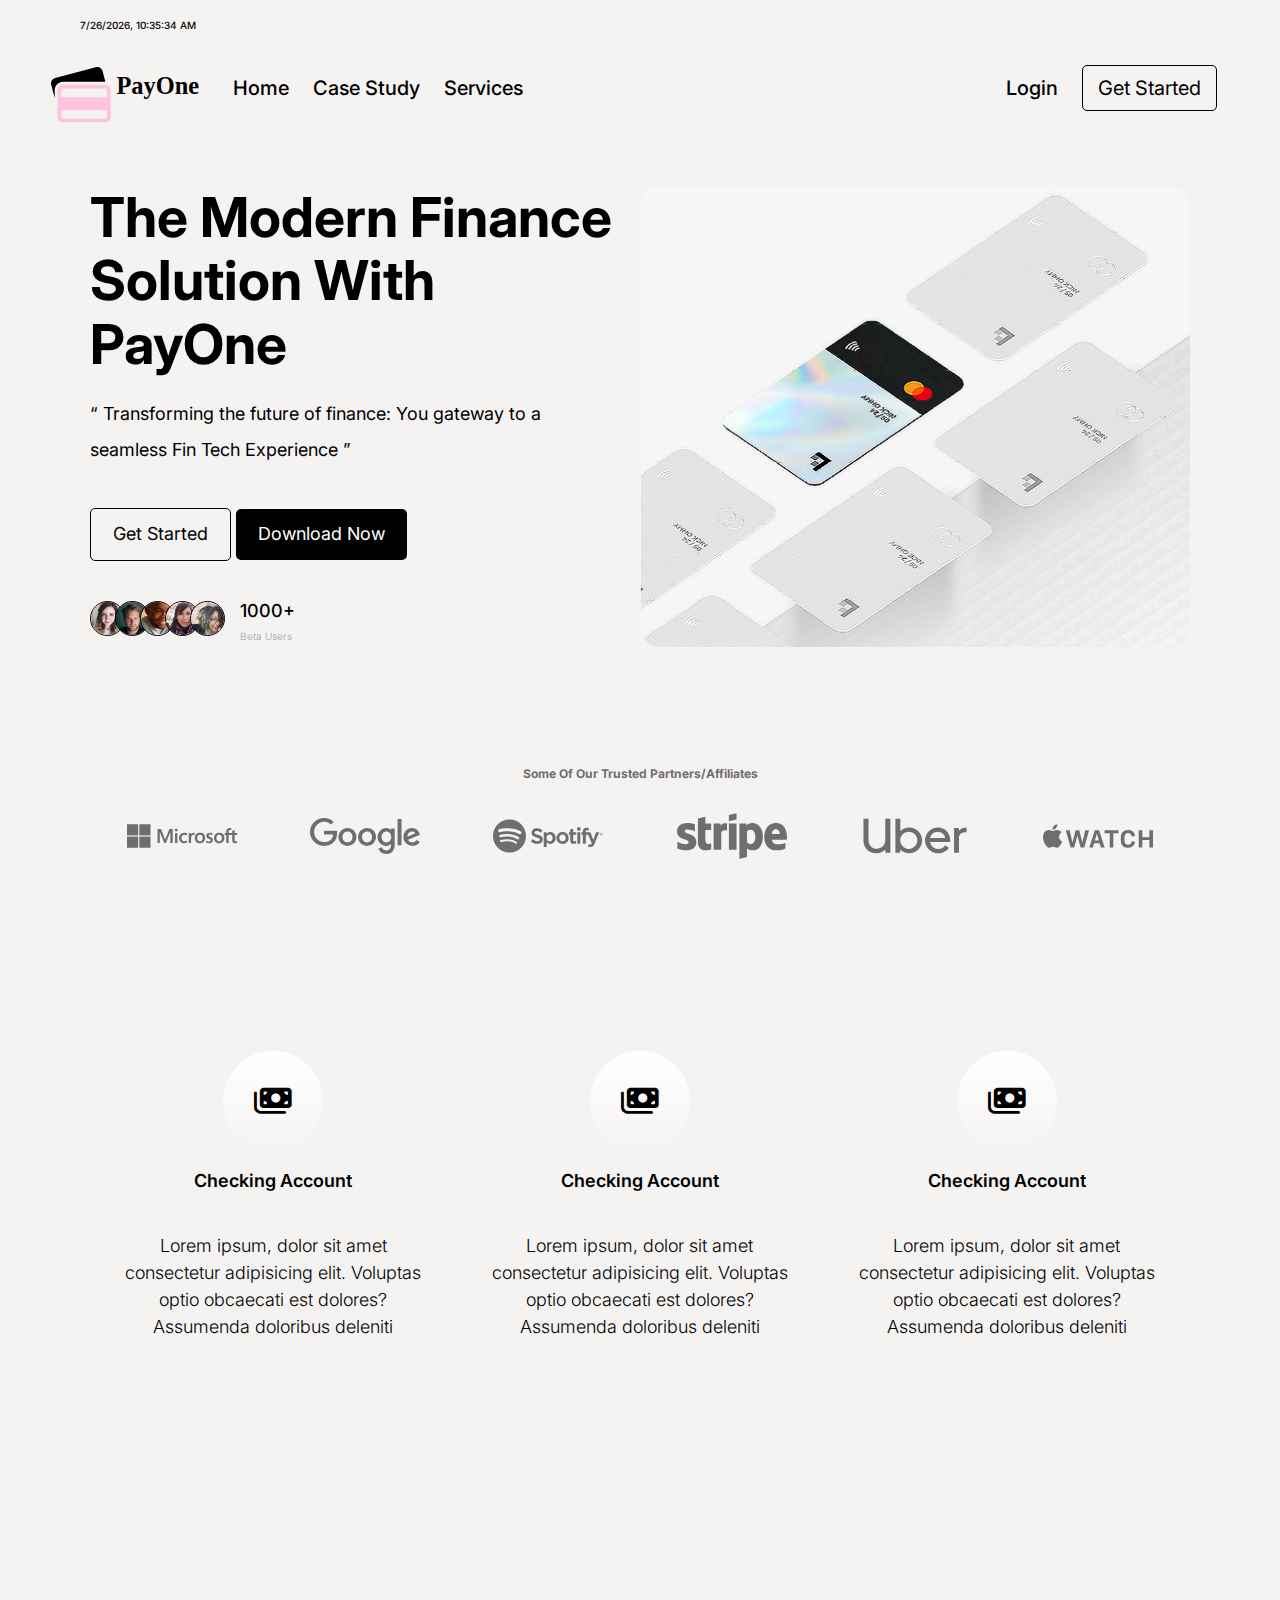
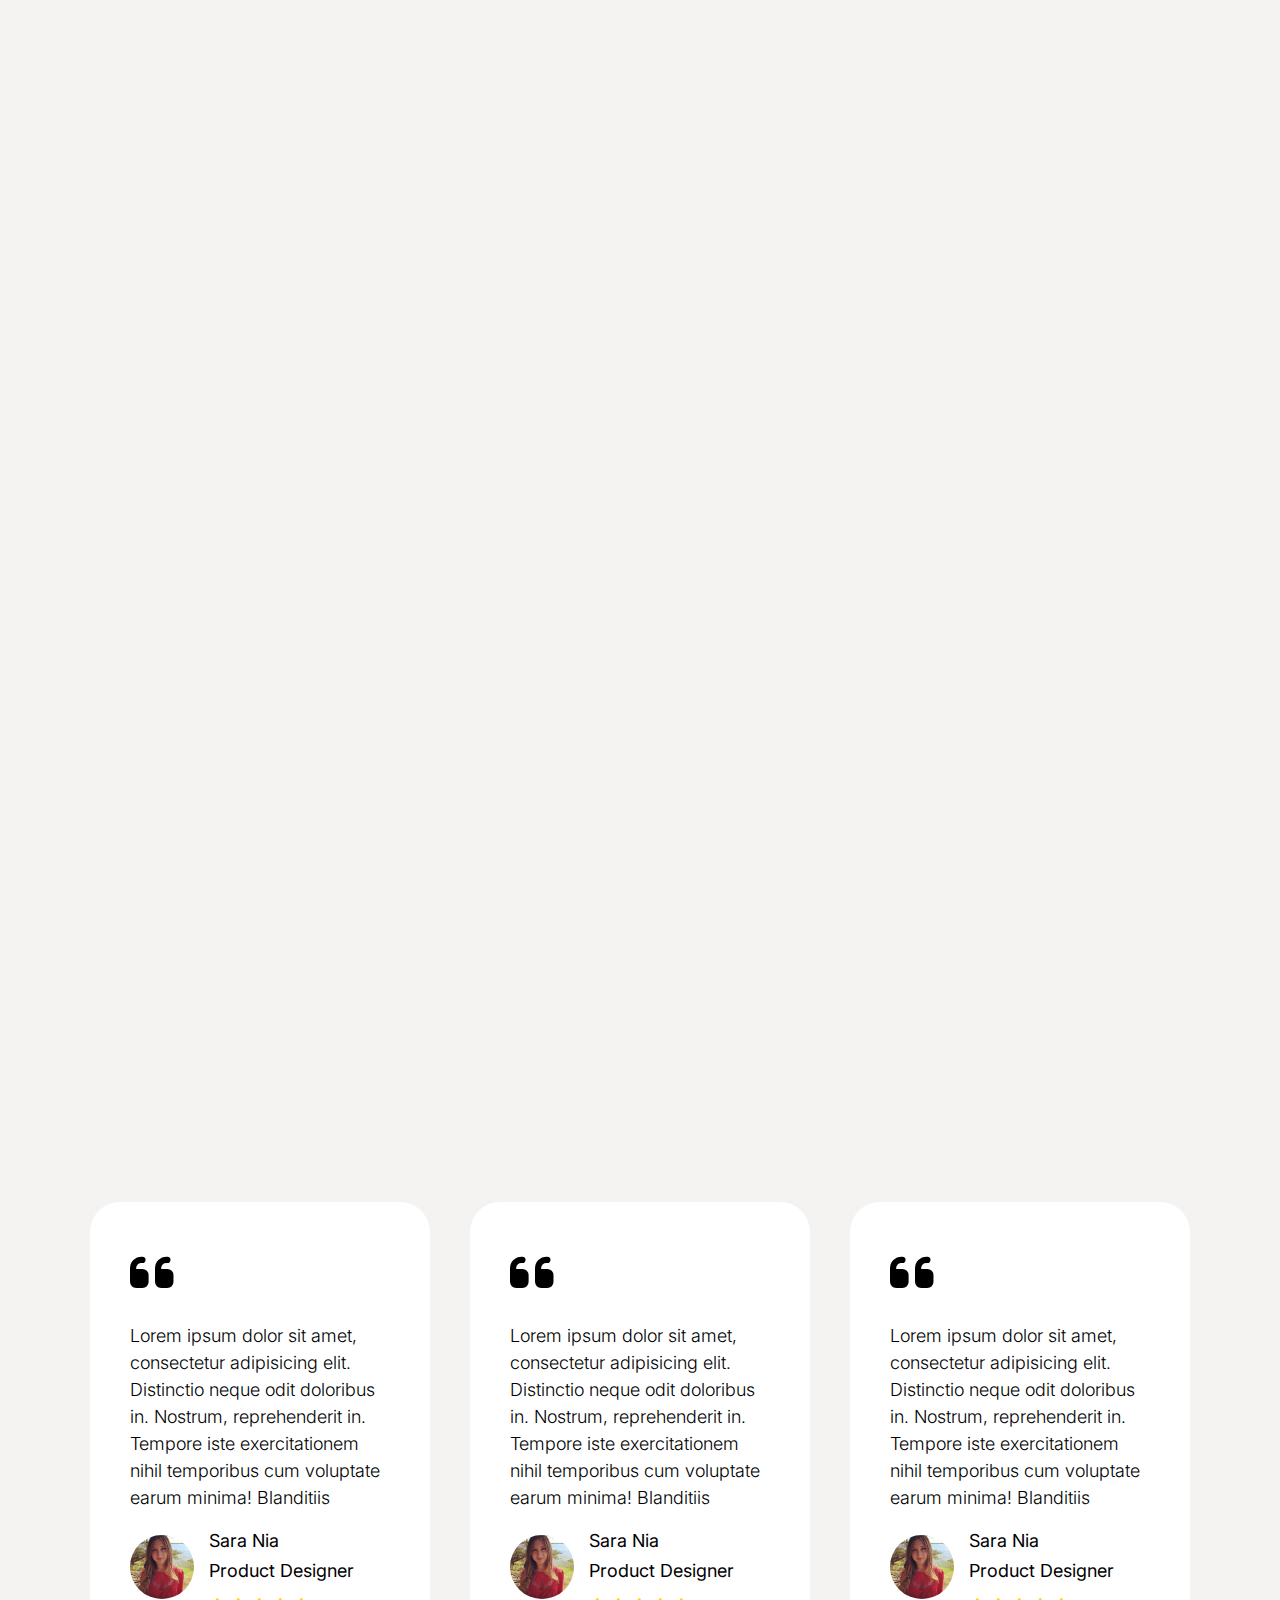
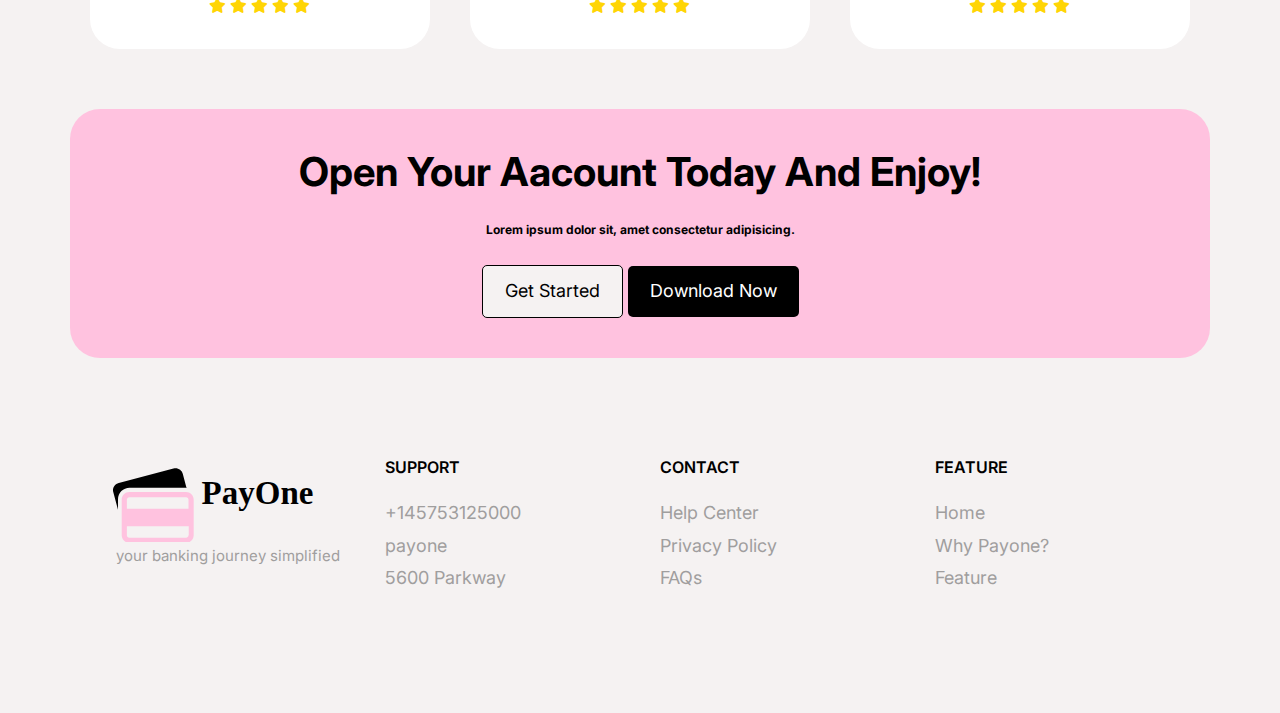
==== commit a4f5ebee: "footer toggle" ====
--- a/index.html
+++ b/index.html
@@ -485,54 +485,57 @@
         <a href="#" class="btn btn--primary">Download Now</a>
       </div>
     </div>
-    <footer class="block">
+    <footer class="block block--dark footer">
       <div class="container grid footer__section">
-        <div class="footer__section collapsible collapsible--expanded ">
-          <div class="footer__header ">
-            <h4 class=" footer__heading">Contact</h4>
-            <i class="fa-solid fa-chevron-right collapsible__chevron"></i>
-
-          </div>
-          <div class="footer__content collapsible__content ">
-            <ul>
-              <li><a href="#">+145753125000</a></li>
+        <section class="collapsible collapsible--expanded footer__section">
+          <div class="collapsible__header">
+            <h4 class="collapsible__heading footer__heading">Support</h4>
+            <div class="fa-solid fa-chevron-up collapsible__chevron "></div>
+
+          </div>
+          <div class="collapsible__content">
+          <ul class="list">
+            <li><a href="#">+145753125000</a></li>
               <li><a href="#">payone</a></li>
               <li><a href="#">5600 Parkway </a></li>
-            </ul>
-          </div>
-        </div>
-        <div class="footer__section collapsible ">
-          <div class="footer__header" >
-            <h4 class=" footer__heading" >Support</h4>
-            <i class="fa-solid fa-chevron-right collapsible__chevron "></i>
-          </div>
-          <div class="footer__content collapsible__content">
-            <ul>
+          </ul>
+          </div>
+        </section>
+        <section class="collapsible footer__section">
+          <div class="collapsible__header">
+            <h4 class="collapsible__heading footer__heading">Contact</h4>
+                       <i class="fa-solid fa-chevron-up collapsible__chevron "></i>
+
+          </div>
+          <div class="collapsible__content">
+            <ul class="list">
               <li><a href="#">Help Center</a></li>
               <li><a href="#">Privacy Policy</a></li>
               <li><a href="#">FAQs</a></li>
             </ul>
           </div>
-        </div>
-        <div class="footer__section collapsible">
-          <div class="footer__header">
-            <h4 class=" footer__heading">Explore</h4>
-            <i class="fa-solid fa-chevron-right collapsible__chevron "></i>
-          </div>
-          <div class="footer__content collapsible__content ">
-            <ul>
+        </section>
+        <section class="collapsible footer__section ">
+          <div class="collapsible__header ">
+            <h4 class="collapsible__heading footer__heading">Feature</h4>
+            <i class="fa-solid fa-chevron-up collapsible__chevron "></i>
+
+          </div>
+          <div class="collapsible__content">
+            <ul class="list">
               <li><a href="#">Home</a></li>
               <li><a href="#">Why Payone?</a></li>
               <li><a href="#">Feature</a></li>
             </ul>
-          </div>
-        </div>
-        <div class="footer__brand">
-          <img src="/assets/svg/logo.svg" alt="" />
-          <p class="footer__sub">your banking journey simplified</p>
-        </div>
-      </div>
-    </footer>
+            </ul>
+          </div>
+        </section>
+       
+      <div class="footer__brand">
+        <img src="/assets/svg/logo.svg" alt="" />
+        <p class="footer__sub">your banking journey simplified</p>
+      </div>
+          </footer>
 
     <script src="index.js"></script>
     <script src="https://unpkg.com/aos@next/dist/aos.js"></script>
--- a/css/styles.css
+++ b/css/styles.css
@@ -214,6 +214,20 @@
 .nav__item .btn {
   display: none;
 }
+.nav__toggler {
+  opacity: 0.5;
+  transition: box-shadow 0.5s;
+  cursor: pointer;
+  text-align: end;
+  padding: 0.75rem;
+  font-size: 3.5rem;
+  border-radius: 5px;
+}
+.nav.collapsible--expanded .nav__toggler {
+  box-shadow: rgba(9, 30, 66, 0.25) 0px 4px 8px -2px,
+    rgba(9, 30, 66, 0.08) 0px 0px 0px 1px;
+}
+
 
 @media screen and (min-width: 768px) {
   .nav {
@@ -248,7 +262,16 @@
   .nav__item .btn {
     display: inline;
   }
-}
+  .nav__toggler {
+    display: none;
+  }
+  .collapsible__content {
+    max-height: 100vh;
+    transition: all 0.5s;
+    opacity: 1;
+  }
+}
+
 
 /*Grid*/
 
@@ -802,41 +825,56 @@
   border-radius: 30px;
 }
 
+/*Collapsibles*/
+
+
+.collapsible__header {
+  display: flex;
+  justify-content: space-between;
+}
+
+.collapsible__heading {
+  margin-top: 0;
+  font-size: 2rem;
+}
+.collapsible__chevron {
+  transform: rotate(90deg);
+  transition: transform 0.5s;
+}
+
+.collapsible__content {
+  max-height: 0;
+  /* overflow: hidden; */
+  transition: all 0.5s;
+  opacity: 0;
+}
+
+.collapsible--expanded .collapsible__chevron {
+  transform: rotate(0deg);
+}
+.collapsible--expanded .collapsible__content {
+  max-height: 100vh;
+  opacity: 1;
+}
 /*Footer*/
 
-ul {
-  list-style: none;
-  padding-left: 0;
-}
-
-.footer__content a {
-  line-height: 1.8;
-  font-weight: 300;
-  color: var(--color-muted);
-}
-
-.footer__section {
+
+.footer__section{
   padding: 2rem;
   border-bottom: 1px solid #393939;
 }
 
-.footer__header {
-  display: flex;
-  justify-content: space-between;
-}
-
-.footer__header h4 {
+.footer__heading{
   text-transform: uppercase;
   font-weight: 600;
-  margin-top: 0;
-}
-
-.footer__brand {
+}
+
+.footer__brand{
   margin-top: 5rem;
   text-align: center;
-}
-
-.footer__brand img {
+} 
+
+.footer__brand img{
   width: 100%;
   max-width: 230px;
 }
@@ -846,31 +884,53 @@
   font-size: 1.5rem;
   font-weight: 400;
 }
-
-.footer__section {
+.footer a {
+  color: var(--color-muted);
+  line-height: 1.8;
+  font-weight: 400;
+}
+
+
+.footer__section .list{
   margin-top: 0;
-  padding: 2rem;
 }
 
 @media screen and (min-width: 768px) {
   .footer__section {
-    grid-template-columns: repeat(auto-fit, minmax(10rem, 1fr));
-    border: none;
-  }
-  .footer__header .collapsible__chevron {
+grid-template-columns: repeat(auto-fit,minmax(10rem,1fr));
+border: none;
+  }
+ .footer .collapsible__chevron{
     display: none;
   }
-  .footer__section .collapsible__content {
+  .footer .collapsible__content{
     max-height: 100%;
     opacity: 1;
   }
 
-  .footer__brand {
+  .footer__brand{
     order: -1;
     margin-top: 1rem;
   }
 
-}
+  .footer__{
+    font-size: 1.5rem;
+  }
+
+  .footer__heading{
+    font-size: 1.6rem;
+  }
+}
+
+
+
+ul {
+  list-style: none;
+  padding-left: 0;
+}
+
+
+
 
 /*Modal*/
 .modal {
@@ -1006,49 +1066,8 @@
   border-radius: 5px;
 }
 
-/*Collapsibles*/
-
-.collapsible__chevron {
-  /* transform: rotate(-90deg); */
-transition: transform 0.5s;
-  cursor: pointer;
-}
-
-.collapsible__content {
-  max-height: 0;
-  transition: all 0.5s;
-  opacity: 0;
-}
-
-.collapsible--expanded .collapsible__chevron {
-  transform: rotate(90deg);
-}
-.collapsible--expanded .collapsible__content {
-  max-height: 100vh;
-  opacity: 1;
-}
-.nav__toggler {
-  opacity: 0.5;
-  transition: box-shadow 0.5s;
-  cursor: pointer;
-  text-align: end;
-  padding: 0.75rem;
-  font-size: 3.5rem;
-  border-radius: 5px;
-}
-.nav.collapsible--expanded .nav__toggler {
-  box-shadow: rgba(9, 30, 66, 0.25) 0px 4px 8px -2px,
-    rgba(9, 30, 66, 0.08) 0px 0px 0px 1px;
-}
-
-@media screen and (min-width: 768px) {
-  .nav__toggler {
-    display: none;
-  }
-  .collapsible__content {
-    max-height: 100vh;
-    transition: all 0.5s;
-    opacity: 1;
-  }
-
-}
+
+
+
+
+
